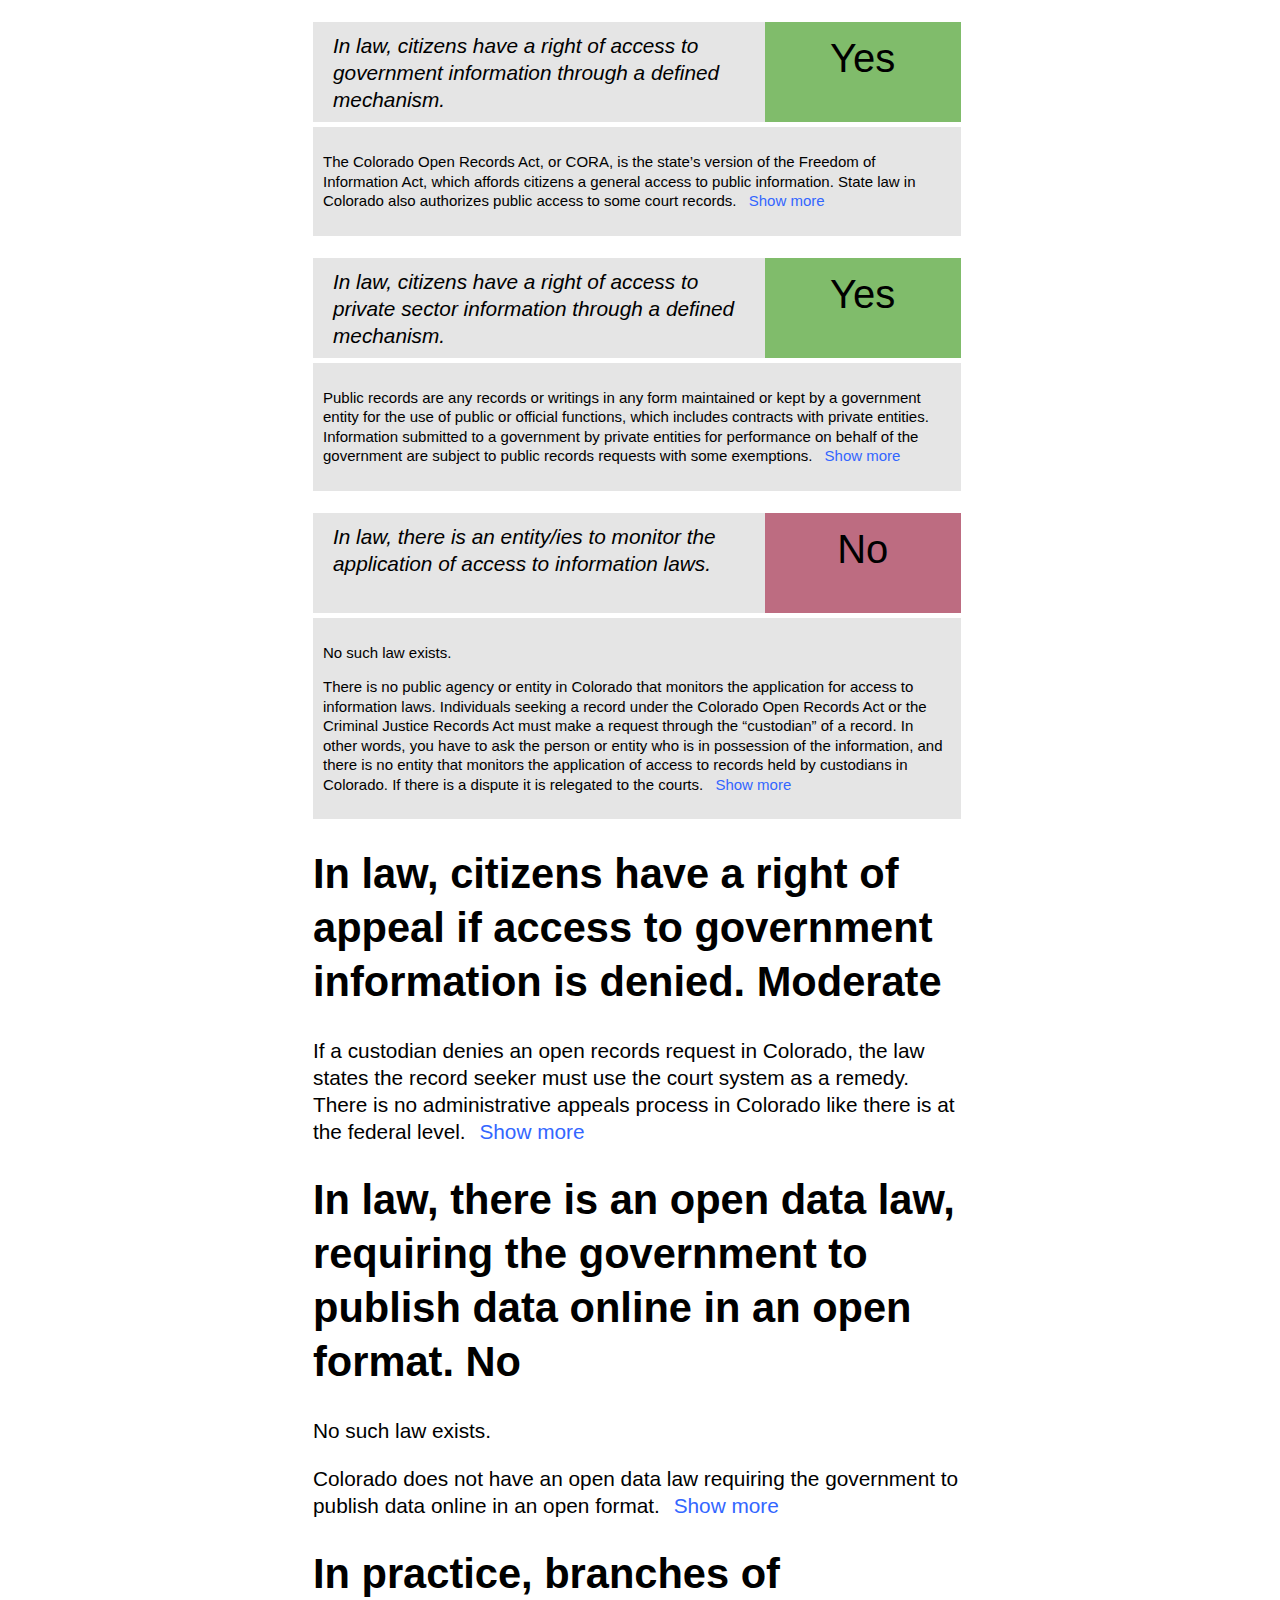
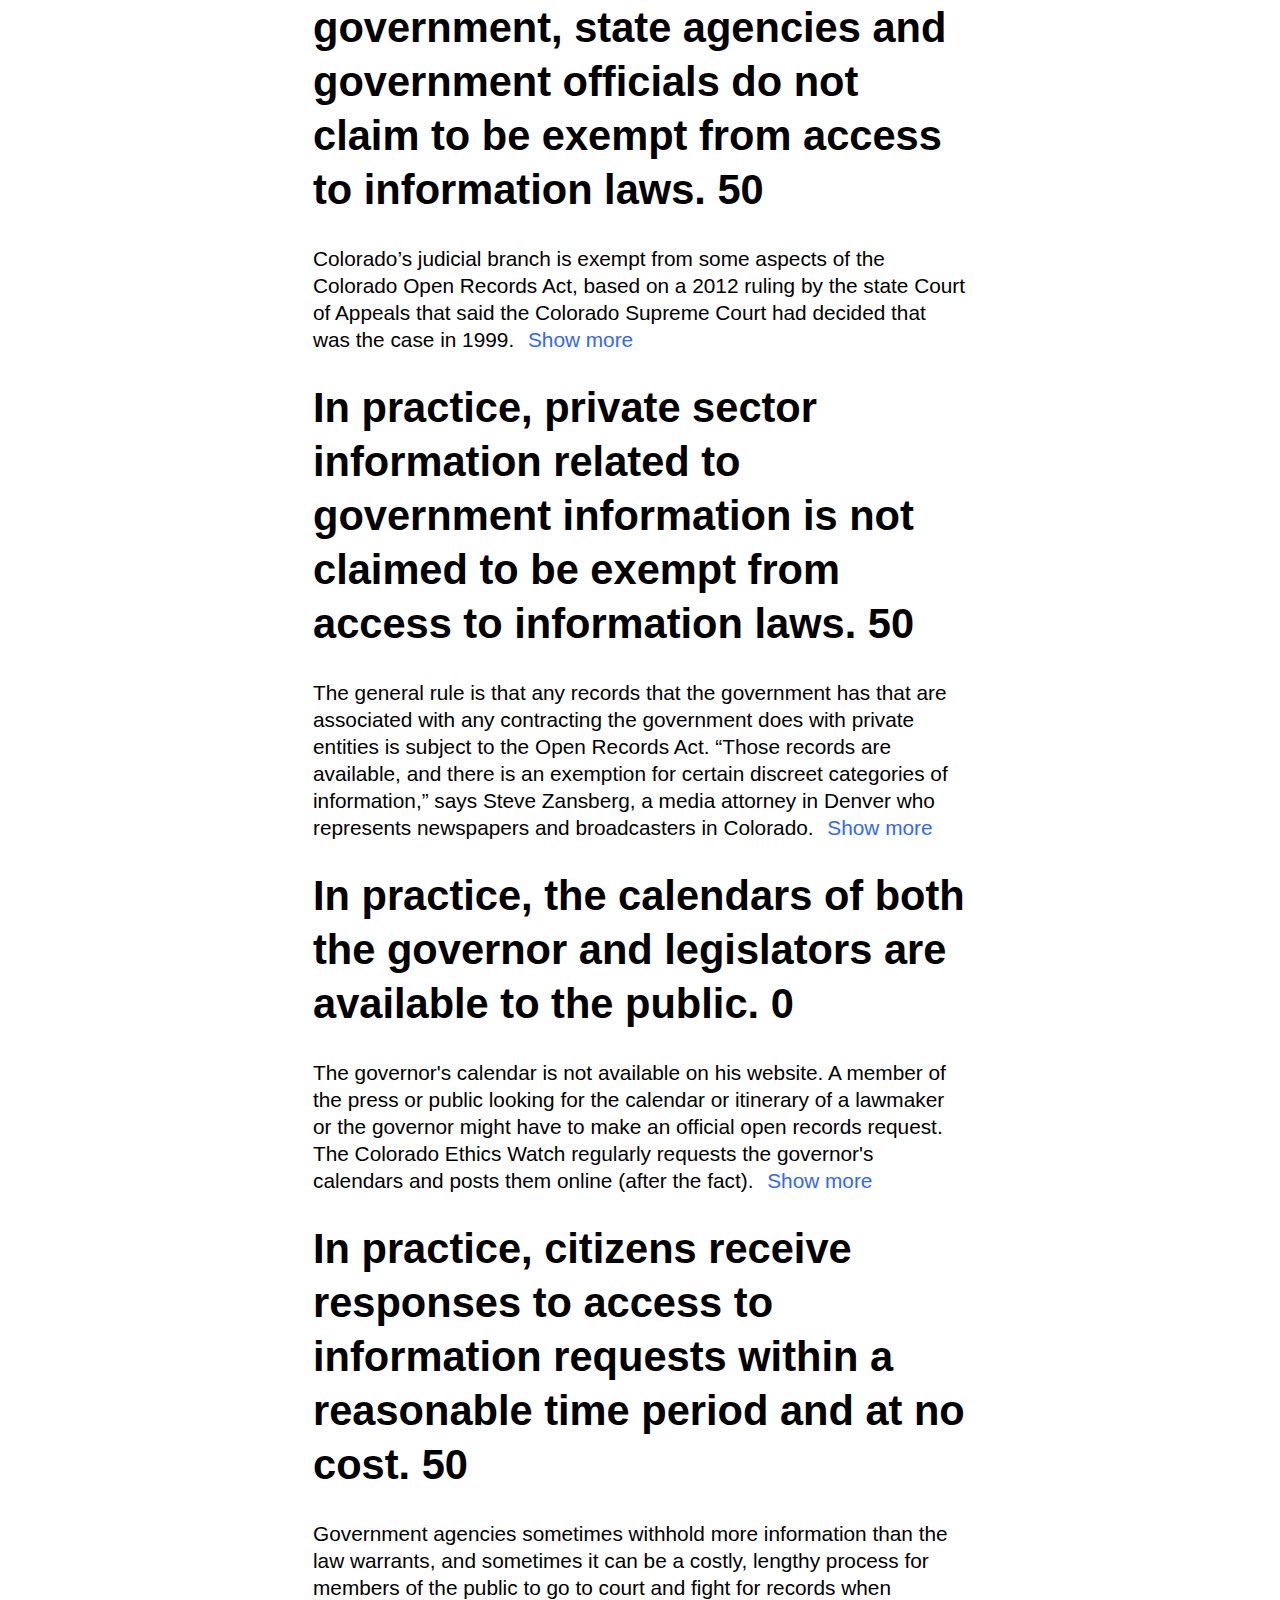
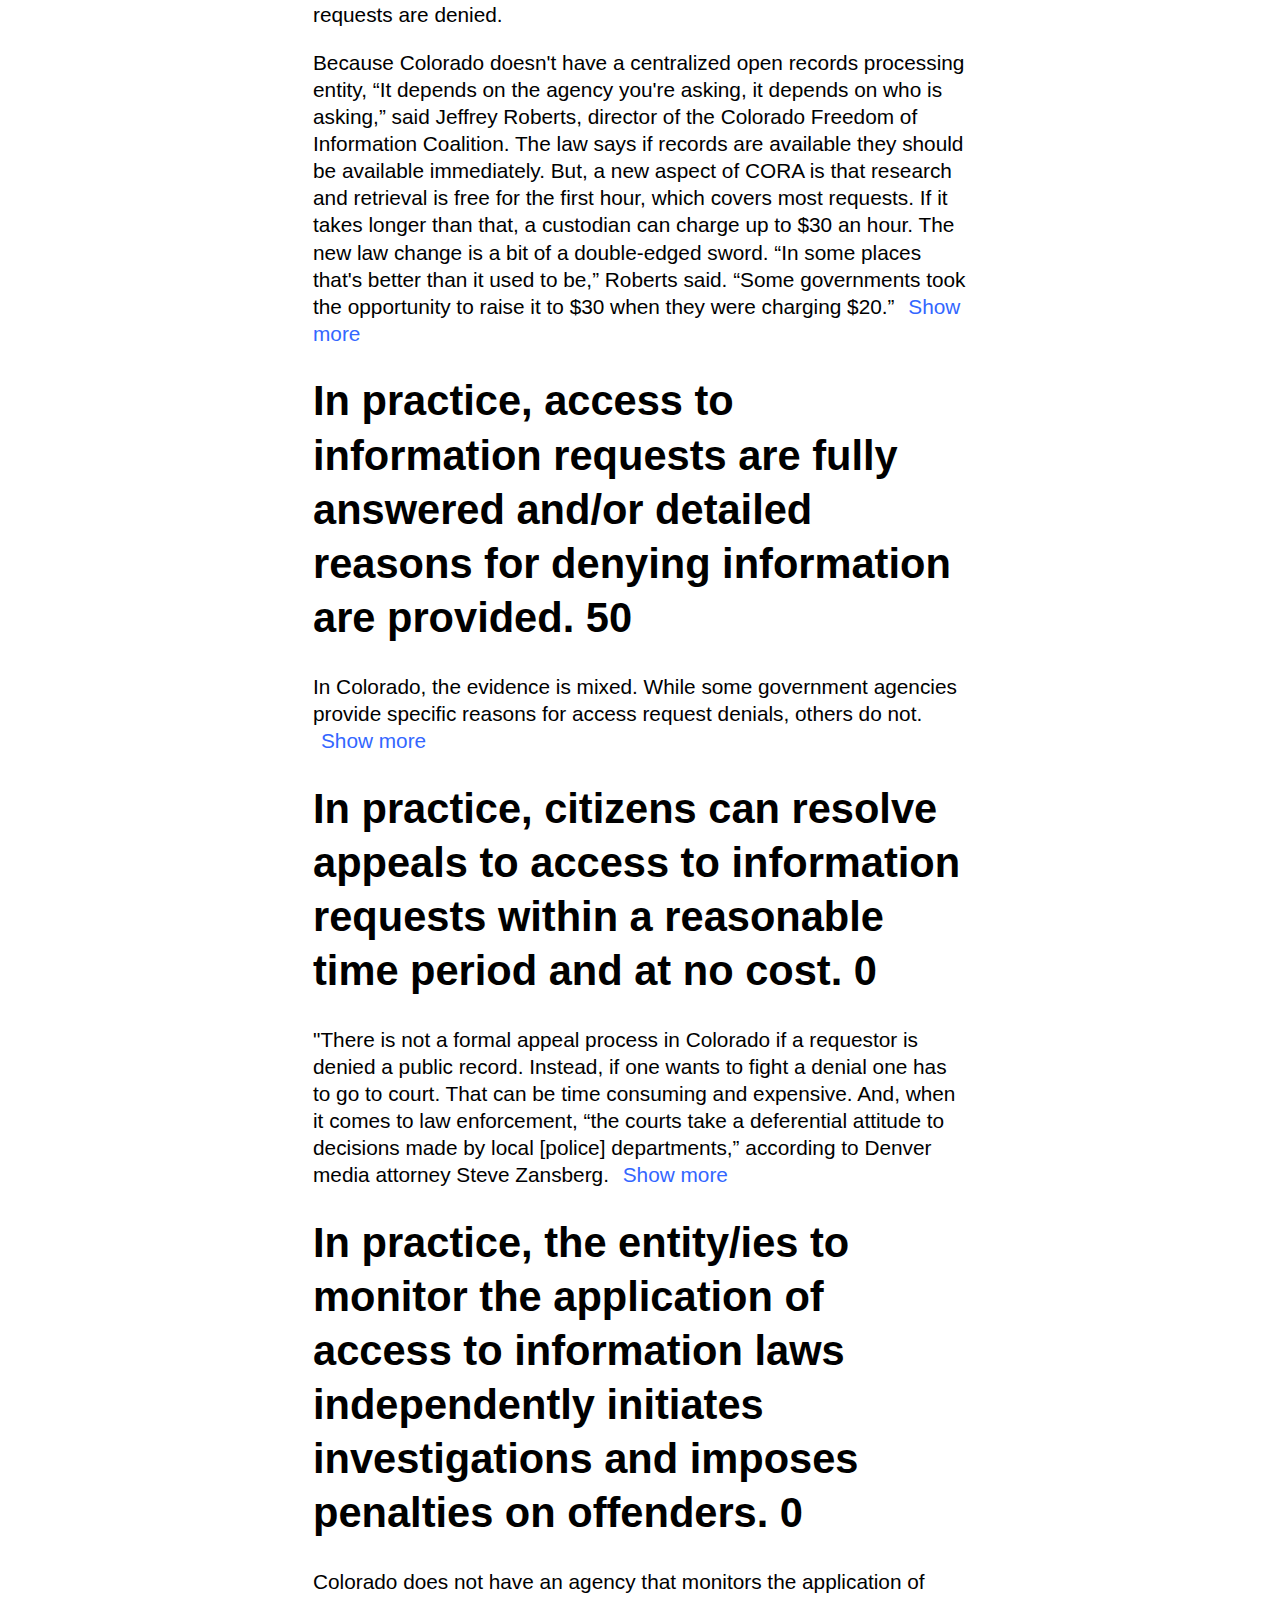
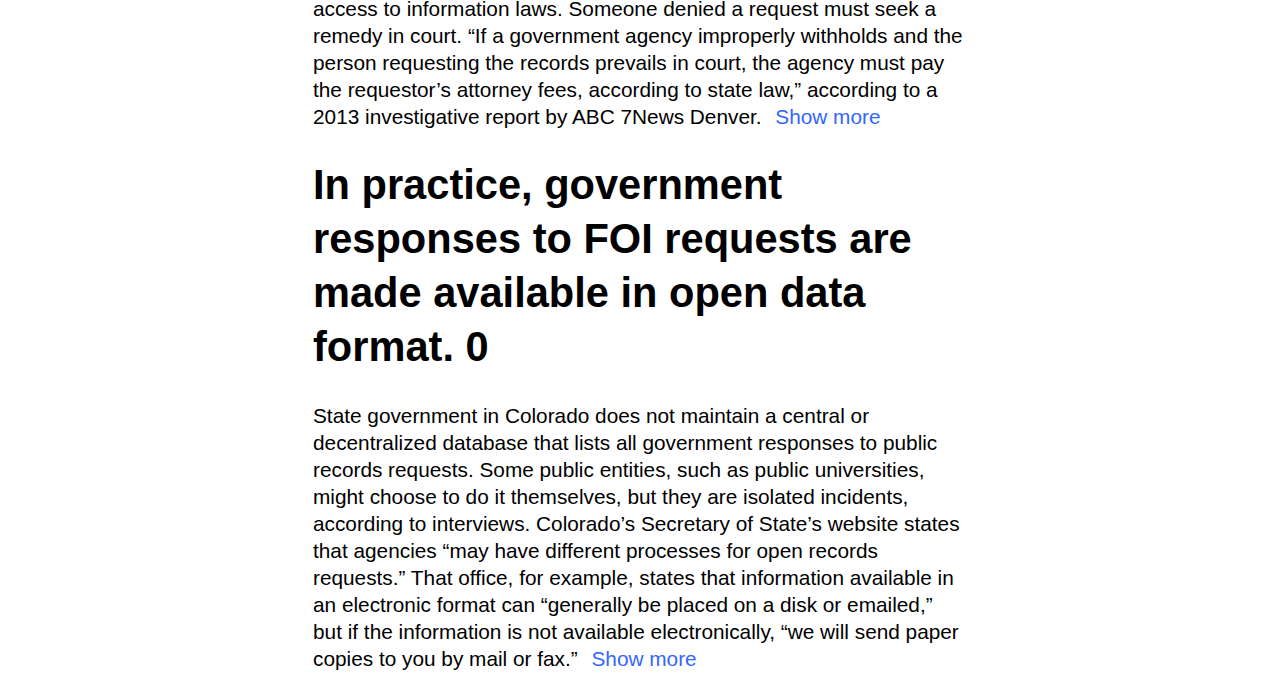
==== index.html @ 35797b10 "Update styles" ====
<!DOCTYPE html>
<head>
<meta charset="utf-8">
<title>CSS Newbie Example: Show/Hide Content</title>
<script language="javascript" type="text/javascript">
function showHide(shID) {
	if (document.getElementById(shID)) {
		if (document.getElementById(shID+'-show').style.display != 'none') {
			document.getElementById(shID+'-show').style.display = 'none';
			document.getElementById(shID).style.display = 'block';
		}
		else {
			document.getElementById(shID+'-show').style.display = 'inline';
			document.getElementById(shID).style.display = 'none';
		}
	}
}
</script>
<style type="text/css">
	#wrap {
		font: 1.3em/1.3 Arial, Helvetica, sans-serif;
		width: 654px;
		margin: 0 auto;
		background-color: #fff; }
	h1 {
		font-size: 200%; }

	/* This CSS is used for the Show/Hide functionality. */
	.more {
		display: none;
		border-top: 1px solid #666;
		border-bottom: 1px solid #666; }
	a.showLink, a.hideLink {
		text-decoration: none;
		color: #36f;
		padding-left: 8px;
		background: transparent url(down.gif) no-repeat left; }
	a.hideLink {
		background: transparent url(up.gif) no-repeat left; }
	a.showLink:hover, a.hideLink:hover {
		border-bottom: 1px dotted #36f; }

	.section {
		display: table;
		margin: 22px 0px 5px 0px;
	}
	.score-yes {
		width: 30%;
		height: 90px;
		float: left;
		background-color: rgba(74,160,44,0.7);
		font-size: 40px;
		text-align: center;
		padding-top: 10px;
	}
	.score-no {
		width: 30%;
		height: 90px;
		float: left;
		background-color: rgba(161,45,76,0.7);
		font-size: 40px;
		text-align: center;
		padding-top: 10px;
	}
	.question {
		width: 66%;
		height: 90px;
		float: left;
		background-color: rgba(0,0,0,0.1);
		padding: 10px 0px 0px 20px;
		font-style: italic;
	}
	.accordion {
		clear: both;
		width: 96%;
		background-color: rgba(0,0,0,0.1);
		padding: 10px;
		font-size: 15px;
	}
</style>
</head>
<body>
	<div id="wrap">
		<div class="section">
			<div class="question">In law, citizens have a right of access to government information through a defined mechanism.</div>
			<div class="score-yes">Yes</div>
		</div>
		<div class="accordion"><p>The Colorado Open Records Act, or CORA, is the state’s version of the Freedom of Information Act, which affords citizens a general access to public information. State law in Colorado also authorizes public access to some court records. <a href="#" id="sunshine-show" class="showLink" onclick="showHide('sunshine');return false;">Show more</a></p>
		<div id="sunshine" class="more">
			<p>The mechanism for citizens to access information in Colorado is to file an open records request. As the law’s legislative declaration says: “It is declared to be the public policy of this state that all public records shall be open for inspection by any person at reasonable times, except as … otherwise specifically provided by law.”</p>
			<p>The open records laws of Colorado are also two-pronged: There’s CORA, and there’s the Criminal Justice Records Act (CJRA), which generally applies to law enforcement and the courts. Both specify that information can be accessed by asking the custodian of the record.</p>
			<p>Colorado also has a Sunshine Law and Open Meetings Law, declaring it to be “a matter of statewide concern and the policy of this state that the formation of public policy is public business and may not be conducted in secret.”</p>
			<p>Colorado Open Records Act, Colorado Revised Statutes 24-72-201 to 24-72-309, 1963: https://www.sos.state.co.us/pubs/info_center/files/CORA_Act.pdf</p>
			<p>COLORADO SUNSHINE LAW PART 4. OPEN MEETINGS LAW, C.R.S. 24-6-401 (2014): http://www.lexisnexis.com/hottopics/colorado/?app=00075&view=full&interface=1&docinfo=off&searchtype=get&search=C.R.S.+24-6-401</p>
			<p>COUNTY OFFICERS ARTICLE 10.COUNTY OFFICERS PART 1. GENERAL PROVISIONS C.R.S. 30-10-101 (2014): http://www.lexisnexis.com/hottopics/colorado/?app=00075&view=full&interface=1&docinfo=off&searchtype=get&search=C.R.S.+30-10-101</p>
			<p>Gleason vs. Judicial Watch, Colorado Court of Appeals, April 26, 2012: http://caselaw.findlaw.com/co-court-of-appeals/1599496.html</p>
			<p>“Bipartisan bill would make the state public defender’s office subject to CORA,” Jeffrey Roberts, Jan. 26, 2015: http://coloradofoic.org/bipartisan-bill-make-state-public-defenders-office-subject-cora/</p>
			<p>Confirmed with Steve Zansberg, a Denver-based media attorney who represents Colorado newspapers and broadcasters, and is president of the Colorado Freedom of Information Coalition, during a Jan. 26, 2015 phone interview.</p>
			<p><a href="#" id="sunshine-hide" class="hideLink" onclick="showHide('sunshine');return false;">Show less</a></p>
		</div>
		</div>
	</div>

	<div id="wrap">
		<div class="section">
			<div class="question">In law, citizens have a right of access to private sector information through a defined mechanism.</div>
		  <div class="score-yes">Yes</div>
		</div>
		<div class="accordion"><p>Public records are any records or writings in any form maintained or kept by a government entity for the use of public or official functions, which includes contracts with private entities. Information submitted to a government by private entities for performance on behalf of the government are subject to public records requests with some exemptions. <a href="#" id="sunshine2-show" class="showLink" onclick="showHide('sunshine2');return false;">Show more</a></p></div>
		<div id="sunshine2" class="more">
			<p>The mechanism for citizens to access information in Colorado is to file an open records request with the custodian.</p>
			<p>Colorado has several factors for determining if and when private information should be public; much of that has been determined through case law rather than a general right to access under state statute or the constitution.</p>
			<p>For instance, in Denver Post Corp. v. Stapleton Dev. Corp., 19 P.3d 36 (Colo. App. 2000), it was ruled:</p>
			<p>“Whether a private entity is a "political subdivision" for purposes of the Colorado Open Records Act is determined by considering a nonexclusive list of nine factors examining the level of a public agency's involvement with the private entity. The factors include: (1) The level of public funding; (2) whether funds were commingled; (3) whether the activity was conducted on publicly owned property; (4) whether services contracted for were an integral part of the public agency's chosen decision-making process; (5) whether the private entity was performing a governmental function or a function the public agency would otherwise perform; (6) the extent of the public agency's involvement with, regulation of, or control over the private entity; (7) whether the private entity was created by the public agency; (8) whether the public agency has a substantial financial interest in the private entity; and (9) for whose benefit the private entity was functioning.” The Colorado Consumer Protection Act, meanwhile, gives the state attorney general the power to release or withhold information about consumer complaints against private businesses.</p>
			<p>Colorado Open Records Act, Colorado Revised Statutes 24-72-201 to 24-72-309, 1963: https://www.sos.state.co.us/pubs/info_center/files/CORA_Act.pdf</p>
			<p>Colorado Consumer Protection Act: https://www.coloradoattorneygeneral.gov/sites/default/files/CCPA%20-%202010%20Update.pdf</p>
			<p>Denver Post Corp. v. Stapleton Dev. Corp., 19 P.3d 36 (Colo. App. 2000).</p>
			<p>Confirmed with Steve Zansberg, a Denver-based media attorney who represents Colorado newspapers and broadcasters, and is president of the Colorado Freedom of Information Coalition, during a Jan. 26, 2015 phone interview.</p>
			<p><a href="#" id="sunshine2-hide" class="hideLink" onclick="showHide('sunshine2');return false;">Show less</a></p>
		</div>
	</div>

	<div id="wrap">
		<div class="section">
			<div class="question">In law, there is an entity/ies to monitor the application of access to information laws.</div>
		  <div class="score-no">No</div>
		</div>
		<div class="accordion"><p>No such law exists.</p>
		<p>There is no public agency or entity in Colorado that monitors the application for access to information laws. Individuals seeking a record under the Colorado Open Records Act or the Criminal Justice Records Act must make a request through the “custodian” of a record. In other words, you have to ask the person or entity who is in possession of the information, and there is no entity that monitors the application of access to records held by custodians in Colorado. If there is a dispute it is relegated to the courts. <a href="#" id="sunshine3-show" class="showLink" onclick="showHide('sunshine3');return false;">Show more</a></p></div>
		<div id="sunshine3" class="more">
		<p>Colorado Open Records Act, Colorado Revised Statutes 24-72-201 to 24-72-309, 1963: http://www.lexisnexis.com/hottopics/colorado/?app=00075&view=full&interface=1&docinfo=off&searchtype=get&search=C.R.S.+24-72-201</p>
		<p>Confirmed with Steve Zansberg, a Denver-based media attorney who represents Colorado newspapers and broadcasters, and is president of the Colorado Freedom of Information Coalition, during a Jan. 26, 2015 phone interview.</p>
		<p><a href="#" id="sunshine3-hide" class="hideLink" onclick="showHide('sunshine3');return false;">Show less</a></p>
		</div>
	</div>

	<div id="wrap">
		<h1>In law, citizens have a right of appeal if access to government information is denied.
Moderate</h1>
		<p>If a custodian denies an open records request in Colorado, the law states the record seeker must use the court system as a remedy. There is no administrative appeals process in Colorado like there is at the federal level. <a href="#" id="sunshine4-show" class="showLink" onclick="showHide('sunshine4');return false;">Show more</a></p>
		<div id="sunshine4" class="more">
		<p>Colorado Open Records Act, 24-72-307, Challenge to accuracy and completeness - appeals: https://www.sos.state.co.us/pubs/info_center/files/CORA_Act.pdf</p>
		<p>Confirmed with Steve Zansberg, a Denver-based media attorney who represents Colorado newspapers and broadcasters, and is president of the Colorado Freedom of Information Coalition, during a Jan. 26, 2015 phone interview.</p>
		<p><a href="#" id="sunshine4-hide" class="hideLink" onclick="showHide('sunshine4');return false;">Show less</a></p>
		</div>
	</div>

	<div id="wrap">
		<h1>In law, there is an open data law, requiring the government to publish data online in an open format.
No</h1>
		<p>No such law exists.</p>
		<p>Colorado does not have an open data law requiring the government to publish data online in an open format. <a href="#" id="sunshine5-show" class="showLink" onclick="showHide('sunshine5');return false;">Show more</a></p>
		<div id="sunshine5" class="more">
		<p>Some public records, however, do appear online. In 2009, a Colorado governor issued an executive order establishing the Transparency Online Project, which stated in part: “The Open Meetings Act and the Colorado Open Records Act provide Colorado's citizens with a strong expectation of accountability by providing open access to the state's public records and meetings. The advent of the internet provides new opportunities for state government to foster transparency and accountability.” A new transparency web site launched Jan. 1, 2015.</p>
		<p>“The TOP system is not intended to replace Colorado citizen's access to public information allowed by the Colorado Open Records Act,” reads a state government website about the transparency project. “Rather it is intended to reduce the time and cost associated with open records requests and to maximize convenience for state citizens in accessing state financial information. Any information that is not available in the TOP system remains available to the public in accordance with the Colorado Open Records Act.”</p>
		<p>Colorado Open Records Act, Colorado Revised Statutes 24-72-201 to 24-72-309, 1963: http://www.lexisnexis.com/hottopics/colorado/?app=00075&view=full&interface=1&docinfo=off&searchtype=get&search=C.R.S.+24-72-201</p>
		<p>Confirmed with Steve Zansberg, a Denver-based media attorney who represents Colorado newspapers and broadcasters, and is president of the Colorado Freedom of Information Coalition, during a Jan. 26, 2015 phone interview. About the Colorado Transparency Project, accessed June 5, 2015: https://www.colorado.gov/apps/oit/transparency/about.html</p>
		<p><a href="#" id="sunshine5-hide" class="hideLink" onclick="showHide('sunshine5');return false;">Show less</a></p>
		</div>
	</div>

	<div id="wrap">
		<h1>In practice, branches of government, state agencies and government officials do not claim to be exempt from access to information laws.
50</h1>
		<p>Colorado’s judicial branch is exempt from some aspects of the Colorado Open Records Act, based on a 2012 ruling by the state Court of Appeals that said the Colorado Supreme Court had decided that was the case in 1999. <a href="#" id="sunshine6-show" class="showLink" onclick="showHide('sunshine6');return false;">Show more</a></p>
		<div id="sunshine6" class="more">
		<p>“There’s a huge, gaping hole right now,” says Steve Zansberg, a media attorney in Denver who represents newspapers and broadcasters. “One of the three branches of government is not subject to our open records act by its own ruling.”</p>
		<p>This has stopped a background information company from getting certain records from Colorado’s judiciary, and blocked Denver’s NBC affiliate News9 from being able to find out how much taxpayer money a public defender’s office was spending on death penalty cases. The public defender’s office cited case law in denying the TV station open records requests.</p>
		<p>Beyond the judiciary, public officials are not exempt from Colorado's open records laws, according to Jeffrey Roberts, director of the Colorado Freedom of Information Coalition. But that doesn't mean they don't know how to keep a record secret if they want. One aspect could be the work-product exemption in the law. Before a bill is introduced, anything that goes into drafting or creation could be considered a work product and be exempt from disclosure. “There are things that they do that can be exempt, and a major aspect of that could be all the work that they do that goes into creating a proposal that becomes legislation,” Roberts says. In other words, there are exemptions in the law.</p>
		<p>Another area where exemptions cause hurdles to public access to information is law enforcement. "Records of official action,” like arrest reports, are generally public. But state law authorizes local police to decide whether to release a wide range of other records on a case-by-case basis, and to withhold them if they believe release would be “contrary to the public interest.”</p>
		<p>Another way a public entity might try to keep public information secret is by using an attorney-client privilege.</p>
		<p>Steve Zansberg, a Denver-based media attorney who represents Colorado newspapers and broadcasters, and is president of the Colorado Freedom of Information Coalition, during a Jan. 26, 2015 phone interview.</p>
		<p>Jefferey Roberts, director of the Colorado Freedom of Information Coalition, during a Dec. 17, 2014 phone interview.</p>
		<p>“More cops are wearing body cams. When does the footage become a public record?” Columbia Journalism Review, Sept. 23, 2014: http://www.cjr.org/united_states_project/colorado_police_body_cam_access_to_footage.php?page=all</p>
		<p>“Contrary to the public interest,” ABC Channel 7, Denver, 2013: http://www.thedenverchannel.com/news/call7-investigators/open-records/contrary-to-the-public-interest-questioning-the-police</p>
		<p>“Colorado Springs Seeks to Avoid Disclosing E-mails on Drake Fire,” The Denver Post, June 15, 2014: http://www.denverpost.com/news/ci_25965179/colorado-springs-seeks-avoid-disclosing-e-mails-drake</p>
		<p><a href="#" id="sunshine6-hide" class="hideLink" onclick="showHide('sunshine6');return false;">Show less</a></p>
		</div>
	</div>

	<div id="wrap">
		<h1>In practice, private sector information related to government information is not claimed to be exempt from access to information laws.
50</h1>
		<p>The general rule is that any records that the government has that are associated with any contracting the government does with private entities is subject to the Open Records Act. “Those records are available, and there is an exemption for certain discreet categories of information,” says Steve Zansberg, a media attorney in Denver who represents newspapers and broadcasters in Colorado. <a href="#" id="sunshine7-show" class="showLink" onclick="showHide('sunshine7');return false;">Show more</a></p>
		<div id="sunshine7" class="more">
		<p>In Colorado, the public doesn’t always get information of interest when it comes to the private sector doing business with the government.</p>
		<p>Sometimes entities will exert an exemption, like a public hospital that didn't want to disclose salaries of its surgeons. That case went to the Court of Appeals where the ruling made the data public. “There’s very good case law that the government can’t simply promise to keep information confidential and on that basis alone withhold information,” Zansberg says. “It has to be confidential, proprietary and the disclosure of which would cause competitive harm to the private entity.”</p>
		<p>When it comes to government contracts and public service deliverability, contracts made “by any government agency involving the expenditure of public records are open to inspection under CORA,” says Jeffrey Roberts, director of the Colorado Freedom of Information Coalition. “After a contract has been let, the bidding documents of successful and unsuccessful bidders are open.”</p>
		<p>One recent incident that stands out involved a government transportation project that used a private firm partner, Plenary Roads Denver.</p>
		<p>In February 2014, the editorial board of the Loveland Reporter-Herald echoed citizen complaints and a “public outcry” about a lack of transparency involved in a decades-long state transportation project. “Considering that $425 million in tax dollars and public property are involved, the full 600-page agreement between the transportation department and the firm Plenary Roads Denver should have been released much earlier,” the paper said in an editorial.</p>
		<p>Steve Zansberg, a Denver-based media attorney who represents Colorado newspapers and broadcasters, and is president of the Colorado Freedom of Information Coalition, during a Jan. 26, 2015 phone interview.</p>
		<p>Jeffrey Roberts, director of the Colorado Freedom of Information Coalition, in a Dec. 22, 2014 email.</p>
		<p>“Colorado Attorney General seeks judge's affirmation to keep complaints against business secret,” Aug. 15, 2013, ABC News7 Denver. http://www.thedenverchannel.com/news/call7-investigators/open-records/colorado-attorney-general-seeks-judges-affirmation-to-keep-complaints-against-business-secret</p>
		<p>“The hidden cost of the death penalty in Colorado,” News9 Denver, Jan. 22, 2015: http://www.9news.com/story/news/local/2015/01/22/the-hidden-cost-of-the-death-penalty-in-colorado/22190743/</p>
		<p>Colorado Freedom of Information Coalition, Dec. 13, 2013: http://coloradofoic.org/court-ruling-ag-consumer-complaints-broader-implications/</p>
		<p>Keli Rabon & Scripps Media, Inc. vs (Colorado Attorney General) John Suthers, Dec. 6 2013: http://coloradofoic.org/files/2013/12/KeliRabonVSuthers.pdf</p>
		<p>Attorney General John Suthers vx. E.W. Scripps Company, Aug. 15, 2013 (legal motion): http://coloradofoic.org/files/2013/12/SuthersvScripps.pdf</p>
		<p>“Highway 36 work needed; secrecy, not,” Loveland Reporter-Herald, Feb. 25, 2014: http://www.reporterherald.com/opinion/editorial/ci_25226972/highway-36-work-needed-secrecy-not</p>
		<p><a href="#" id="sunshine7-hide" class="hideLink" onclick="showHide('sunshine7');return false;">Show less</a></p>
		</div>
	</div>

	<div id="wrap">
		<h1>In practice, the calendars of both the governor and legislators are available to the public.
0</h1>
		<p>The governor's calendar is not available on his website. A member of the press or public looking for the calendar or itinerary of a lawmaker or the governor might have to make an official open records request. The Colorado Ethics Watch regularly requests the governor's calendars and posts them online (after the fact). <a href="#" id="sunshine8-show" class="showLink" onclick="showHide('sunshine8');return false;">Show more</a></p>
		<div id="sunshine8" class="more">
		<p>Democratic Gov. John Hickenlooper used to publicize his daily calendar, according to his spokeswoman, Kathy Green. But that changed in 2013 after a former inmate at a Colorado prison showed up to the house of a top prison official and murdered him. Since then, in the interest of public safety, the governor's schedule and itinerary are sent to trusted members of the state press corps, Green says.</p>
		<p>The calendars of lawmakers are not publicly available on the Colorado General Assembly's official website.</p>
		<p>According to Peter Marcus, a Statehouse reporter for The Durango Herald newspaper, “Overall, offices for elected officials in Colorado do a pretty good job letting the press know where they'll be over the course of the week,” As a reporter, Marcus is on the advisory list for the governor's public events.</p>
		<p>“I've never really felt like the elected officials in Colorado are actively trying to avoid the press or public, aside from a few isolated incidents,” Marcus says. “And even in those cases, we have clear sunshine laws in the state, so it's pretty easy to bust into a closed-door meeting if there are a couple of elected officials meeting, and it's usually pretty easy to find where they're going to be.”</p>
		<p>Kathy Green, spokeswoman for Democratic Gov. John Hickenlooper, in a Dec. 24, 2014, phone call.</p>
		<p>Peter Marcus, Statehouse reporter for The Durango Herald newspaper, in a Dec. 22, e-mail.</p>
		<p>Governor John Hickernlooper's government website, accessed on April 20, 2015: http://www.colorado.gov/cs/Satellite/GovHickenlooper/CBON/1251592968310</p>
		<p>Colorado general Assembly's official website, accessed on April 20, 2015: http://www.leg.state.co.us/clics/clics2014A/cslFrontPages.nsf/HomeSplash?OpenForm</p>
		<p>Public Official Calendars, Colorado, accessed June 2015: https://www.scribd.com/collections/3520634/Colorado-Public-Official-Calendars</p>
		<p><a href="#" id="sunshine8-hide" class="hideLink" onclick="showHide('sunshine8');return false;">Show less</a></p>
		</div>
	</div>

	<div id="wrap">
		<h1>In practice, citizens receive responses to access to information requests within a reasonable time period and at no cost.
50</h1>
		<p>Government agencies sometimes withhold more information than the law warrants, and sometimes it can be a costly, lengthy process for members of the public to go to court and fight for records when requests are denied.</p>
		<p>Because Colorado doesn't have a centralized open records processing entity, “It depends on the agency you're asking, it depends on who is asking,” said Jeffrey Roberts, director of the Colorado Freedom of Information Coalition. The law says if records are available they should be available immediately. But, a new aspect of CORA is that research and retrieval is free for the first hour, which covers most requests. If it takes longer than that, a custodian can charge up to $30 an hour. The new law change is a bit of a double-edged sword. “In some places that's better than it used to be,” Roberts said. “Some governments took the opportunity to raise it to $30 when they were charging $20.”  <a href="#" id="sunshine9-show" class="showLink" onclick="showHide('sunshine9');return false;">Show more</a></p>
		<div id="sunshine9" class="more">
		<p>Even though public records in Colorado are not supposed prohibitively expensive, they can be, and there are documented cases in media."</p>
		<p>Jefferey Roberts, director of the Colorado Freedom of Information Coalition, during in a phone interview on Dec. 17, 2014.</p>
		<p>“Estimate citing $475-per-hour rate to review a public records request “issued in error,” FOIC, Nov. 21, 2014: http://coloradofoic.org/475-per-hour-rate-review-public-records/</p>
		<p>“Contrary to the public interest: The high cost of public information,” ABC Channel 7, Denver, 2013: http://www.thedenverchannel.com/news/call7-investigators/open-records/contrary-to-the-public-interest-questioning-the-police"</p>
		<p><a href="#" id="sunshine9-hide" class="hideLink" onclick="showHide('sunshine9');return false;">Show less</a></p>
		</div>
	</div>

	<div id="wrap">
		<h1>In practice, access to information requests are fully answered and/or detailed reasons for denying information are provided.
50</h1>
		<p>In Colorado, the evidence is mixed. While some government agencies provide specific reasons for access request denials, others do not. <a href="#" id="sunshine10-show" class="showLink" onclick="showHide('sunshine10');return false;">Show more</a></p>
		<div id="sunshine10" class="more">
		<p>One recent example of a government trying to withhold information was when the Jefferson County school district denied an open records request to view the names of public school teachers who had participated in a sick-out at a school. The requester, Kyle Walpole, received a blanket denial claiming the names were part of a personnel file and contained confidential medical information. When a lawyer pointed out that the school district was improperly blocking the request under the law, the district agreed to release the names.</p>
		<p>Because Colorado doesn't have a centralized process for handling public records requests, “You have all sorts of different agencies and governments, and they all handle it in their own little way,” said Jeffrey Roberts, director of the Colorado Freedom of Information Coalition. Furthermore, “We don't have training for records custodians in Colorado,” he said. This means responses to public requests range from very good to very bad throughout the state. “What I have seen are public information officers shooting off a letter with a denial that's … not very detailed,” Roberts said about the lack of public information training in Colorado's state and local governments.</p>
		<p>In 2013, two investigative reporters for Channel 7, the ABC affiliate in Denver, produced a series titled “Contrary to the public interest” that exposed the different ways open records requests in Colorado are handled. For example, there's a disparity “from county to county, court to court,” in deciding fees for filling open records requests for court records, among other problems.</p>
		<p>“Most of the time an open records request just scares the bejesus out of departments and they will find a reason not to answer it,” said Pamela Cress, the grievance coordinator for Colorado  Workers for Innovative and New Solutions, a union that represents state employees."</p>
		<p>Jeffrey Roberts, director of the Colorado Freedom of Information Coalition, during in a phone interview on Dec. 17, 2014.</p>
		<p>Lynn Setzer, Chief Communications Officer, Jefferson County School District, response to an Open Records Request Sept. 22, 2014: http://coloradofoic.org/files/2014/11/WalpoleLetterFromDistrict2014.09.23.pdf</p>
		<p>Letter from attorney Katayoun Donnelly to lawyers for the Jefferson County School District, Oct. 28 2014: http://coloradofoic.org/files/2014/11/2014_10_28_CFOIC-Walpole-.pdf</p>
		<p>“Contrary to the public interest,” ABC Channel 7, Denver, 2013: http://www.thedenverchannel.com/news/call7-investigators/open-records/contrary-to-the-public-interest-questioning-the-police"</p>
		<p><a href="#" id="sunshine10-hide" class="hideLink" onclick="showHide('sunshine10');return false;">Show less</a></p>
		</div>
	</div>

	<div id="wrap">
		<h1>In practice, citizens can resolve appeals to access to information requests within a reasonable time period and at no cost.
0</h1>
		<p>"There is not a formal appeal process in Colorado if a requestor is denied a public record. Instead, if one wants to fight a denial one has to go to court. That can be time consuming and expensive. And, when it comes to law enforcement, “the courts take a deferential attitude to decisions made by local [police] departments,” according to Denver media attorney Steve Zansberg. <a href="#" id="sunshine11-show" class="showLink" onclick="showHide('sunshine11');return false;">Show more</a></p>
		<div id="sunshine11" class="more">
		<p> If you do win in court, though, and “if a government agency improperly withholds and the person requesting the records prevails in court, the agency must pay the requestor’s attorney fees, according to state law,” according to ABC News7 in Denver.</p>
		<p> But going to court is not an option for many people who don't have the money to hire an attorney or the time to wait for the court system to process the complaint, said Jeffrey Roberts, director of the Colorado Freedom of Information Coalition."</p>
		<p>Jeffrey Roberts, director of the Colorado Freedom of Information Coalition, during a phone interview on Dec. 17, 2014.</p>
		<p>“Contrary to the public interest,” ABC News7 Denver, 2013: http://www.thedenverchannel.com/news/call7-investigators/open-records/contrary-to-the-public-interest-questioning-the-police</p>
		<p>“More cops are wearing body cams. When will the footage be a public record? In Colorado, the decision will be up to local police departments,” Sept. 23, 2014 http://www.cjr.org/united_states_project/colorado_police_body_cam_access_to_footage.php?page=all#sthash.abV4s8Oe.dpuf"</p>
		<p><a href="#" id="sunshine11-hide" class="hideLink" onclick="showHide('sunshine11');return false;">Show less</a></p>
		</div>
	</div>

	<div id="wrap">
		<h1>In practice, the entity/ies to monitor the application of access to information laws independently initiates investigations and imposes penalties on offenders.
0</h1>
		<p>Colorado does not have an agency that monitors the application of access to information laws. Someone denied a request must seek a remedy in court. “If a government agency improperly withholds and the person requesting the records prevails in court, the agency must pay the requestor’s attorney fees, according to state law,” according to a 2013 investigative report by ABC 7News Denver. <a href="#" id="sunshine12-show" class="showLink" onclick="showHide('sunshine12');return false;">Show more</a></p>
		<div id="sunshine12" class="more">
		<p>Steve Zansberg, a Denver-based media attorney who represents Colorado newspapers and broadcasters, and is president of the Colorado Freedom of Information Coalition, during a Jan. 26, 2015 phone interview.</p>
		<p>Jeffrey Roberts, director of the Colorado Freedom of Information Coalition, during a phone interview on Dec. 17, 2014.</p>
		<p>“Contrary to the public interest,” ABC News7 Denver, 2013: http://www.thedenverchannel.com/news/call7-investigators/open-records/contrary-to-the-public-interest-questioning-the-police"</p>
		<p><a href="#" id="sunshine12-hide" class="hideLink" onclick="showHide('sunshine12');return false;">Show less</a></p>
		</div>
	</div>

	<div id="wrap">
		<h1>In practice, government responses to FOI requests are made available in open data format.
0</h1>
		<p>State government in Colorado does not maintain a central or decentralized database that lists all government responses to public records requests. Some public entities, such as public universities, might choose to do it themselves, but they are isolated incidents, according to interviews. Colorado’s Secretary of State’s website states that agencies “may have different processes for open records requests.” That office, for example, states that information available in an electronic format can “generally be placed on a disk or emailed,” but if the information is not available electronically, “we will send paper copies to you by mail or fax.” <a href="#" id="sunshine13-show" class="showLink" onclick="showHide('sunshine13');return false;">Show more</a></p>
		<div id="sunshine13" class="more">
		<p>Jeffrey Roberts, director of the Colorado Freedom of Information Coalition, during a phone interview on Dec. 17, 2014.</p>
		<p>Steve Zansberg, a Denver-based media attorney who represents Colorado newspapers and broadcasters, and is president of the Colorado Freedom of Information Coalition, during a Jan. 26, 2015, phone interview.</p>
		<p>Colorado Secretary of State website, Frequently Asked Questions, accessed on April 20, 2015: http://www.sos.state.co.us/pubs/info_center/coraFAQ.html"</p>
		<p><a href="#" id="sunshine13-hide" class="hideLink" onclick="showHide('sunshine13');return false;">Show less</a></p>
		</div>
	</div>


</body>
</html>
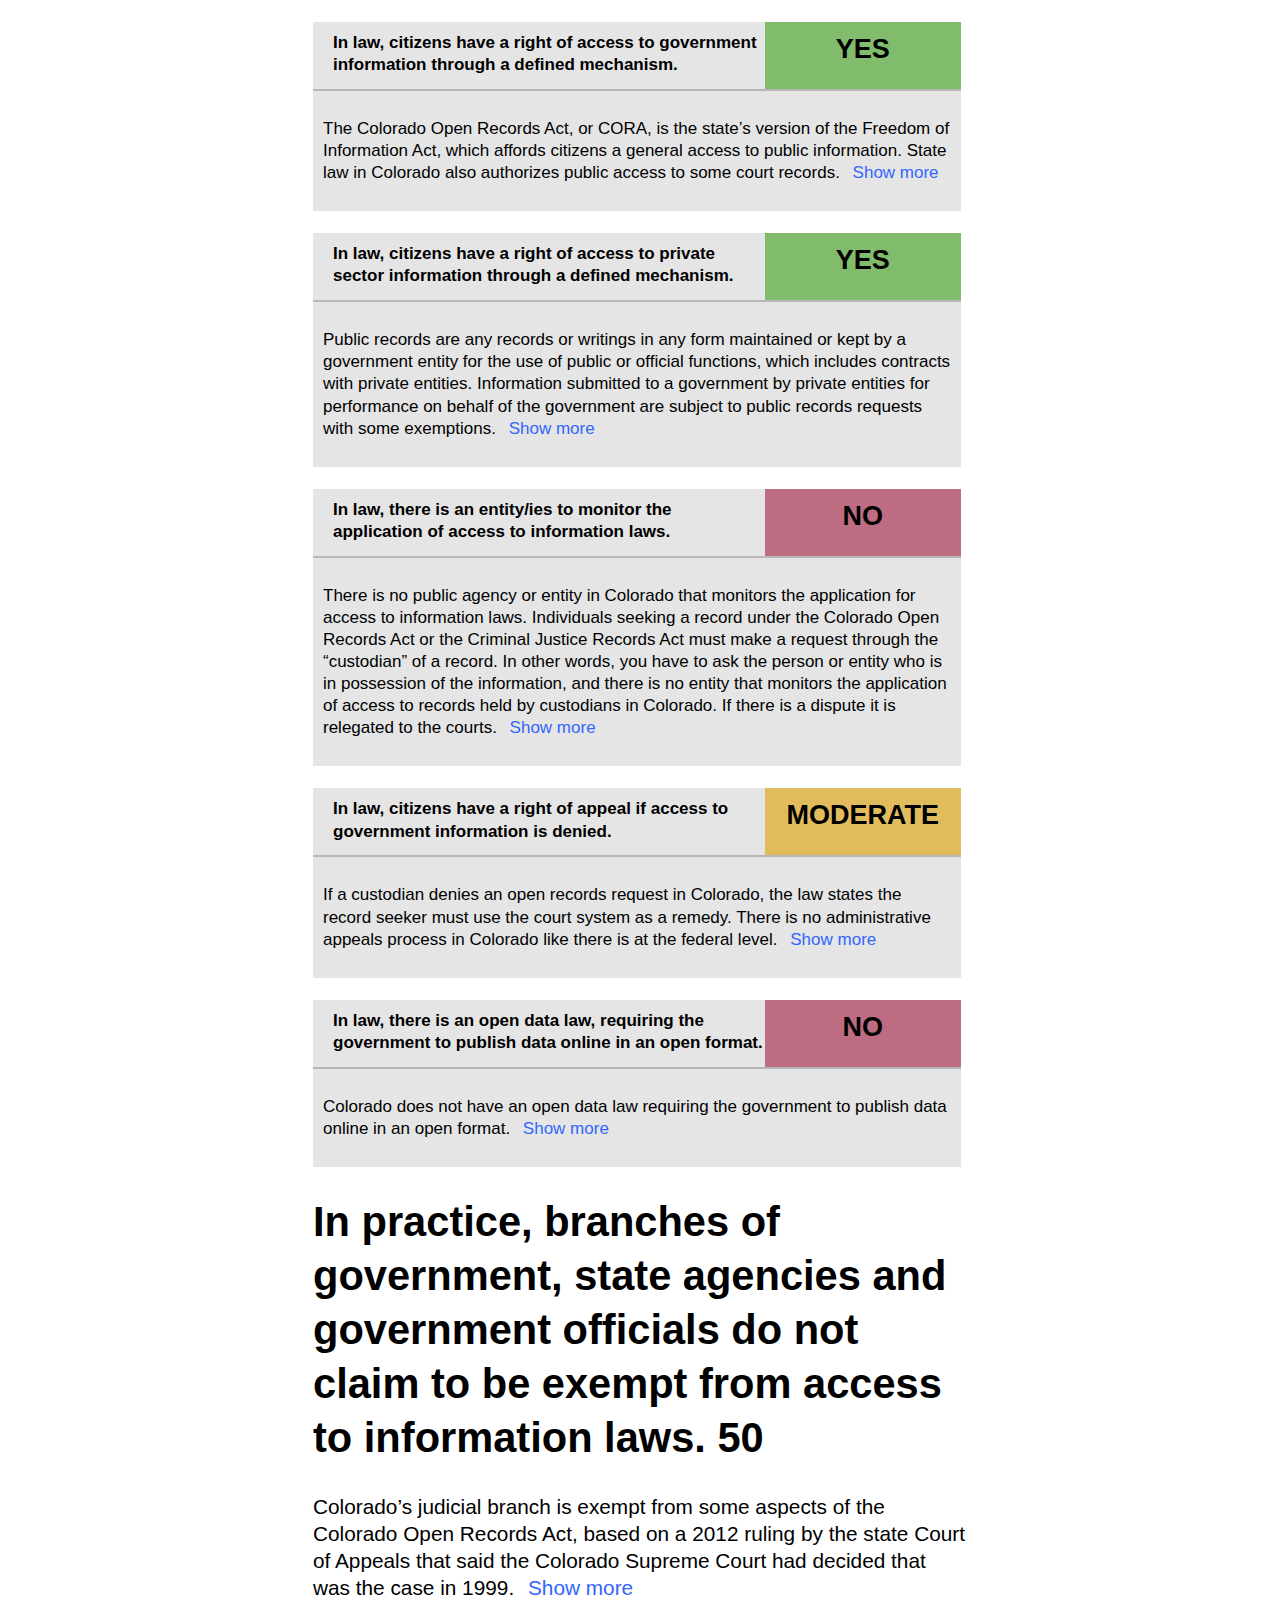
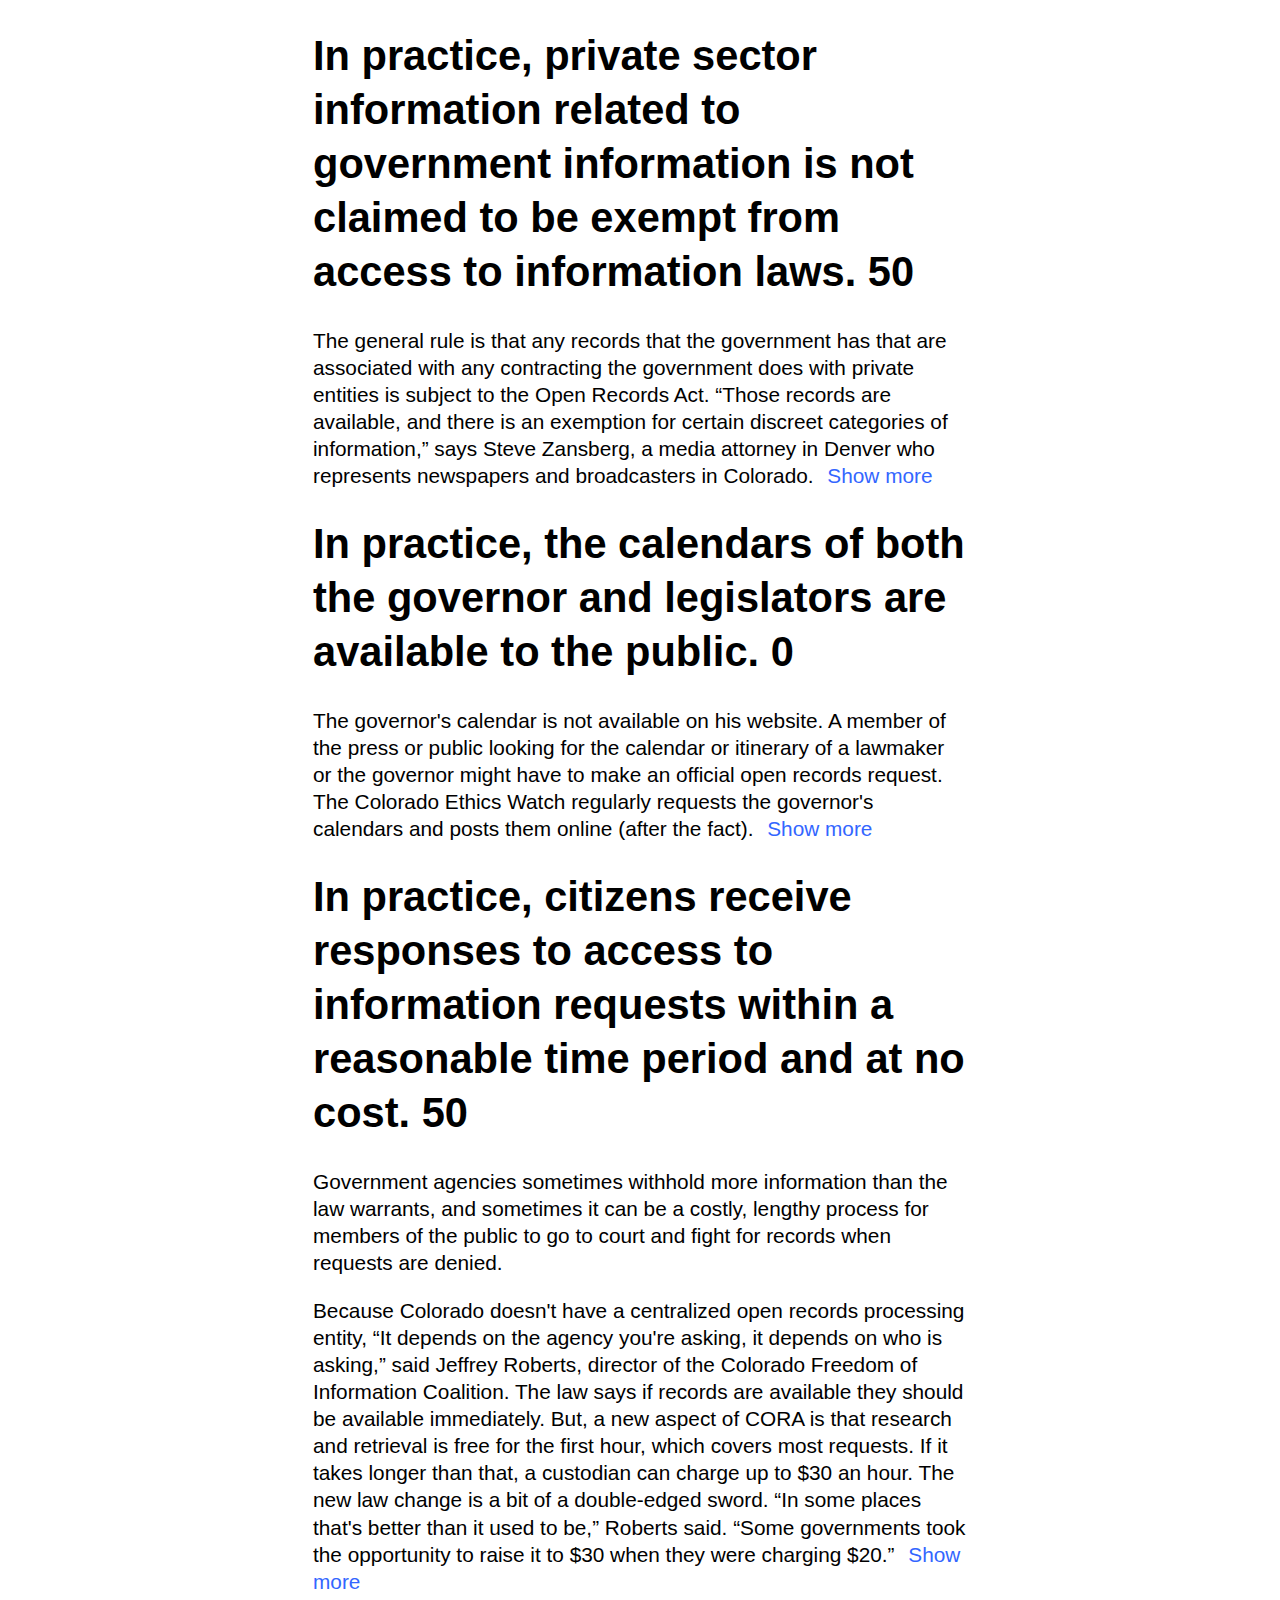
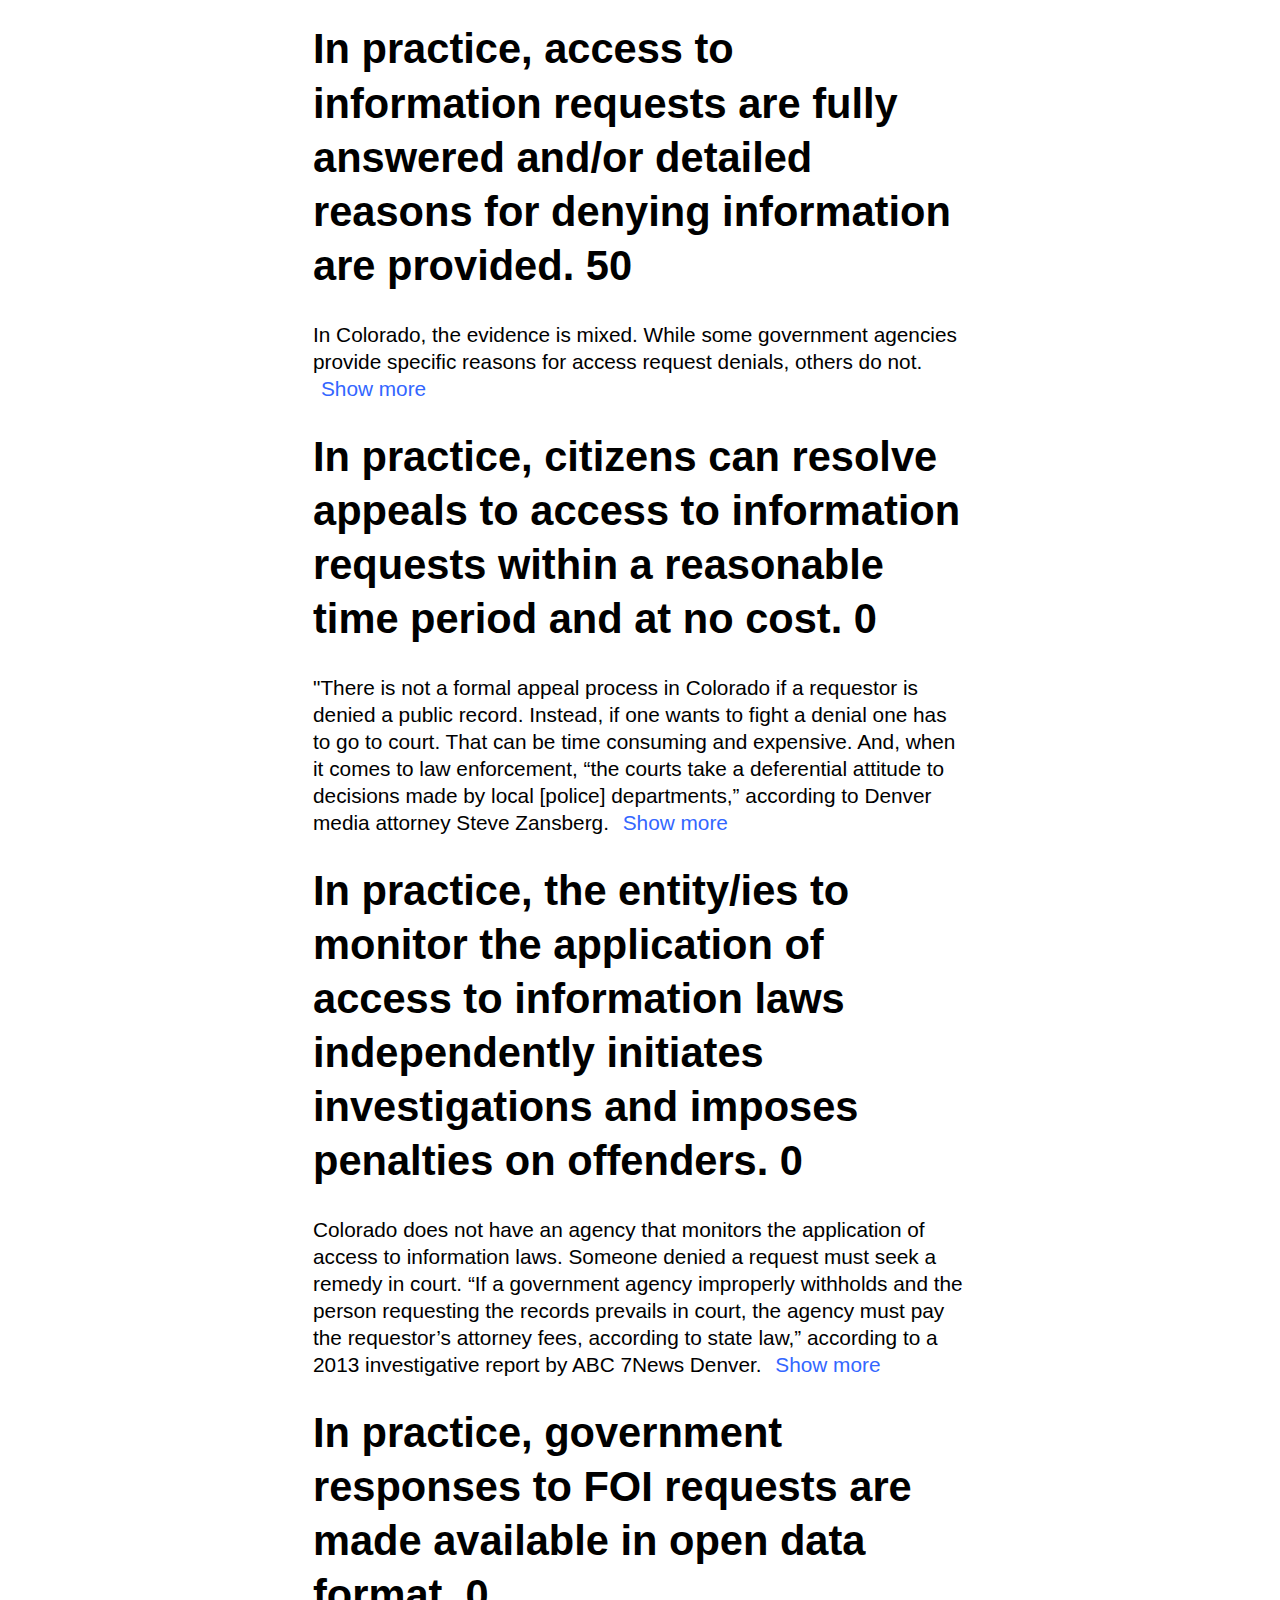
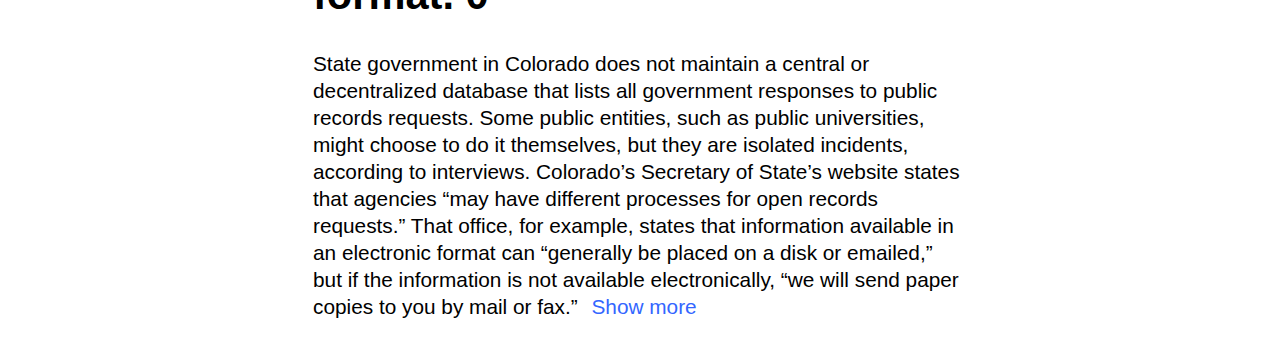
==== commit 6721a817: "Fix styles" ====
--- a/index.html
+++ b/index.html
@@ -28,8 +28,9 @@
 	/* This CSS is used for the Show/Hide functionality. */
 	.more {
 		display: none;
-		border-top: 1px solid #666;
-		border-bottom: 1px solid #666; }
+		/* border-top: 1px solid #666;
+		border-bottom: 1px solid #666; */
+		}
 	a.showLink, a.hideLink {
 		text-decoration: none;
 		color: #36f;
@@ -42,40 +43,54 @@
 
 	.section {
 		display: table;
-		margin: 22px 0px 5px 0px;
+		margin: 22px 0px 0px 0px;
 	}
 	.score-yes {
 		width: 30%;
-		height: 90px;
+		height: 57px;
 		float: left;
 		background-color: rgba(74,160,44,0.7);
-		font-size: 40px;
+		font-size: 27px;
+		font-weight: bold;
 		text-align: center;
 		padding-top: 10px;
 	}
 	.score-no {
 		width: 30%;
-		height: 90px;
+		height: 57px;
 		float: left;
 		background-color: rgba(161,45,76,0.7);
-		font-size: 40px;
+		font-size: 27px;
+		font-weight: bold;
 		text-align: center;
 		padding-top: 10px;
 	}
+	.score-moderate {
+		width: 30%;
+		height: 57px;
+		float: left;
+		background-color: rgba(212,160,23,0.7);
+		font-size: 27px;
+		font-weight: bold;
+		text-align: center;
+		padding-top: 10px;
+	}
 	.question {
 		width: 66%;
-		height: 90px;
+		height: 57px;
 		float: left;
 		background-color: rgba(0,0,0,0.1);
 		padding: 10px 0px 0px 20px;
-		font-style: italic;
+		font-size: 17px;
+		font-weight: bold;
 	}
 	.accordion {
 		clear: both;
 		width: 96%;
 		background-color: rgba(0,0,0,0.1);
 		padding: 10px;
-		font-size: 15px;
+		font-size: 17px;
+		border-top: solid 2px rgba(0,0,0,0.2);
 	}
 </style>
 </head>
@@ -83,7 +98,7 @@
 	<div id="wrap">
 		<div class="section">
 			<div class="question">In law, citizens have a right of access to government information through a defined mechanism.</div>
-			<div class="score-yes">Yes</div>
+			<div class="score-yes">YES</div>
 		</div>
 		<div class="accordion"><p>The Colorado Open Records Act, or CORA, is the state’s version of the Freedom of Information Act, which affords citizens a general access to public information. State law in Colorado also authorizes public access to some court records. <a href="#" id="sunshine-show" class="showLink" onclick="showHide('sunshine');return false;">Show more</a></p>
 		<div id="sunshine" class="more">
@@ -104,9 +119,9 @@
 	<div id="wrap">
 		<div class="section">
 			<div class="question">In law, citizens have a right of access to private sector information through a defined mechanism.</div>
-		  <div class="score-yes">Yes</div>
-		</div>
-		<div class="accordion"><p>Public records are any records or writings in any form maintained or kept by a government entity for the use of public or official functions, which includes contracts with private entities. Information submitted to a government by private entities for performance on behalf of the government are subject to public records requests with some exemptions. <a href="#" id="sunshine2-show" class="showLink" onclick="showHide('sunshine2');return false;">Show more</a></p></div>
+		  <div class="score-yes">YES</div>
+		</div>
+		<div class="accordion"><p>Public records are any records or writings in any form maintained or kept by a government entity for the use of public or official functions, which includes contracts with private entities. Information submitted to a government by private entities for performance on behalf of the government are subject to public records requests with some exemptions. <a href="#" id="sunshine2-show" class="showLink" onclick="showHide('sunshine2');return false;">Show more</a></p>
 		<div id="sunshine2" class="more">
 			<p>The mechanism for citizens to access information in Colorado is to file an open records request with the custodian.</p>
 			<p>Colorado has several factors for determining if and when private information should be public; much of that has been determined through case law rather than a general right to access under state statute or the constitution.</p>
@@ -118,44 +133,50 @@
 			<p>Confirmed with Steve Zansberg, a Denver-based media attorney who represents Colorado newspapers and broadcasters, and is president of the Colorado Freedom of Information Coalition, during a Jan. 26, 2015 phone interview.</p>
 			<p><a href="#" id="sunshine2-hide" class="hideLink" onclick="showHide('sunshine2');return false;">Show less</a></p>
 		</div>
+		</div>
 	</div>
 
 	<div id="wrap">
 		<div class="section">
 			<div class="question">In law, there is an entity/ies to monitor the application of access to information laws.</div>
-		  <div class="score-no">No</div>
-		</div>
-		<div class="accordion"><p>No such law exists.</p>
-		<p>There is no public agency or entity in Colorado that monitors the application for access to information laws. Individuals seeking a record under the Colorado Open Records Act or the Criminal Justice Records Act must make a request through the “custodian” of a record. In other words, you have to ask the person or entity who is in possession of the information, and there is no entity that monitors the application of access to records held by custodians in Colorado. If there is a dispute it is relegated to the courts. <a href="#" id="sunshine3-show" class="showLink" onclick="showHide('sunshine3');return false;">Show more</a></p></div>
+		  <div class="score-no">NO</div>
+		</div>
+		<div class="accordion"><p>There is no public agency or entity in Colorado that monitors the application for access to information laws. Individuals seeking a record under the Colorado Open Records Act or the Criminal Justice Records Act must make a request through the “custodian” of a record. In other words, you have to ask the person or entity who is in possession of the information, and there is no entity that monitors the application of access to records held by custodians in Colorado. If there is a dispute it is relegated to the courts. <a href="#" id="sunshine3-show" class="showLink" onclick="showHide('sunshine3');return false;">Show more</a></p>
 		<div id="sunshine3" class="more">
-		<p>Colorado Open Records Act, Colorado Revised Statutes 24-72-201 to 24-72-309, 1963: http://www.lexisnexis.com/hottopics/colorado/?app=00075&view=full&interface=1&docinfo=off&searchtype=get&search=C.R.S.+24-72-201</p>
-		<p>Confirmed with Steve Zansberg, a Denver-based media attorney who represents Colorado newspapers and broadcasters, and is president of the Colorado Freedom of Information Coalition, during a Jan. 26, 2015 phone interview.</p>
-		<p><a href="#" id="sunshine3-hide" class="hideLink" onclick="showHide('sunshine3');return false;">Show less</a></p>
-		</div>
-	</div>
-
-	<div id="wrap">
-		<h1>In law, citizens have a right of appeal if access to government information is denied.
-Moderate</h1>
-		<p>If a custodian denies an open records request in Colorado, the law states the record seeker must use the court system as a remedy. There is no administrative appeals process in Colorado like there is at the federal level. <a href="#" id="sunshine4-show" class="showLink" onclick="showHide('sunshine4');return false;">Show more</a></p>
+			<p>Colorado Open Records Act, Colorado Revised Statutes 24-72-201 to 24-72-309, 1963: http://www.lexisnexis.com/hottopics/colorado/?app=00075&view=full&interface=1&docinfo=off&searchtype=get&search=C.R.S.+24-72-201</p>
+			<p>Confirmed with Steve Zansberg, a Denver-based media attorney who represents Colorado newspapers and broadcasters, and is president of the Colorado Freedom of Information Coalition, during a Jan. 26, 2015 phone interview.</p>
+			<p><a href="#" id="sunshine3-hide" class="hideLink" onclick="showHide('sunshine3');return false;">Show less</a></p>
+		</div>
+		</div>
+	</div>
+
+	<div id="wrap">
+		<div class="section">
+			<div class="question">In law, citizens have a right of appeal if access to government information is denied.</div>
+			<div class="score-moderate">MODERATE</div>
+		</div>
+		<div class="accordion"><p>If a custodian denies an open records request in Colorado, the law states the record seeker must use the court system as a remedy. There is no administrative appeals process in Colorado like there is at the federal level. <a href="#" id="sunshine4-show" class="showLink" onclick="showHide('sunshine4');return false;">Show more</a></p>
 		<div id="sunshine4" class="more">
-		<p>Colorado Open Records Act, 24-72-307, Challenge to accuracy and completeness - appeals: https://www.sos.state.co.us/pubs/info_center/files/CORA_Act.pdf</p>
-		<p>Confirmed with Steve Zansberg, a Denver-based media attorney who represents Colorado newspapers and broadcasters, and is president of the Colorado Freedom of Information Coalition, during a Jan. 26, 2015 phone interview.</p>
-		<p><a href="#" id="sunshine4-hide" class="hideLink" onclick="showHide('sunshine4');return false;">Show less</a></p>
-		</div>
-	</div>
-
-	<div id="wrap">
-		<h1>In law, there is an open data law, requiring the government to publish data online in an open format.
-No</h1>
-		<p>No such law exists.</p>
-		<p>Colorado does not have an open data law requiring the government to publish data online in an open format. <a href="#" id="sunshine5-show" class="showLink" onclick="showHide('sunshine5');return false;">Show more</a></p>
+			<p>Colorado Open Records Act, 24-72-307, Challenge to accuracy and completeness - appeals: https://www.sos.state.co.us/pubs/info_center/files/CORA_Act.pdf</p>
+			<p>Confirmed with Steve Zansberg, a Denver-based media attorney who represents Colorado newspapers and broadcasters, and is president of the Colorado Freedom of Information Coalition, during a Jan. 26, 2015 phone interview.</p>
+			<p><a href="#" id="sunshine4-hide" class="hideLink" onclick="showHide('sunshine4');return false;">Show less</a></p>
+		</div>
+		</div>
+	</div>
+
+	<div id="wrap">
+		<div class="section">
+			<div class="question">In law, there is an open data law, requiring the government to publish data online in an open format.</div>
+			<div class="score-no">NO</div>
+		</div>
+		<div class="accordion"><p>Colorado does not have an open data law requiring the government to publish data online in an open format. <a href="#" id="sunshine5-show" class="showLink" onclick="showHide('sunshine5');return false;">Show more</a></p>
 		<div id="sunshine5" class="more">
-		<p>Some public records, however, do appear online. In 2009, a Colorado governor issued an executive order establishing the Transparency Online Project, which stated in part: “The Open Meetings Act and the Colorado Open Records Act provide Colorado's citizens with a strong expectation of accountability by providing open access to the state's public records and meetings. The advent of the internet provides new opportunities for state government to foster transparency and accountability.” A new transparency web site launched Jan. 1, 2015.</p>
-		<p>“The TOP system is not intended to replace Colorado citizen's access to public information allowed by the Colorado Open Records Act,” reads a state government website about the transparency project. “Rather it is intended to reduce the time and cost associated with open records requests and to maximize convenience for state citizens in accessing state financial information. Any information that is not available in the TOP system remains available to the public in accordance with the Colorado Open Records Act.”</p>
-		<p>Colorado Open Records Act, Colorado Revised Statutes 24-72-201 to 24-72-309, 1963: http://www.lexisnexis.com/hottopics/colorado/?app=00075&view=full&interface=1&docinfo=off&searchtype=get&search=C.R.S.+24-72-201</p>
-		<p>Confirmed with Steve Zansberg, a Denver-based media attorney who represents Colorado newspapers and broadcasters, and is president of the Colorado Freedom of Information Coalition, during a Jan. 26, 2015 phone interview. About the Colorado Transparency Project, accessed June 5, 2015: https://www.colorado.gov/apps/oit/transparency/about.html</p>
-		<p><a href="#" id="sunshine5-hide" class="hideLink" onclick="showHide('sunshine5');return false;">Show less</a></p>
+			<p>Some public records, however, do appear online. In 2009, a Colorado governor issued an executive order establishing the Transparency Online Project, which stated in part: “The Open Meetings Act and the Colorado Open Records Act provide Colorado's citizens with a strong expectation of accountability by providing open access to the state's public records and meetings. The advent of the internet provides new opportunities for state government to foster transparency and accountability.” A new transparency web site launched Jan. 1, 2015.</p>
+			<p>“The TOP system is not intended to replace Colorado citizen's access to public information allowed by the Colorado Open Records Act,” reads a state government website about the transparency project. “Rather it is intended to reduce the time and cost associated with open records requests and to maximize convenience for state citizens in accessing state financial information. Any information that is not available in the TOP system remains available to the public in accordance with the Colorado Open Records Act.”</p>
+			<p>Colorado Open Records Act, Colorado Revised Statutes 24-72-201 to 24-72-309, 1963: http://www.lexisnexis.com/hottopics/colorado/?app=00075&view=full&interface=1&docinfo=off&searchtype=get&search=C.R.S.+24-72-201</p>
+			<p>Confirmed with Steve Zansberg, a Denver-based media attorney who represents Colorado newspapers and broadcasters, and is president of the Colorado Freedom of Information Coalition, during a Jan. 26, 2015 phone interview. About the Colorado Transparency Project, accessed June 5, 2015: https://www.colorado.gov/apps/oit/transparency/about.html</p>
+			<p><a href="#" id="sunshine5-hide" class="hideLink" onclick="showHide('sunshine5');return false;">Show less</a></p>
+		</div>
 		</div>
 	</div>
 
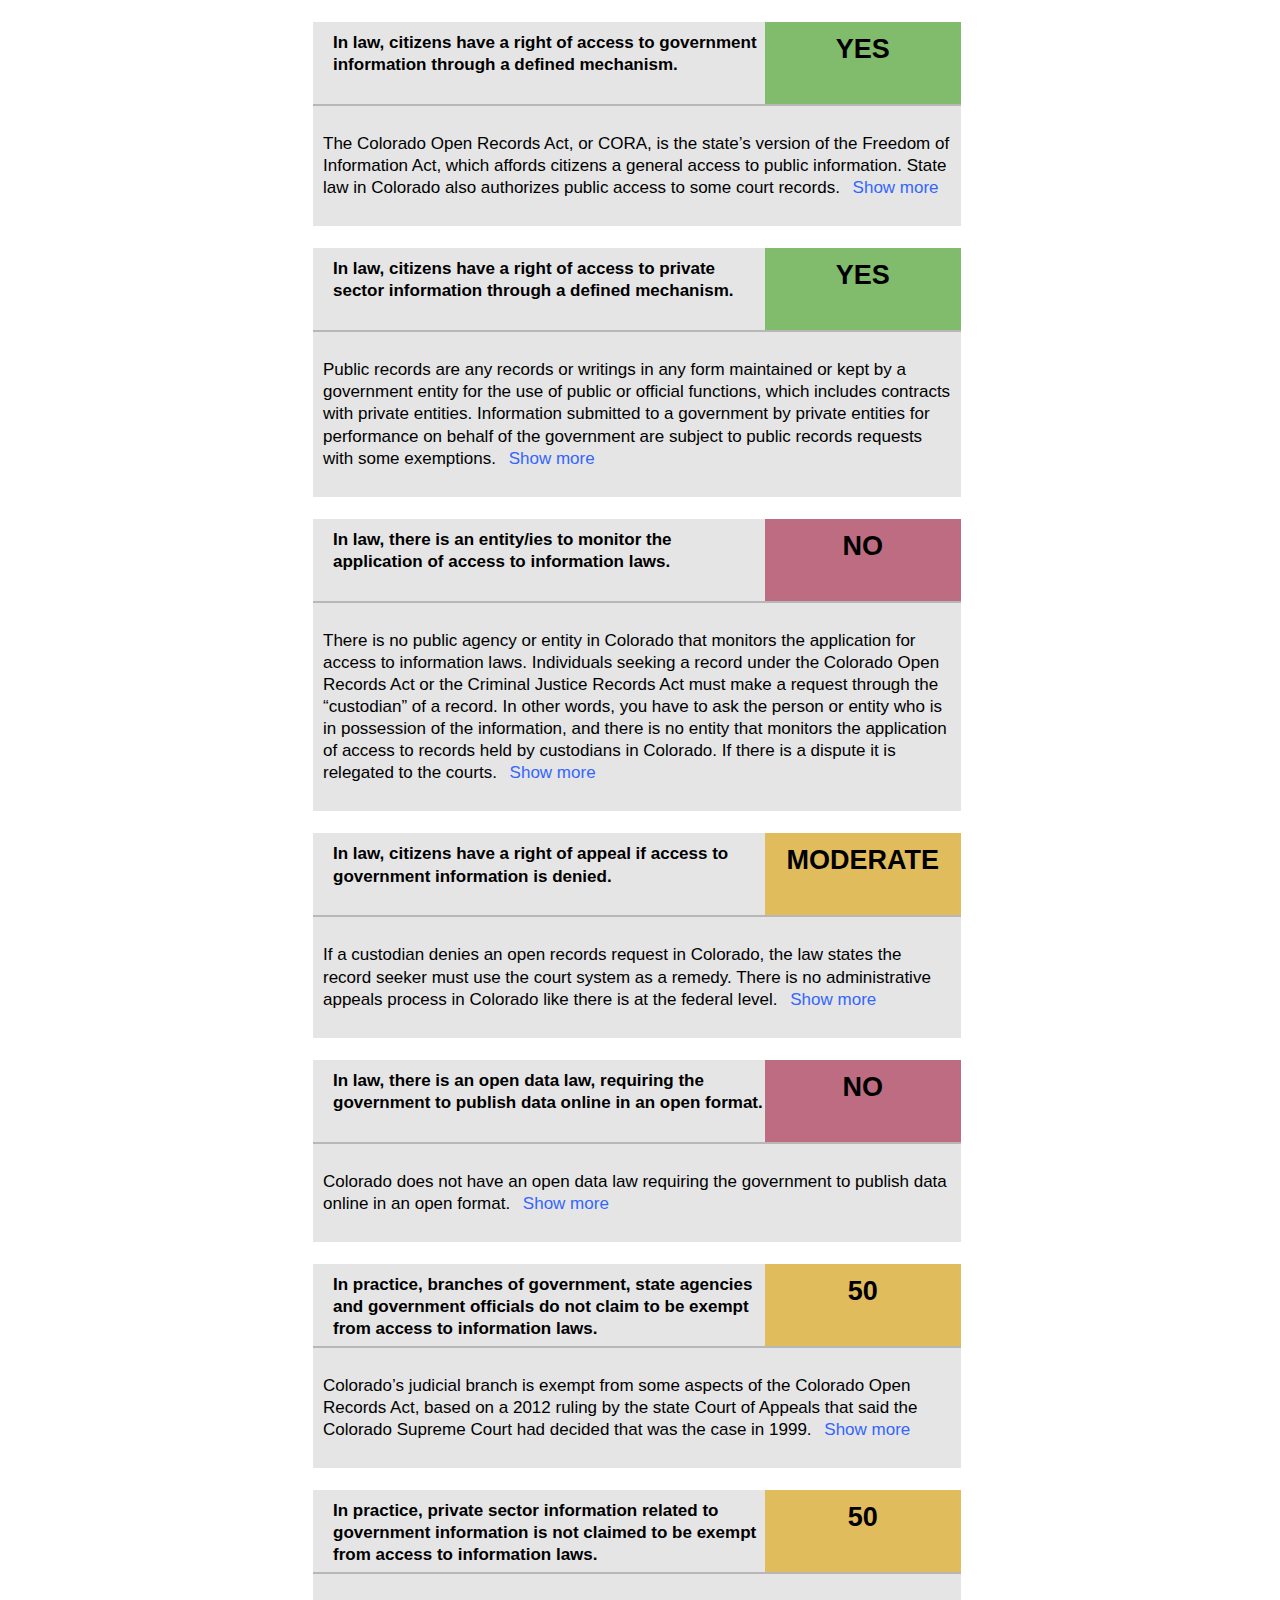
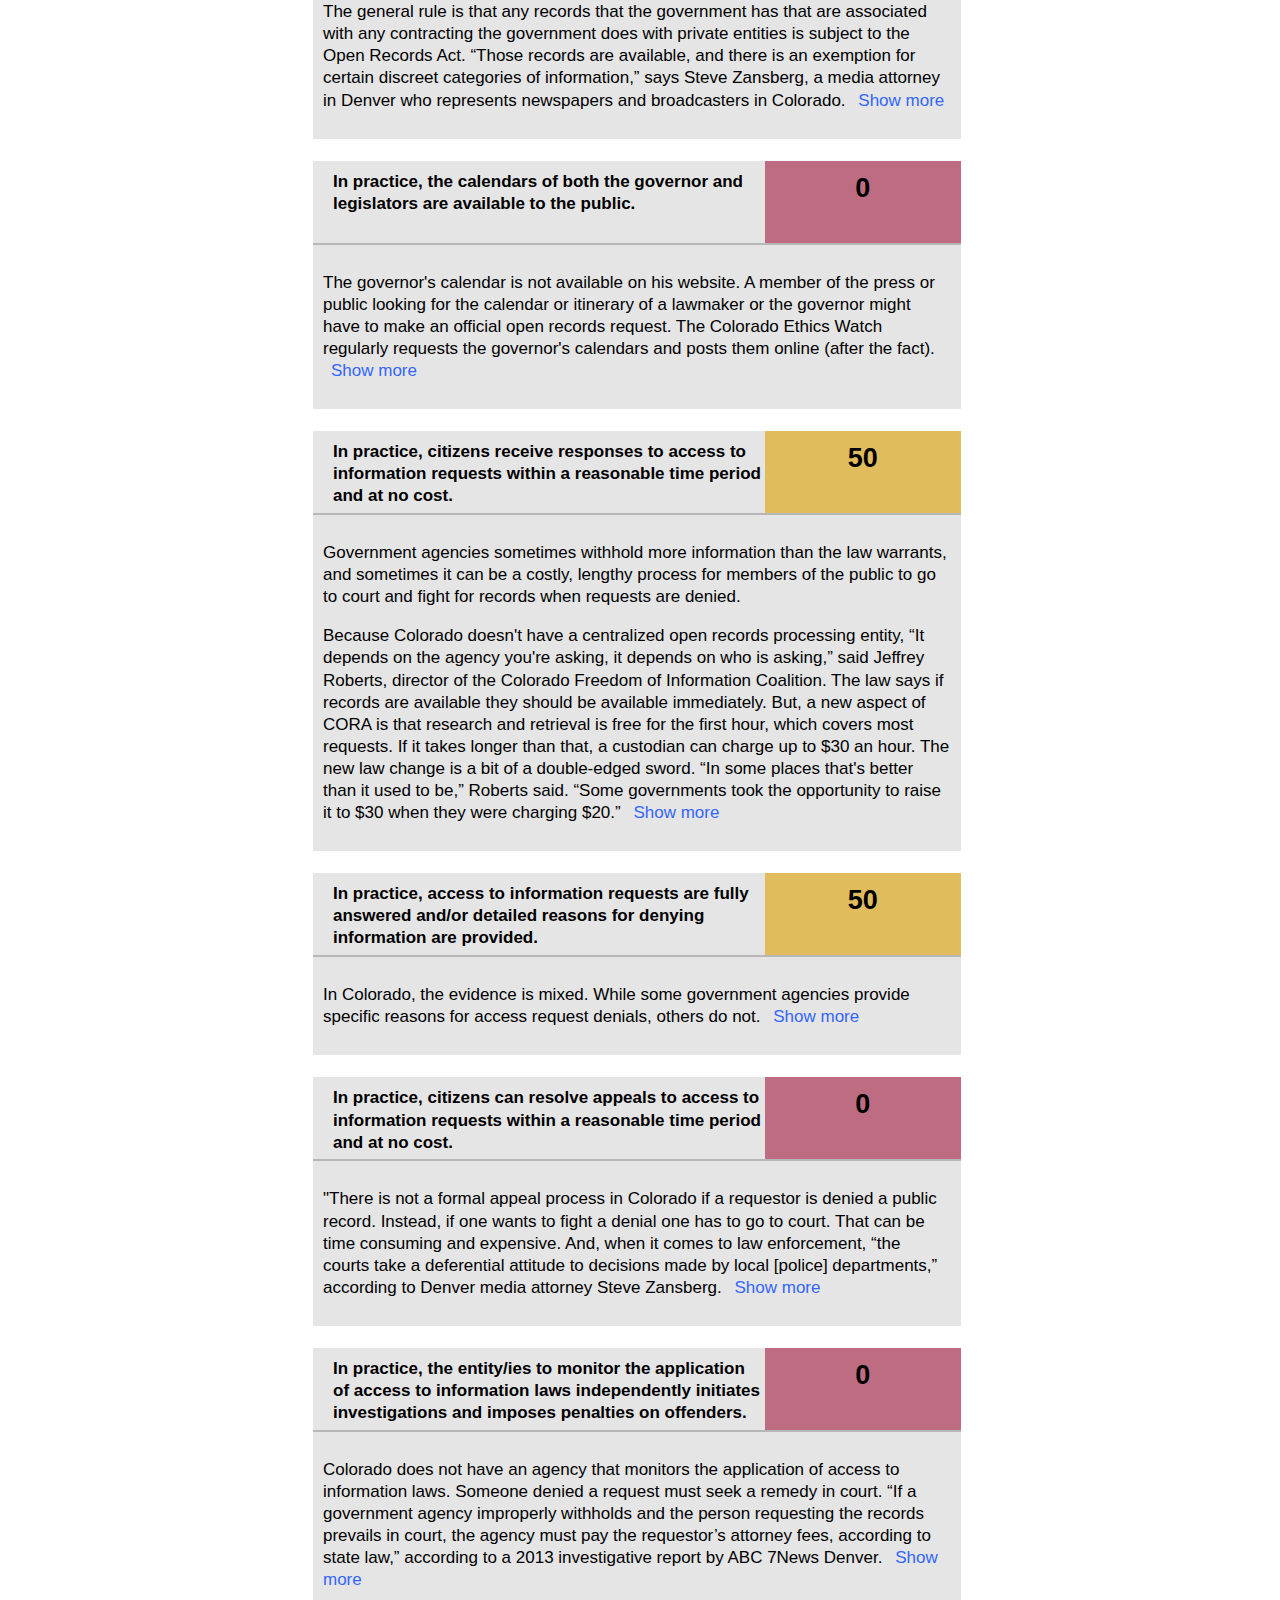
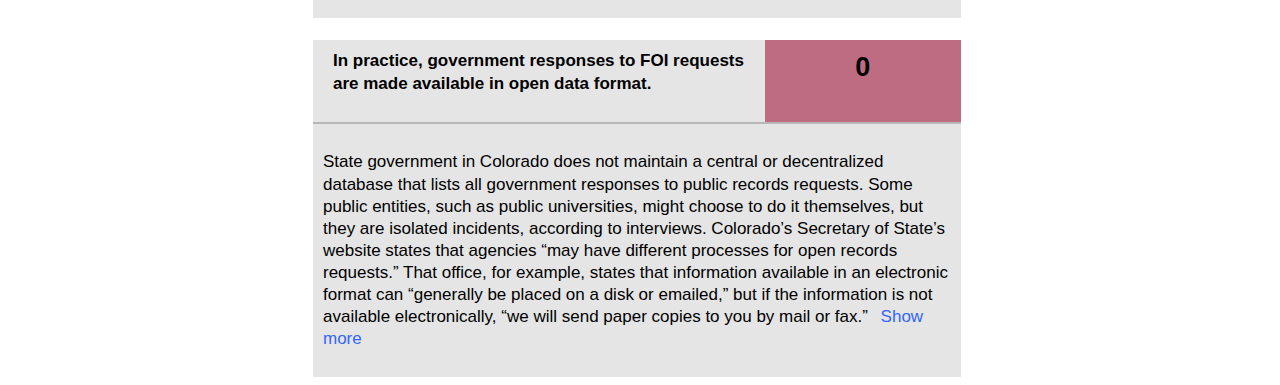
==== commit 89ab4c67: "Update" ====
--- a/index.html
+++ b/index.html
@@ -47,7 +47,7 @@
 	}
 	.score-yes {
 		width: 30%;
-		height: 57px;
+		height: 72px;
 		float: left;
 		background-color: rgba(74,160,44,0.7);
 		font-size: 27px;
@@ -57,7 +57,7 @@
 	}
 	.score-no {
 		width: 30%;
-		height: 57px;
+		height: 72px;
 		float: left;
 		background-color: rgba(161,45,76,0.7);
 		font-size: 27px;
@@ -67,7 +67,7 @@
 	}
 	.score-moderate {
 		width: 30%;
-		height: 57px;
+		height: 72px;
 		float: left;
 		background-color: rgba(212,160,23,0.7);
 		font-size: 27px;
@@ -77,7 +77,7 @@
 	}
 	.question {
 		width: 66%;
-		height: 57px;
+		height: 72px;
 		float: left;
 		background-color: rgba(0,0,0,0.1);
 		padding: 10px 0px 0px 20px;
@@ -181,9 +181,11 @@
 	</div>
 
 	<div id="wrap">
-		<h1>In practice, branches of government, state agencies and government officials do not claim to be exempt from access to information laws.
-50</h1>
-		<p>Colorado’s judicial branch is exempt from some aspects of the Colorado Open Records Act, based on a 2012 ruling by the state Court of Appeals that said the Colorado Supreme Court had decided that was the case in 1999. <a href="#" id="sunshine6-show" class="showLink" onclick="showHide('sunshine6');return false;">Show more</a></p>
+	  <div class="section">
+	    <div class="question">In practice, branches of government, state agencies and government officials do not claim to be exempt from access to information laws.</div>
+	    <div class="score-moderate">50</div>
+		</div>
+		<div class="accordion"><p>Colorado’s judicial branch is exempt from some aspects of the Colorado Open Records Act, based on a 2012 ruling by the state Court of Appeals that said the Colorado Supreme Court had decided that was the case in 1999. <a href="#" id="sunshine6-show" class="showLink" onclick="showHide('sunshine6');return false;">Show more</a></p>
 		<div id="sunshine6" class="more">
 		<p>“There’s a huge, gaping hole right now,” says Steve Zansberg, a media attorney in Denver who represents newspapers and broadcasters. “One of the three branches of government is not subject to our open records act by its own ruling.”</p>
 		<p>This has stopped a background information company from getting certain records from Colorado’s judiciary, and blocked Denver’s NBC affiliate News9 from being able to find out how much taxpayer money a public defender’s office was spending on death penalty cases. The public defender’s office cited case law in denying the TV station open records requests.</p>
@@ -197,12 +199,15 @@
 		<p>“Colorado Springs Seeks to Avoid Disclosing E-mails on Drake Fire,” The Denver Post, June 15, 2014: http://www.denverpost.com/news/ci_25965179/colorado-springs-seeks-avoid-disclosing-e-mails-drake</p>
 		<p><a href="#" id="sunshine6-hide" class="hideLink" onclick="showHide('sunshine6');return false;">Show less</a></p>
 		</div>
-	</div>
-
-	<div id="wrap">
-		<h1>In practice, private sector information related to government information is not claimed to be exempt from access to information laws.
-50</h1>
-		<p>The general rule is that any records that the government has that are associated with any contracting the government does with private entities is subject to the Open Records Act. “Those records are available, and there is an exemption for certain discreet categories of information,” says Steve Zansberg, a media attorney in Denver who represents newspapers and broadcasters in Colorado. <a href="#" id="sunshine7-show" class="showLink" onclick="showHide('sunshine7');return false;">Show more</a></p>
+		</div>
+	</div>
+
+	<div id="wrap">
+	  <div class="section">
+	    <div class="question">In practice, private sector information related to government information is not claimed to be exempt from access to information laws.</div>
+	    <div class="score-moderate">50</div>
+	  </div>
+    <div class="accordion"><p>The general rule is that any records that the government has that are associated with any contracting the government does with private entities is subject to the Open Records Act. “Those records are available, and there is an exemption for certain discreet categories of information,” says Steve Zansberg, a media attorney in Denver who represents newspapers and broadcasters in Colorado. <a href="#" id="sunshine7-show" class="showLink" onclick="showHide('sunshine7');return false;">Show more</a></p>
 		<div id="sunshine7" class="more">
 		<p>In Colorado, the public doesn’t always get information of interest when it comes to the private sector doing business with the government.</p>
 		<p>Sometimes entities will exert an exemption, like a public hospital that didn't want to disclose salaries of its surgeons. That case went to the Court of Appeals where the ruling made the data public. “There’s very good case law that the government can’t simply promise to keep information confidential and on that basis alone withhold information,” Zansberg says. “It has to be confidential, proprietary and the disclosure of which would cause competitive harm to the private entity.”</p>
@@ -219,12 +224,15 @@
 		<p>“Highway 36 work needed; secrecy, not,” Loveland Reporter-Herald, Feb. 25, 2014: http://www.reporterherald.com/opinion/editorial/ci_25226972/highway-36-work-needed-secrecy-not</p>
 		<p><a href="#" id="sunshine7-hide" class="hideLink" onclick="showHide('sunshine7');return false;">Show less</a></p>
 		</div>
-	</div>
-
-	<div id="wrap">
-		<h1>In practice, the calendars of both the governor and legislators are available to the public.
-0</h1>
-		<p>The governor's calendar is not available on his website. A member of the press or public looking for the calendar or itinerary of a lawmaker or the governor might have to make an official open records request. The Colorado Ethics Watch regularly requests the governor's calendars and posts them online (after the fact). <a href="#" id="sunshine8-show" class="showLink" onclick="showHide('sunshine8');return false;">Show more</a></p>
+		</div>
+	</div>
+
+	<div id="wrap">
+	  <div class="section">
+	    <div class="question">In practice, the calendars of both the governor and legislators are available to the public.</div>
+	    <div class="score-no">0</div>
+	  </div>
+	  <div class="accordion"><p>The governor's calendar is not available on his website. A member of the press or public looking for the calendar or itinerary of a lawmaker or the governor might have to make an official open records request. The Colorado Ethics Watch regularly requests the governor's calendars and posts them online (after the fact). <a href="#" id="sunshine8-show" class="showLink" onclick="showHide('sunshine8');return false;">Show more</a></p>
 		<div id="sunshine8" class="more">
 		<p>Democratic Gov. John Hickenlooper used to publicize his daily calendar, according to his spokeswoman, Kathy Green. But that changed in 2013 after a former inmate at a Colorado prison showed up to the house of a top prison official and murdered him. Since then, in the interest of public safety, the governor's schedule and itinerary are sent to trusted members of the state press corps, Green says.</p>
 		<p>The calendars of lawmakers are not publicly available on the Colorado General Assembly's official website.</p>
@@ -237,11 +245,15 @@
 		<p>Public Official Calendars, Colorado, accessed June 2015: https://www.scribd.com/collections/3520634/Colorado-Public-Official-Calendars</p>
 		<p><a href="#" id="sunshine8-hide" class="hideLink" onclick="showHide('sunshine8');return false;">Show less</a></p>
 		</div>
-	</div>
-
-	<div id="wrap">
-		<h1>In practice, citizens receive responses to access to information requests within a reasonable time period and at no cost.
-50</h1>
+		</div>
+	</div>
+
+	<div id="wrap">
+	  <div class="section">
+	    <div class="question">In practice, citizens receive responses to access to information requests within a reasonable time period and at no cost.</div>
+	    <div class="score-moderate">50</div>
+	  </div>
+	  <div class="accordion">
 		<p>Government agencies sometimes withhold more information than the law warrants, and sometimes it can be a costly, lengthy process for members of the public to go to court and fight for records when requests are denied.</p>
 		<p>Because Colorado doesn't have a centralized open records processing entity, “It depends on the agency you're asking, it depends on who is asking,” said Jeffrey Roberts, director of the Colorado Freedom of Information Coalition. The law says if records are available they should be available immediately. But, a new aspect of CORA is that research and retrieval is free for the first hour, which covers most requests. If it takes longer than that, a custodian can charge up to $30 an hour. The new law change is a bit of a double-edged sword. “In some places that's better than it used to be,” Roberts said. “Some governments took the opportunity to raise it to $30 when they were charging $20.”  <a href="#" id="sunshine9-show" class="showLink" onclick="showHide('sunshine9');return false;">Show more</a></p>
 		<div id="sunshine9" class="more">
@@ -251,12 +263,15 @@
 		<p>“Contrary to the public interest: The high cost of public information,” ABC Channel 7, Denver, 2013: http://www.thedenverchannel.com/news/call7-investigators/open-records/contrary-to-the-public-interest-questioning-the-police"</p>
 		<p><a href="#" id="sunshine9-hide" class="hideLink" onclick="showHide('sunshine9');return false;">Show less</a></p>
 		</div>
-	</div>
-
-	<div id="wrap">
-		<h1>In practice, access to information requests are fully answered and/or detailed reasons for denying information are provided.
-50</h1>
-		<p>In Colorado, the evidence is mixed. While some government agencies provide specific reasons for access request denials, others do not. <a href="#" id="sunshine10-show" class="showLink" onclick="showHide('sunshine10');return false;">Show more</a></p>
+		</div>
+	</div>
+
+	<div id="wrap">
+	  <div class="section">
+	    <div class="question">In practice, access to information requests are fully answered and/or detailed reasons for denying information are provided.</div>
+	    <div class="score-moderate">50</div>
+	  </div>
+	  <div class="accordion"><p>In Colorado, the evidence is mixed. While some government agencies provide specific reasons for access request denials, others do not. <a href="#" id="sunshine10-show" class="showLink" onclick="showHide('sunshine10');return false;">Show more</a></p>
 		<div id="sunshine10" class="more">
 		<p>One recent example of a government trying to withhold information was when the Jefferson County school district denied an open records request to view the names of public school teachers who had participated in a sick-out at a school. The requester, Kyle Walpole, received a blanket denial claiming the names were part of a personnel file and contained confidential medical information. When a lawyer pointed out that the school district was improperly blocking the request under the law, the district agreed to release the names.</p>
 		<p>Because Colorado doesn't have a centralized process for handling public records requests, “You have all sorts of different agencies and governments, and they all handle it in their own little way,” said Jeffrey Roberts, director of the Colorado Freedom of Information Coalition. Furthermore, “We don't have training for records custodians in Colorado,” he said. This means responses to public requests range from very good to very bad throughout the state. “What I have seen are public information officers shooting off a letter with a denial that's … not very detailed,” Roberts said about the lack of public information training in Colorado's state and local governments.</p>
@@ -268,12 +283,15 @@
 		<p>“Contrary to the public interest,” ABC Channel 7, Denver, 2013: http://www.thedenverchannel.com/news/call7-investigators/open-records/contrary-to-the-public-interest-questioning-the-police"</p>
 		<p><a href="#" id="sunshine10-hide" class="hideLink" onclick="showHide('sunshine10');return false;">Show less</a></p>
 		</div>
-	</div>
-
-	<div id="wrap">
-		<h1>In practice, citizens can resolve appeals to access to information requests within a reasonable time period and at no cost.
-0</h1>
-		<p>"There is not a formal appeal process in Colorado if a requestor is denied a public record. Instead, if one wants to fight a denial one has to go to court. That can be time consuming and expensive. And, when it comes to law enforcement, “the courts take a deferential attitude to decisions made by local [police] departments,” according to Denver media attorney Steve Zansberg. <a href="#" id="sunshine11-show" class="showLink" onclick="showHide('sunshine11');return false;">Show more</a></p>
+		</div>
+	</div>
+
+	<div id="wrap">
+	  <div class="section">
+	    <div class="question">In practice, citizens can resolve appeals to access to information requests within a reasonable time period and at no cost.</div>
+	    <div class="score-no">0</div>
+	  </div>
+	  <div class="accordion"><p>"There is not a formal appeal process in Colorado if a requestor is denied a public record. Instead, if one wants to fight a denial one has to go to court. That can be time consuming and expensive. And, when it comes to law enforcement, “the courts take a deferential attitude to decisions made by local [police] departments,” according to Denver media attorney Steve Zansberg. <a href="#" id="sunshine11-show" class="showLink" onclick="showHide('sunshine11');return false;">Show more</a></p>
 		<div id="sunshine11" class="more">
 		<p> If you do win in court, though, and “if a government agency improperly withholds and the person requesting the records prevails in court, the agency must pay the requestor’s attorney fees, according to state law,” according to ABC News7 in Denver.</p>
 		<p> But going to court is not an option for many people who don't have the money to hire an attorney or the time to wait for the court system to process the complaint, said Jeffrey Roberts, director of the Colorado Freedom of Information Coalition."</p>
@@ -282,32 +300,38 @@
 		<p>“More cops are wearing body cams. When will the footage be a public record? In Colorado, the decision will be up to local police departments,” Sept. 23, 2014 http://www.cjr.org/united_states_project/colorado_police_body_cam_access_to_footage.php?page=all#sthash.abV4s8Oe.dpuf"</p>
 		<p><a href="#" id="sunshine11-hide" class="hideLink" onclick="showHide('sunshine11');return false;">Show less</a></p>
 		</div>
-	</div>
-
-	<div id="wrap">
-		<h1>In practice, the entity/ies to monitor the application of access to information laws independently initiates investigations and imposes penalties on offenders.
-0</h1>
-		<p>Colorado does not have an agency that monitors the application of access to information laws. Someone denied a request must seek a remedy in court. “If a government agency improperly withholds and the person requesting the records prevails in court, the agency must pay the requestor’s attorney fees, according to state law,” according to a 2013 investigative report by ABC 7News Denver. <a href="#" id="sunshine12-show" class="showLink" onclick="showHide('sunshine12');return false;">Show more</a></p>
+		</div>
+	</div>
+
+	<div id="wrap">
+	  <div class="section">
+	    <div class="question">In practice, the entity/ies to monitor the application of access to information laws independently initiates investigations and imposes penalties on offenders.</div>
+	    <div class="score-no">0</div>
+	  </div>
+	  <div class="accordion"><p>Colorado does not have an agency that monitors the application of access to information laws. Someone denied a request must seek a remedy in court. “If a government agency improperly withholds and the person requesting the records prevails in court, the agency must pay the requestor’s attorney fees, according to state law,” according to a 2013 investigative report by ABC 7News Denver. <a href="#" id="sunshine12-show" class="showLink" onclick="showHide('sunshine12');return false;">Show more</a></p>
 		<div id="sunshine12" class="more">
 		<p>Steve Zansberg, a Denver-based media attorney who represents Colorado newspapers and broadcasters, and is president of the Colorado Freedom of Information Coalition, during a Jan. 26, 2015 phone interview.</p>
 		<p>Jeffrey Roberts, director of the Colorado Freedom of Information Coalition, during a phone interview on Dec. 17, 2014.</p>
 		<p>“Contrary to the public interest,” ABC News7 Denver, 2013: http://www.thedenverchannel.com/news/call7-investigators/open-records/contrary-to-the-public-interest-questioning-the-police"</p>
 		<p><a href="#" id="sunshine12-hide" class="hideLink" onclick="showHide('sunshine12');return false;">Show less</a></p>
 		</div>
-	</div>
-
-	<div id="wrap">
-		<h1>In practice, government responses to FOI requests are made available in open data format.
-0</h1>
-		<p>State government in Colorado does not maintain a central or decentralized database that lists all government responses to public records requests. Some public entities, such as public universities, might choose to do it themselves, but they are isolated incidents, according to interviews. Colorado’s Secretary of State’s website states that agencies “may have different processes for open records requests.” That office, for example, states that information available in an electronic format can “generally be placed on a disk or emailed,” but if the information is not available electronically, “we will send paper copies to you by mail or fax.” <a href="#" id="sunshine13-show" class="showLink" onclick="showHide('sunshine13');return false;">Show more</a></p>
+		</div>
+	</div>
+
+	<div id="wrap">
+	  <div class="section">
+	    <div class="question">In practice, government responses to FOI requests are made available in open data format.</div>
+	    <div class="score-no">0</div>
+	  </div>
+	  <div class="accordion"><p>State government in Colorado does not maintain a central or decentralized database that lists all government responses to public records requests. Some public entities, such as public universities, might choose to do it themselves, but they are isolated incidents, according to interviews. Colorado’s Secretary of State’s website states that agencies “may have different processes for open records requests.” That office, for example, states that information available in an electronic format can “generally be placed on a disk or emailed,” but if the information is not available electronically, “we will send paper copies to you by mail or fax.” <a href="#" id="sunshine13-show" class="showLink" onclick="showHide('sunshine13');return false;">Show more</a></p>
 		<div id="sunshine13" class="more">
 		<p>Jeffrey Roberts, director of the Colorado Freedom of Information Coalition, during a phone interview on Dec. 17, 2014.</p>
 		<p>Steve Zansberg, a Denver-based media attorney who represents Colorado newspapers and broadcasters, and is president of the Colorado Freedom of Information Coalition, during a Jan. 26, 2015, phone interview.</p>
 		<p>Colorado Secretary of State website, Frequently Asked Questions, accessed on April 20, 2015: http://www.sos.state.co.us/pubs/info_center/coraFAQ.html"</p>
+		<p><i><p>A <strong>100 score</strong> is earned if the government maintains a centralized or decentralized database that lists all government responses to FOI requests. Information can be easily accessed, downloaded in bulk and in a machine-readable format (non-PDF). A <strong>50 score</strong> is earned if some information cannot be easily accessed and/or downloaded in bulk, but it can be downloaded in machine-readable format. A <strong>0 score</strong> is earned if such information is not available online or it is but it cannot be downloaded.</p></i></p>
 		<p><a href="#" id="sunshine13-hide" class="hideLink" onclick="showHide('sunshine13');return false;">Show less</a></p>
 		</div>
-	</div>
-
-
+		</div>
+	</div>
 </body>
 </html>
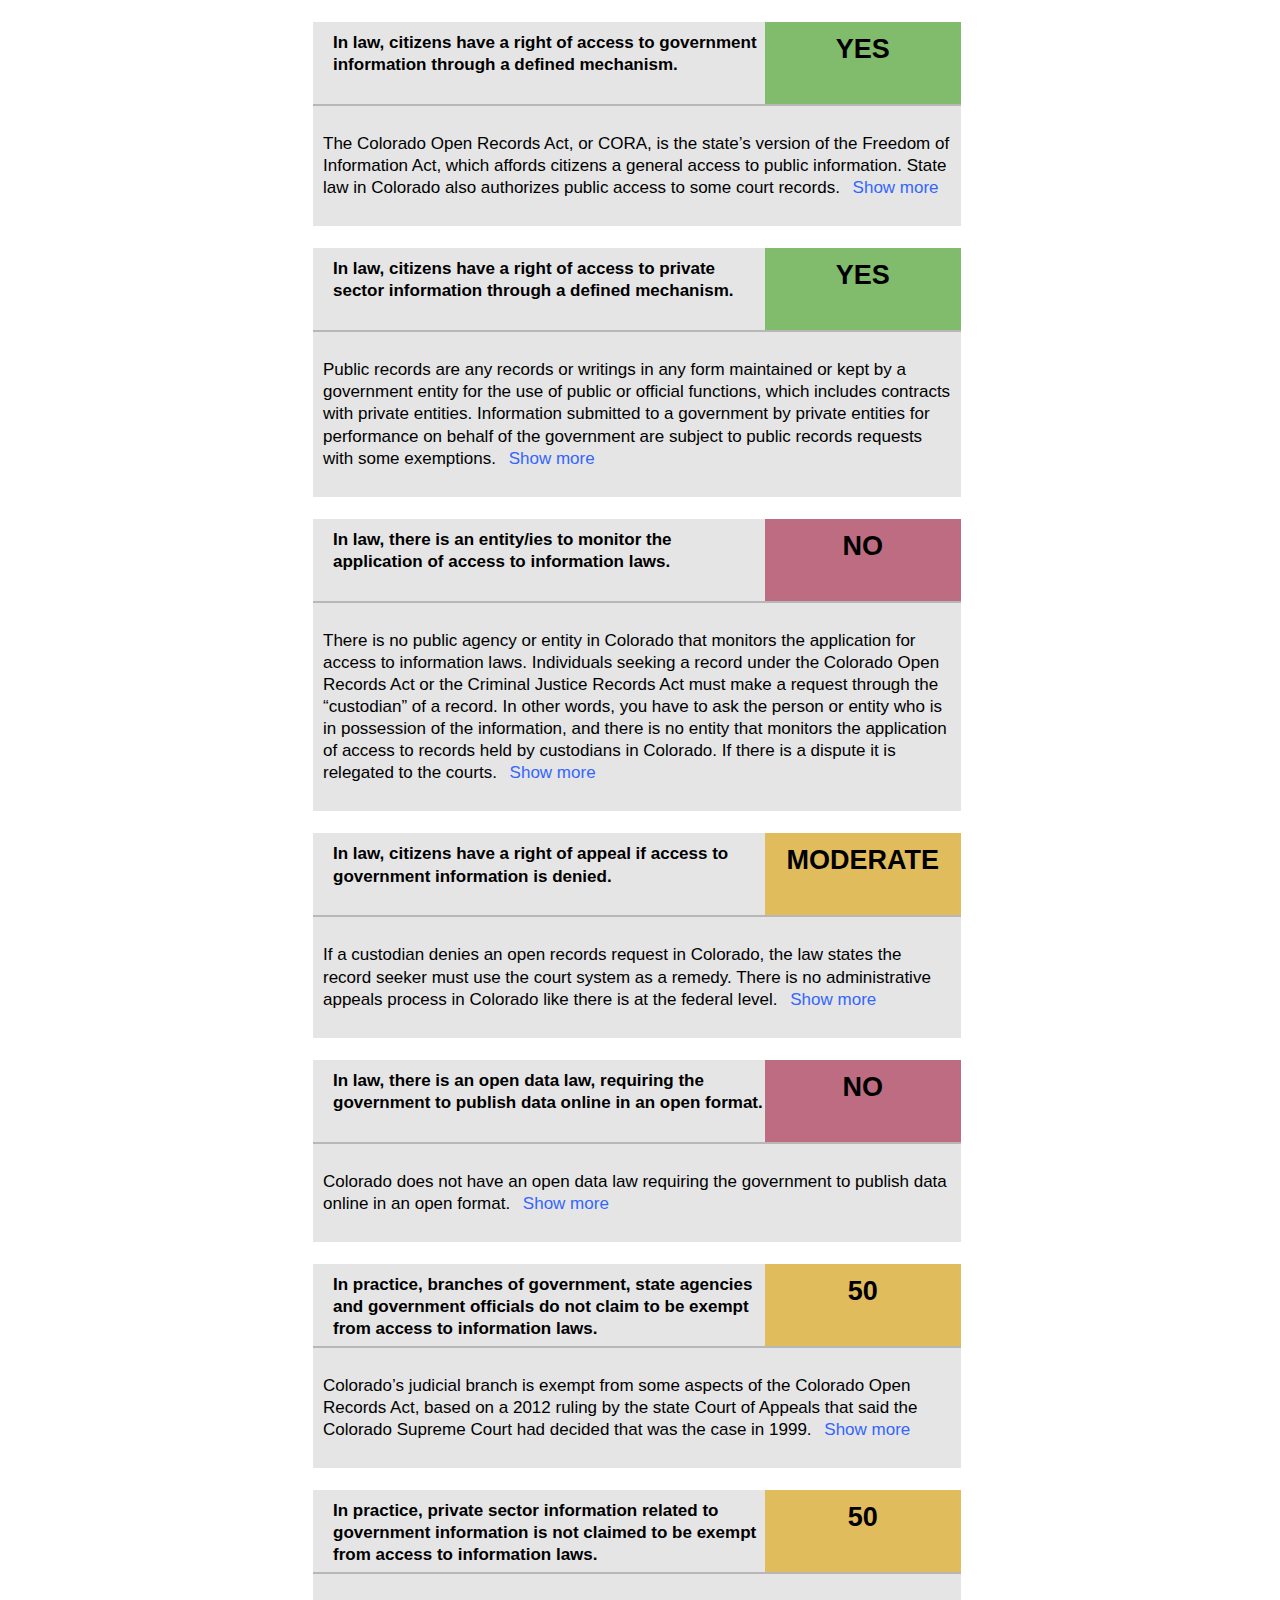
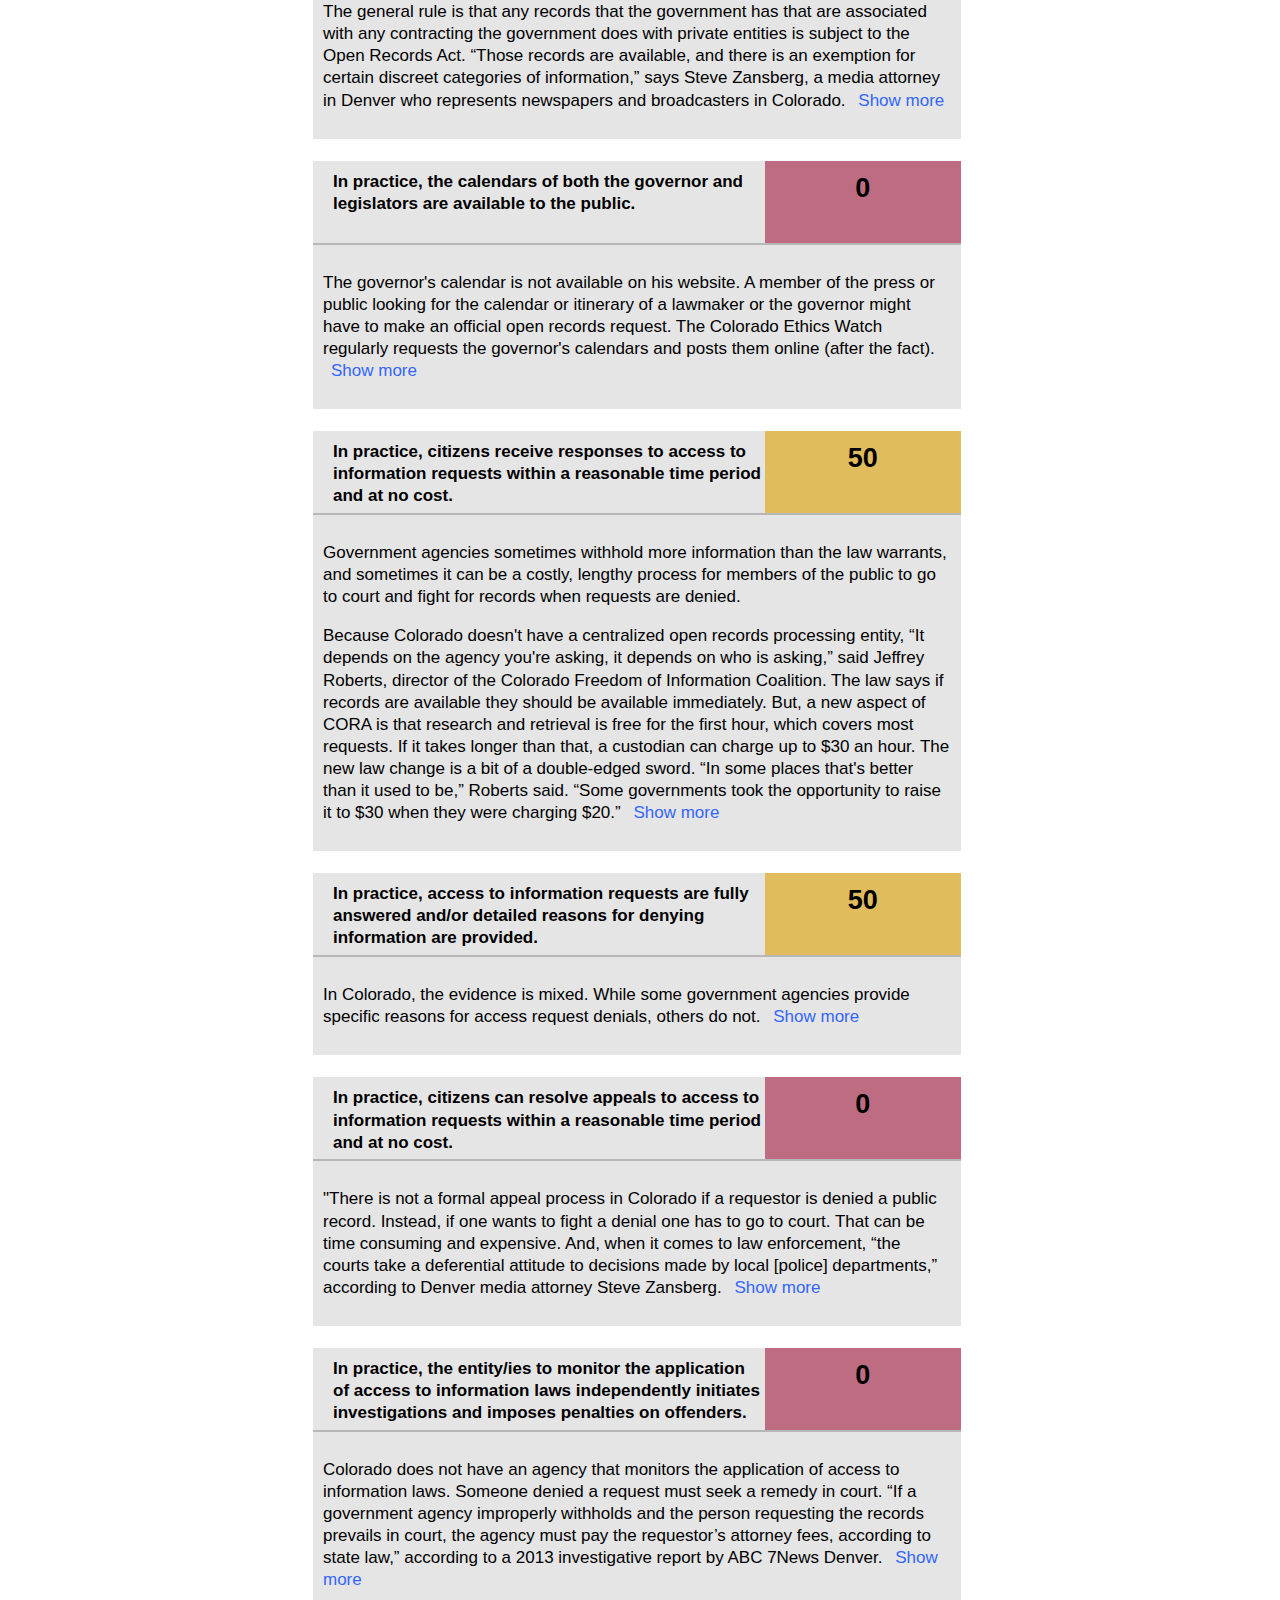
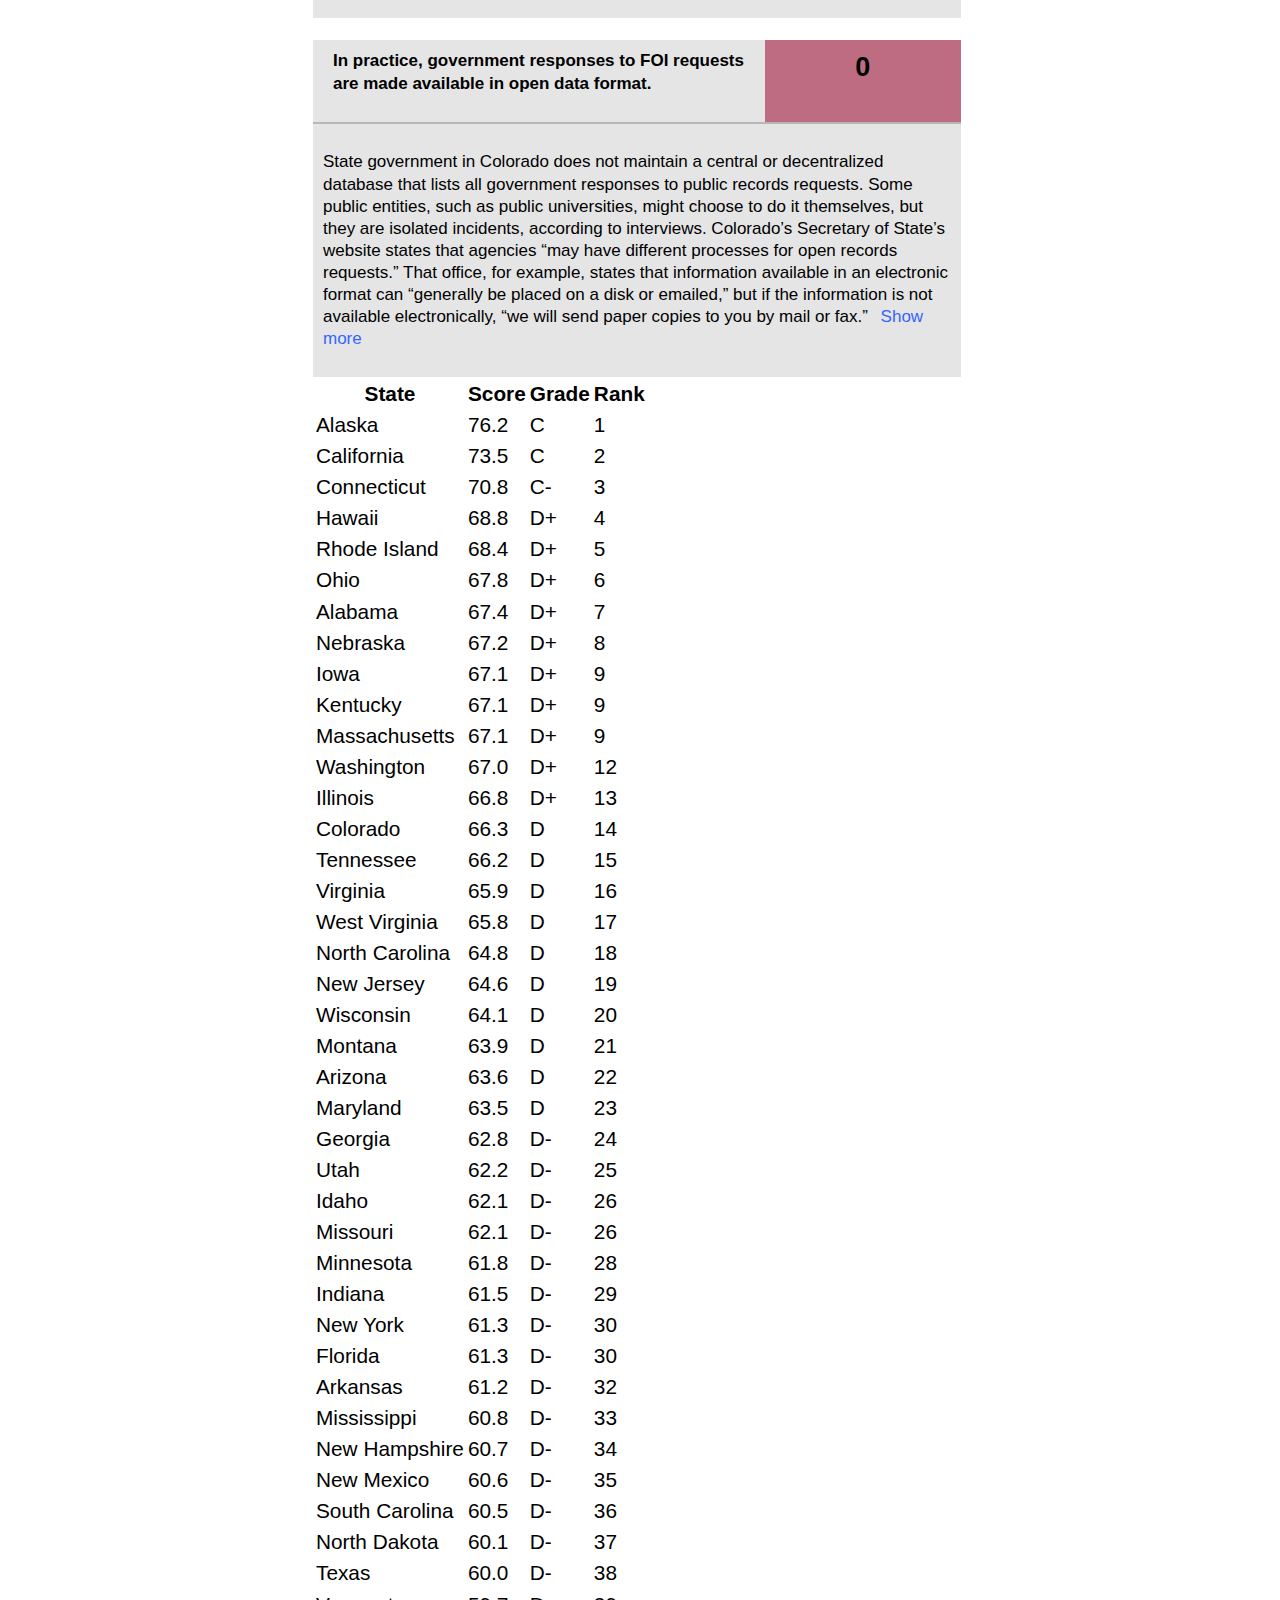
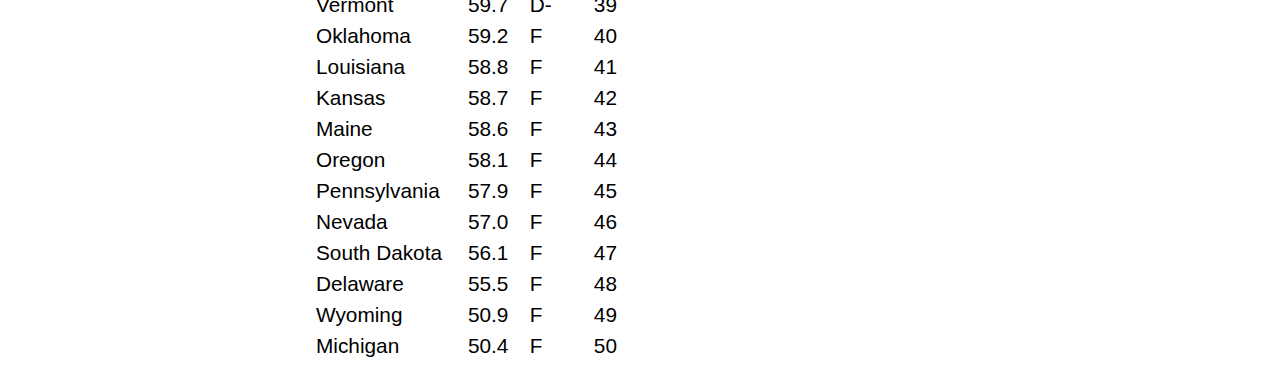
==== commit da0a0139: "Add table" ====
--- a/index.html
+++ b/index.html
@@ -105,12 +105,13 @@
 			<p>The mechanism for citizens to access information in Colorado is to file an open records request. As the law’s legislative declaration says: “It is declared to be the public policy of this state that all public records shall be open for inspection by any person at reasonable times, except as … otherwise specifically provided by law.”</p>
 			<p>The open records laws of Colorado are also two-pronged: There’s CORA, and there’s the Criminal Justice Records Act (CJRA), which generally applies to law enforcement and the courts. Both specify that information can be accessed by asking the custodian of the record.</p>
 			<p>Colorado also has a Sunshine Law and Open Meetings Law, declaring it to be “a matter of statewide concern and the policy of this state that the formation of public policy is public business and may not be conducted in secret.”</p>
-			<p>Colorado Open Records Act, Colorado Revised Statutes 24-72-201 to 24-72-309, 1963: https://www.sos.state.co.us/pubs/info_center/files/CORA_Act.pdf</p>
-			<p>COLORADO SUNSHINE LAW PART 4. OPEN MEETINGS LAW, C.R.S. 24-6-401 (2014): http://www.lexisnexis.com/hottopics/colorado/?app=00075&view=full&interface=1&docinfo=off&searchtype=get&search=C.R.S.+24-6-401</p>
-			<p>COUNTY OFFICERS ARTICLE 10.COUNTY OFFICERS PART 1. GENERAL PROVISIONS C.R.S. 30-10-101 (2014): http://www.lexisnexis.com/hottopics/colorado/?app=00075&view=full&interface=1&docinfo=off&searchtype=get&search=C.R.S.+30-10-101</p>
-			<p>Gleason vs. Judicial Watch, Colorado Court of Appeals, April 26, 2012: http://caselaw.findlaw.com/co-court-of-appeals/1599496.html</p>
-			<p>“Bipartisan bill would make the state public defender’s office subject to CORA,” Jeffrey Roberts, Jan. 26, 2015: http://coloradofoic.org/bipartisan-bill-make-state-public-defenders-office-subject-cora/</p>
+			<p><a href="https://www.sos.state.co.us/pubs/info_center/files/CORA_Act.pdf">Colorado Open Records Act, Colorado Revised Statutes 24-72-201 to 24-72-309, 1963</a></p>
+			<p><a href="http://www.lexisnexis.com/hottopics/colorado/?app=00075&view=full&interface=1&docinfo=off&searchtype=get&search=C.R.S.+24-6-401">Colorado Sunshine Law Part 4. Open Meetings Law, C.R.S. 24-6-401 (2014)</a></p>
+			<p><a href="http://www.lexisnexis.com/hottopics/colorado/?app=00075&view=full&interface=1&docinfo=off&searchtype=get&search=C.R.S.+30-10-101">County Officers Article 10. County Officers Part 1. General Provisions C.R.S. 30-10-101 (2014)</a></p>
+			<p><a href="http://caselaw.findlaw.com/co-court-of-appeals/1599496.html">Gleason vs. Judicial Watch, Colorado Court of Appeals, April 26, 2012</a></p>
+			<p><a href="http://coloradofoic.org/bipartisan-bill-make-state-public-defenders-office-subject-cora/">“Bipartisan bill would make the state public defender’s office subject to CORA,” Jeffrey Roberts, Jan. 26, 2015</a></p>
 			<p>Confirmed with Steve Zansberg, a Denver-based media attorney who represents Colorado newspapers and broadcasters, and is president of the Colorado Freedom of Information Coalition, during a Jan. 26, 2015 phone interview.</p>
+			<p><i>A <strong>YES score</strong> is earned if, in law, there is a right to access government information, including  information on "open meetings" and a defined mechanism for citizens to access it. A YES can still be scored if exceptions for security, trade secrets, or individual privacy are made. A <strong>MODERATE score</strong> is earned if there is a general right, but no law or regulation operationalizes that right, it is vague, or does not clearly specify a mechanism to access the information. A <strong>NO score</strong> is earned if no such law exists.</i></p>
 			<p><a href="#" id="sunshine-hide" class="hideLink" onclick="showHide('sunshine');return false;">Show less</a></p>
 		</div>
 		</div>
@@ -127,10 +128,11 @@
 			<p>Colorado has several factors for determining if and when private information should be public; much of that has been determined through case law rather than a general right to access under state statute or the constitution.</p>
 			<p>For instance, in Denver Post Corp. v. Stapleton Dev. Corp., 19 P.3d 36 (Colo. App. 2000), it was ruled:</p>
 			<p>“Whether a private entity is a "political subdivision" for purposes of the Colorado Open Records Act is determined by considering a nonexclusive list of nine factors examining the level of a public agency's involvement with the private entity. The factors include: (1) The level of public funding; (2) whether funds were commingled; (3) whether the activity was conducted on publicly owned property; (4) whether services contracted for were an integral part of the public agency's chosen decision-making process; (5) whether the private entity was performing a governmental function or a function the public agency would otherwise perform; (6) the extent of the public agency's involvement with, regulation of, or control over the private entity; (7) whether the private entity was created by the public agency; (8) whether the public agency has a substantial financial interest in the private entity; and (9) for whose benefit the private entity was functioning.” The Colorado Consumer Protection Act, meanwhile, gives the state attorney general the power to release or withhold information about consumer complaints against private businesses.</p>
-			<p>Colorado Open Records Act, Colorado Revised Statutes 24-72-201 to 24-72-309, 1963: https://www.sos.state.co.us/pubs/info_center/files/CORA_Act.pdf</p>
-			<p>Colorado Consumer Protection Act: https://www.coloradoattorneygeneral.gov/sites/default/files/CCPA%20-%202010%20Update.pdf</p>
+			<p><a href="https://www.sos.state.co.us/pubs/info_center/files/CORA_Act.pdf">Colorado Open Records Act, Colorado Revised Statutes 24-72-201 to 24-72-309, 1963</a></p>
+			<p><a href="https://www.coloradoattorneygeneral.gov/sites/default/files/CCPA%20-%202010%20Update.pdf">Colorado Consumer Protection Act</a></p>
 			<p>Denver Post Corp. v. Stapleton Dev. Corp., 19 P.3d 36 (Colo. App. 2000).</p>
 			<p>Confirmed with Steve Zansberg, a Denver-based media attorney who represents Colorado newspapers and broadcasters, and is president of the Colorado Freedom of Information Coalition, during a Jan. 26, 2015 phone interview.</p>
+			<p><i>A <strong>YES score</strong> is earned if, in law, there is a right to access private sector information related to government contracts or public service delivery and a defined mechanism for citizens to access it. A YES can still be scored if exceptions for security, trade secrets, or individual privacy are made. A <strong>MODERATE score</strong> is earned if there is a general right, but no law or regulation operationalizes that right, it is vague, or does not clearly specify a mechanism to access the information. A <strong>NO score</strong> is earned if no such law exists.</i></p>
 			<p><a href="#" id="sunshine2-hide" class="hideLink" onclick="showHide('sunshine2');return false;">Show less</a></p>
 		</div>
 		</div>
@@ -143,8 +145,9 @@
 		</div>
 		<div class="accordion"><p>There is no public agency or entity in Colorado that monitors the application for access to information laws. Individuals seeking a record under the Colorado Open Records Act or the Criminal Justice Records Act must make a request through the “custodian” of a record. In other words, you have to ask the person or entity who is in possession of the information, and there is no entity that monitors the application of access to records held by custodians in Colorado. If there is a dispute it is relegated to the courts. <a href="#" id="sunshine3-show" class="showLink" onclick="showHide('sunshine3');return false;">Show more</a></p>
 		<div id="sunshine3" class="more">
-			<p>Colorado Open Records Act, Colorado Revised Statutes 24-72-201 to 24-72-309, 1963: http://www.lexisnexis.com/hottopics/colorado/?app=00075&view=full&interface=1&docinfo=off&searchtype=get&search=C.R.S.+24-72-201</p>
+			<p><a href="http://www.lexisnexis.com/hottopics/colorado/?app=00075&view=full&interface=1&docinfo=off&searchtype=get&search=C.R.S.+24-72-201">Colorado Open Records Act, Colorado Revised Statutes 24-72-201 to 24-72-309, 1963</a></p>
 			<p>Confirmed with Steve Zansberg, a Denver-based media attorney who represents Colorado newspapers and broadcasters, and is president of the Colorado Freedom of Information Coalition, during a Jan. 26, 2015 phone interview.</p>
+			<p><i>A <strong>YES score</strong> is earned if the entity mandated to monitor access to information laws has the authority to independently initiate investigations into alleged violations and to sanction offenders. A <strong>MODERATE score</strong> is earned if the entity has the legal authority to initiate investigations independently, but no authority to impose sanctions. A <strong>NO score</strong> is earned if no such law exists.</i></p>
 			<p><a href="#" id="sunshine3-hide" class="hideLink" onclick="showHide('sunshine3');return false;">Show less</a></p>
 		</div>
 		</div>
@@ -157,8 +160,9 @@
 		</div>
 		<div class="accordion"><p>If a custodian denies an open records request in Colorado, the law states the record seeker must use the court system as a remedy. There is no administrative appeals process in Colorado like there is at the federal level. <a href="#" id="sunshine4-show" class="showLink" onclick="showHide('sunshine4');return false;">Show more</a></p>
 		<div id="sunshine4" class="more">
-			<p>Colorado Open Records Act, 24-72-307, Challenge to accuracy and completeness - appeals: https://www.sos.state.co.us/pubs/info_center/files/CORA_Act.pdf</p>
+			<p><a href="https://www.sos.state.co.us/pubs/info_center/files/CORA_Act.pdf">Colorado Open Records Act, 24-72-307, Challenge to accuracy and completeness - appeals</a></p>
 			<p>Confirmed with Steve Zansberg, a Denver-based media attorney who represents Colorado newspapers and broadcasters, and is president of the Colorado Freedom of Information Coalition, during a Jan. 26, 2015 phone interview.</p>
+			<p><i>A <strong>YES score</strong> is earned if the law defines an administrative appeals process for rejected information requests. Citizens do not need to go through the court system to appeal. A <strong>MODERATE score</strong> is earned if, in law, access to information appeals must be resolved through the court system. A <strong>NO score</strong> is earned if the law is mute about where appeals should be decided.</i></p>
 			<p><a href="#" id="sunshine4-hide" class="hideLink" onclick="showHide('sunshine4');return false;">Show less</a></p>
 		</div>
 		</div>
@@ -173,8 +177,9 @@
 		<div id="sunshine5" class="more">
 			<p>Some public records, however, do appear online. In 2009, a Colorado governor issued an executive order establishing the Transparency Online Project, which stated in part: “The Open Meetings Act and the Colorado Open Records Act provide Colorado's citizens with a strong expectation of accountability by providing open access to the state's public records and meetings. The advent of the internet provides new opportunities for state government to foster transparency and accountability.” A new transparency web site launched Jan. 1, 2015.</p>
 			<p>“The TOP system is not intended to replace Colorado citizen's access to public information allowed by the Colorado Open Records Act,” reads a state government website about the transparency project. “Rather it is intended to reduce the time and cost associated with open records requests and to maximize convenience for state citizens in accessing state financial information. Any information that is not available in the TOP system remains available to the public in accordance with the Colorado Open Records Act.”</p>
-			<p>Colorado Open Records Act, Colorado Revised Statutes 24-72-201 to 24-72-309, 1963: http://www.lexisnexis.com/hottopics/colorado/?app=00075&view=full&interface=1&docinfo=off&searchtype=get&search=C.R.S.+24-72-201</p>
-			<p>Confirmed with Steve Zansberg, a Denver-based media attorney who represents Colorado newspapers and broadcasters, and is president of the Colorado Freedom of Information Coalition, during a Jan. 26, 2015 phone interview. About the Colorado Transparency Project, accessed June 5, 2015: https://www.colorado.gov/apps/oit/transparency/about.html</p>
+			<p><a href="http://www.lexisnexis.com/hottopics/colorado/?app=00075&view=full&interface=1&docinfo=off&searchtype=get&search=C.R.S.+24-72-201">Colorado Open Records Act, Colorado Revised Statutes 24-72-201 to 24-72-309, 1963</a></p>
+			<p>Confirmed with Steve Zansberg, a Denver-based media attorney who represents Colorado newspapers and broadcasters, and is president of the Colorado Freedom of Information Coalition, during a Jan. 26, 2015 phone interview. About the <a href="https://www.colorado.gov/apps/oit/transparency/about.html">Colorado Transparency Project</a>, accessed June 5, 2015</p>
+			<p><i>A <strong>YES score</strong> is earned if the law requires the government to make data easily accessible online and in machine readable format. A <strong>MODERATE score</strong> is earned if the law requires the government to make information available easily accessible online. A <strong>NO score</strong> is earned if no such law exists.</i></p>
 			<p><a href="#" id="sunshine5-hide" class="hideLink" onclick="showHide('sunshine5');return false;">Show less</a></p>
 		</div>
 		</div>
@@ -194,9 +199,10 @@
 		<p>Another way a public entity might try to keep public information secret is by using an attorney-client privilege.</p>
 		<p>Steve Zansberg, a Denver-based media attorney who represents Colorado newspapers and broadcasters, and is president of the Colorado Freedom of Information Coalition, during a Jan. 26, 2015 phone interview.</p>
 		<p>Jefferey Roberts, director of the Colorado Freedom of Information Coalition, during a Dec. 17, 2014 phone interview.</p>
-		<p>“More cops are wearing body cams. When does the footage become a public record?” Columbia Journalism Review, Sept. 23, 2014: http://www.cjr.org/united_states_project/colorado_police_body_cam_access_to_footage.php?page=all</p>
-		<p>“Contrary to the public interest,” ABC Channel 7, Denver, 2013: http://www.thedenverchannel.com/news/call7-investigators/open-records/contrary-to-the-public-interest-questioning-the-police</p>
-		<p>“Colorado Springs Seeks to Avoid Disclosing E-mails on Drake Fire,” The Denver Post, June 15, 2014: http://www.denverpost.com/news/ci_25965179/colorado-springs-seeks-avoid-disclosing-e-mails-drake</p>
+		<p><a href="http://www.cjr.org/united_states_project/colorado_police_body_cam_access_to_footage.php?page=all">“More cops are wearing body cams. When does the footage become a public record?” Columbia Journalism Review, Sept. 23, 2014</a></p>
+		<p><a href="http://www.thedenverchannel.com/news/call7-investigators/open-records/contrary-to-the-public-interest-questioning-the-police">“Contrary to the public interest,” ABC Channel 7, Denver, 2013</a></p>
+		<p><a href="http://www.denverpost.com/news/ci_25965179/colorado-springs-seeks-avoid-disclosing-e-mails-drake">“Colorado Springs Seeks to Avoid Disclosing E-mails on Drake Fire,” The Denver Post, June 15, 2014</a></p>
+		<p><i>A <strong>100 score</strong> is earned if no state agencies, branches of government or government officials claim to be exempt from access to information laws, including email correspondence and "open meetings." A 100 score can also be earned if codified exemptions are correctly claimed. A <strong>50 score</strong> is earned if some agencies, some branches of government, or some government officials claim to be exempt from access to information laws.  A <strong>0 score</strong> is earned if exemptions are claimed regularly.</i></p>
 		<p><a href="#" id="sunshine6-hide" class="hideLink" onclick="showHide('sunshine6');return false;">Show less</a></p>
 		</div>
 		</div>
@@ -216,12 +222,12 @@
 		<p>In February 2014, the editorial board of the Loveland Reporter-Herald echoed citizen complaints and a “public outcry” about a lack of transparency involved in a decades-long state transportation project. “Considering that $425 million in tax dollars and public property are involved, the full 600-page agreement between the transportation department and the firm Plenary Roads Denver should have been released much earlier,” the paper said in an editorial.</p>
 		<p>Steve Zansberg, a Denver-based media attorney who represents Colorado newspapers and broadcasters, and is president of the Colorado Freedom of Information Coalition, during a Jan. 26, 2015 phone interview.</p>
 		<p>Jeffrey Roberts, director of the Colorado Freedom of Information Coalition, in a Dec. 22, 2014 email.</p>
-		<p>“Colorado Attorney General seeks judge's affirmation to keep complaints against business secret,” Aug. 15, 2013, ABC News7 Denver. http://www.thedenverchannel.com/news/call7-investigators/open-records/colorado-attorney-general-seeks-judges-affirmation-to-keep-complaints-against-business-secret</p>
-		<p>“The hidden cost of the death penalty in Colorado,” News9 Denver, Jan. 22, 2015: http://www.9news.com/story/news/local/2015/01/22/the-hidden-cost-of-the-death-penalty-in-colorado/22190743/</p>
-		<p>Colorado Freedom of Information Coalition, Dec. 13, 2013: http://coloradofoic.org/court-ruling-ag-consumer-complaints-broader-implications/</p>
-		<p>Keli Rabon & Scripps Media, Inc. vs (Colorado Attorney General) John Suthers, Dec. 6 2013: http://coloradofoic.org/files/2013/12/KeliRabonVSuthers.pdf</p>
-		<p>Attorney General John Suthers vx. E.W. Scripps Company, Aug. 15, 2013 (legal motion): http://coloradofoic.org/files/2013/12/SuthersvScripps.pdf</p>
-		<p>“Highway 36 work needed; secrecy, not,” Loveland Reporter-Herald, Feb. 25, 2014: http://www.reporterherald.com/opinion/editorial/ci_25226972/highway-36-work-needed-secrecy-not</p>
+		<p><a href="http://www.thedenverchannel.com/news/call7-investigators/open-records/colorado-attorney-general-seeks-judges-affirmation-to-keep-complaints-against-business-secret">“Colorado Attorney General seeks judge's affirmation to keep complaints against business secret,” Aug. 15, 2013, ABC News7 Denver</a></p>
+		<p><a href="http://www.9news.com/story/news/local/2015/01/22/the-hidden-cost-of-the-death-penalty-in-colorado/22190743/">“The hidden cost of the death penalty in Colorado,” News9 Denver, Jan. 22, 2015</a></p>
+		<p><a href="http://coloradofoic.org/court-ruling-ag-consumer-complaints-broader-implications/">Colorado Freedom of Information Coalition, Dec. 13, 2013</a></p>
+		<p><a href="http://coloradofoic.org/files/2013/12/KeliRabonVSuthers.pdf">Keli Rabon & Scripps Media, Inc. vs (Colorado Attorney General) John Suthers, Dec. 6 2013</a></p>
+		<p><a href="http://coloradofoic.org/files/2013/12/SuthersvScripps.pdf">Attorney General John Suthers vx. E.W. Scripps Company, Aug. 15, 2013 (legal motion)</a></p>
+		<p><a href="http://www.reporterherald.com/opinion/editorial/ci_25226972/highway-36-work-needed-secrecy-not">“Highway 36 work needed; secrecy, not,” Loveland Reporter-Herald, Feb. 25, 2014</a></p>
 		<p><a href="#" id="sunshine7-hide" class="hideLink" onclick="showHide('sunshine7');return false;">Show less</a></p>
 		</div>
 		</div>
@@ -240,9 +246,9 @@
 		<p>“I've never really felt like the elected officials in Colorado are actively trying to avoid the press or public, aside from a few isolated incidents,” Marcus says. “And even in those cases, we have clear sunshine laws in the state, so it's pretty easy to bust into a closed-door meeting if there are a couple of elected officials meeting, and it's usually pretty easy to find where they're going to be.”</p>
 		<p>Kathy Green, spokeswoman for Democratic Gov. John Hickenlooper, in a Dec. 24, 2014, phone call.</p>
 		<p>Peter Marcus, Statehouse reporter for The Durango Herald newspaper, in a Dec. 22, e-mail.</p>
-		<p>Governor John Hickernlooper's government website, accessed on April 20, 2015: http://www.colorado.gov/cs/Satellite/GovHickenlooper/CBON/1251592968310</p>
-		<p>Colorado general Assembly's official website, accessed on April 20, 2015: http://www.leg.state.co.us/clics/clics2014A/cslFrontPages.nsf/HomeSplash?OpenForm</p>
-		<p>Public Official Calendars, Colorado, accessed June 2015: https://www.scribd.com/collections/3520634/Colorado-Public-Official-Calendars</p>
+		<p><a href="http://www.colorado.gov/cs/Satellite/GovHickenlooper/CBON/1251592968310">Governor John Hickernlooper's government website, accessed on April 20, 2015</a></p>
+		<p><a href="http://www.leg.state.co.us/clics/clics2014A/cslFrontPages.nsf/HomeSplash?OpenForm">Colorado general Assembly's official website, accessed on April 20, 2015</a></p>
+		<p><a href="https://www.scribd.com/collections/3520634/Colorado-Public-Official-Calendars">Public Official Calendars, Colorado, accessed June 2015</a></p>
 		<p><a href="#" id="sunshine8-hide" class="hideLink" onclick="showHide('sunshine8');return false;">Show less</a></p>
 		</div>
 		</div>
@@ -259,8 +265,8 @@
 		<div id="sunshine9" class="more">
 		<p>Even though public records in Colorado are not supposed prohibitively expensive, they can be, and there are documented cases in media."</p>
 		<p>Jefferey Roberts, director of the Colorado Freedom of Information Coalition, during in a phone interview on Dec. 17, 2014.</p>
-		<p>“Estimate citing $475-per-hour rate to review a public records request “issued in error,” FOIC, Nov. 21, 2014: http://coloradofoic.org/475-per-hour-rate-review-public-records/</p>
-		<p>“Contrary to the public interest: The high cost of public information,” ABC Channel 7, Denver, 2013: http://www.thedenverchannel.com/news/call7-investigators/open-records/contrary-to-the-public-interest-questioning-the-police"</p>
+		<p><a href="http://coloradofoic.org/475-per-hour-rate-review-public-records/">“Estimate citing $475-per-hour rate to review a public records request “issued in error,” FOIC, Nov. 21, 2014</a></p>
+		<p><a href="http://www.thedenverchannel.com/news/call7-investigators/open-records/contrary-to-the-public-interest-questioning-the-police">“Contrary to the public interest: The high cost of public information,” ABC Channel 7, Denver, 2013</a></p>
 		<p><a href="#" id="sunshine9-hide" class="hideLink" onclick="showHide('sunshine9');return false;">Show less</a></p>
 		</div>
 		</div>
@@ -278,9 +284,9 @@
 		<p>In 2013, two investigative reporters for Channel 7, the ABC affiliate in Denver, produced a series titled “Contrary to the public interest” that exposed the different ways open records requests in Colorado are handled. For example, there's a disparity “from county to county, court to court,” in deciding fees for filling open records requests for court records, among other problems.</p>
 		<p>“Most of the time an open records request just scares the bejesus out of departments and they will find a reason not to answer it,” said Pamela Cress, the grievance coordinator for Colorado  Workers for Innovative and New Solutions, a union that represents state employees."</p>
 		<p>Jeffrey Roberts, director of the Colorado Freedom of Information Coalition, during in a phone interview on Dec. 17, 2014.</p>
-		<p>Lynn Setzer, Chief Communications Officer, Jefferson County School District, response to an Open Records Request Sept. 22, 2014: http://coloradofoic.org/files/2014/11/WalpoleLetterFromDistrict2014.09.23.pdf</p>
-		<p>Letter from attorney Katayoun Donnelly to lawyers for the Jefferson County School District, Oct. 28 2014: http://coloradofoic.org/files/2014/11/2014_10_28_CFOIC-Walpole-.pdf</p>
-		<p>“Contrary to the public interest,” ABC Channel 7, Denver, 2013: http://www.thedenverchannel.com/news/call7-investigators/open-records/contrary-to-the-public-interest-questioning-the-police"</p>
+		<p><a href="http://coloradofoic.org/files/2014/11/WalpoleLetterFromDistrict2014.09.23.pdf">Lynn Setzer, Chief Communications Officer, Jefferson County School District, response to an Open Records Request Sept. 22, 2014</a></p>
+		<p><a href="http://coloradofoic.org/files/2014/11/2014_10_28_CFOIC-Walpole-.pdf">Letter from attorney Katayoun Donnelly to lawyers for the Jefferson County School District, Oct. 28 2014</a></p>
+		<p><a href="http://www.thedenverchannel.com/news/call7-investigators/open-records/contrary-to-the-public-interest-questioning-the-police">“Contrary to the public interest,” ABC Channel 7, Denver, 2013</a></p>
 		<p><a href="#" id="sunshine10-hide" class="hideLink" onclick="showHide('sunshine10');return false;">Show less</a></p>
 		</div>
 		</div>
@@ -296,8 +302,8 @@
 		<p> If you do win in court, though, and “if a government agency improperly withholds and the person requesting the records prevails in court, the agency must pay the requestor’s attorney fees, according to state law,” according to ABC News7 in Denver.</p>
 		<p> But going to court is not an option for many people who don't have the money to hire an attorney or the time to wait for the court system to process the complaint, said Jeffrey Roberts, director of the Colorado Freedom of Information Coalition."</p>
 		<p>Jeffrey Roberts, director of the Colorado Freedom of Information Coalition, during a phone interview on Dec. 17, 2014.</p>
-		<p>“Contrary to the public interest,” ABC News7 Denver, 2013: http://www.thedenverchannel.com/news/call7-investigators/open-records/contrary-to-the-public-interest-questioning-the-police</p>
-		<p>“More cops are wearing body cams. When will the footage be a public record? In Colorado, the decision will be up to local police departments,” Sept. 23, 2014 http://www.cjr.org/united_states_project/colorado_police_body_cam_access_to_footage.php?page=all#sthash.abV4s8Oe.dpuf"</p>
+		<p><a href="http://www.thedenverchannel.com/news/call7-investigators/open-records/contrary-to-the-public-interest-questioning-the-police">“Contrary to the public interest,” ABC News7 Denver, 2013</a></p>
+		<p><a href="http://www.cjr.org/united_states_project/colorado_police_body_cam_access_to_footage.php?page=all#sthash.abV4s8Oe.dpuf">“More cops are wearing body cams. When will the footage be a public record? In Colorado, the decision will be up to local police departments,” Sept. 23, 2014</a></p>
 		<p><a href="#" id="sunshine11-hide" class="hideLink" onclick="showHide('sunshine11');return false;">Show less</a></p>
 		</div>
 		</div>
@@ -312,7 +318,7 @@
 		<div id="sunshine12" class="more">
 		<p>Steve Zansberg, a Denver-based media attorney who represents Colorado newspapers and broadcasters, and is president of the Colorado Freedom of Information Coalition, during a Jan. 26, 2015 phone interview.</p>
 		<p>Jeffrey Roberts, director of the Colorado Freedom of Information Coalition, during a phone interview on Dec. 17, 2014.</p>
-		<p>“Contrary to the public interest,” ABC News7 Denver, 2013: http://www.thedenverchannel.com/news/call7-investigators/open-records/contrary-to-the-public-interest-questioning-the-police"</p>
+		<p><a href="http://www.thedenverchannel.com/news/call7-investigators/open-records/contrary-to-the-public-interest-questioning-the-police">“Contrary to the public interest,” ABC News7 Denver, 2013</a></p>
 		<p><a href="#" id="sunshine12-hide" class="hideLink" onclick="showHide('sunshine12');return false;">Show less</a></p>
 		</div>
 		</div>
@@ -327,11 +333,269 @@
 		<div id="sunshine13" class="more">
 		<p>Jeffrey Roberts, director of the Colorado Freedom of Information Coalition, during a phone interview on Dec. 17, 2014.</p>
 		<p>Steve Zansberg, a Denver-based media attorney who represents Colorado newspapers and broadcasters, and is president of the Colorado Freedom of Information Coalition, during a Jan. 26, 2015, phone interview.</p>
-		<p>Colorado Secretary of State website, Frequently Asked Questions, accessed on April 20, 2015: http://www.sos.state.co.us/pubs/info_center/coraFAQ.html"</p>
+		<p><a href="http://www.sos.state.co.us/pubs/info_center/coraFAQ.html">Colorado Secretary of State website, Frequently Asked Questions, accessed on April 20, 2015</a></p>
 		<p><i><p>A <strong>100 score</strong> is earned if the government maintains a centralized or decentralized database that lists all government responses to FOI requests. Information can be easily accessed, downloaded in bulk and in a machine-readable format (non-PDF). A <strong>50 score</strong> is earned if some information cannot be easily accessed and/or downloaded in bulk, but it can be downloaded in machine-readable format. A <strong>0 score</strong> is earned if such information is not available online or it is but it cannot be downloaded.</p></i></p>
 		<p><a href="#" id="sunshine13-hide" class="hideLink" onclick="showHide('sunshine13');return false;">Show less</a></p>
 		</div>
 		</div>
+
+		<table class="table table-bordered table-hover table-condensed">
+<thead><tr><th title="Field #1">State</th>
+<th title="Field #2">Score</th>
+<th title="Field #3">Grade</th>
+<th title="Field #4">Rank</th>
+</tr></thead>
+<tbody><tr><td>Alaska</td>
+<td>76.2</td>
+<td>C</td>
+<td>1</td>
+</tr>
+<tr><td>California</td>
+<td>73.5</td>
+<td>C</td>
+<td>2</td>
+</tr>
+<tr><td>Connecticut</td>
+<td>70.8</td>
+<td>C-</td>
+<td>3</td>
+</tr>
+<tr><td>Hawaii</td>
+<td>68.8</td>
+<td>D+</td>
+<td>4</td>
+</tr>
+<tr><td>Rhode Island</td>
+<td>68.4</td>
+<td>D+</td>
+<td>5</td>
+</tr>
+<tr><td>Ohio</td>
+<td>67.8</td>
+<td>D+</td>
+<td>6</td>
+</tr>
+<tr><td>Alabama</td>
+<td>67.4</td>
+<td>D+</td>
+<td>7</td>
+</tr>
+<tr><td>Nebraska</td>
+<td>67.2</td>
+<td>D+</td>
+<td>8</td>
+</tr>
+<tr><td>Iowa</td>
+<td>67.1</td>
+<td>D+</td>
+<td>9</td>
+</tr>
+<tr><td>Kentucky</td>
+<td>67.1</td>
+<td>D+</td>
+<td>9</td>
+</tr>
+<tr><td>Massachusetts</td>
+<td>67.1</td>
+<td>D+</td>
+<td>9</td>
+</tr>
+<tr><td>Washington</td>
+<td>67.0</td>
+<td>D+</td>
+<td>12</td>
+</tr>
+<tr><td>Illinois</td>
+<td>66.8</td>
+<td>D+</td>
+<td>13</td>
+</tr>
+<tr><td>Colorado</td>
+<td>66.3</td>
+<td>D</td>
+<td>14</td>
+</tr>
+<tr><td>Tennessee</td>
+<td>66.2</td>
+<td>D</td>
+<td>15</td>
+</tr>
+<tr><td>Virginia</td>
+<td>65.9</td>
+<td>D</td>
+<td>16</td>
+</tr>
+<tr><td>West Virginia</td>
+<td>65.8</td>
+<td>D</td>
+<td>17</td>
+</tr>
+<tr><td>North Carolina</td>
+<td>64.8</td>
+<td>D</td>
+<td>18</td>
+</tr>
+<tr><td>New Jersey</td>
+<td>64.6</td>
+<td>D</td>
+<td>19</td>
+</tr>
+<tr><td>Wisconsin</td>
+<td>64.1</td>
+<td>D</td>
+<td>20</td>
+</tr>
+<tr><td>Montana</td>
+<td>63.9</td>
+<td>D</td>
+<td>21</td>
+</tr>
+<tr><td>Arizona</td>
+<td>63.6</td>
+<td>D</td>
+<td>22</td>
+</tr>
+<tr><td>Maryland</td>
+<td>63.5</td>
+<td>D</td>
+<td>23</td>
+</tr>
+<tr><td>Georgia</td>
+<td>62.8</td>
+<td>D-</td>
+<td>24</td>
+</tr>
+<tr><td>Utah</td>
+<td>62.2</td>
+<td>D-</td>
+<td>25</td>
+</tr>
+<tr><td>Idaho</td>
+<td>62.1</td>
+<td>D-</td>
+<td>26</td>
+</tr>
+<tr><td>Missouri</td>
+<td>62.1</td>
+<td>D-</td>
+<td>26</td>
+</tr>
+<tr><td>Minnesota</td>
+<td>61.8</td>
+<td>D-</td>
+<td>28</td>
+</tr>
+<tr><td>Indiana</td>
+<td>61.5</td>
+<td>D-</td>
+<td>29</td>
+</tr>
+<tr><td>New York</td>
+<td>61.3</td>
+<td>D-</td>
+<td>30</td>
+</tr>
+<tr><td>Florida</td>
+<td>61.3</td>
+<td>D-</td>
+<td>30</td>
+</tr>
+<tr><td>Arkansas</td>
+<td>61.2</td>
+<td>D-</td>
+<td>32</td>
+</tr>
+<tr><td>Mississippi</td>
+<td>60.8</td>
+<td>D-</td>
+<td>33</td>
+</tr>
+<tr><td>New Hampshire</td>
+<td>60.7</td>
+<td>D-</td>
+<td>34</td>
+</tr>
+<tr><td>New Mexico</td>
+<td>60.6</td>
+<td>D-</td>
+<td>35</td>
+</tr>
+<tr><td>South Carolina</td>
+<td>60.5</td>
+<td>D-</td>
+<td>36</td>
+</tr>
+<tr><td>North Dakota</td>
+<td>60.1</td>
+<td>D-</td>
+<td>37</td>
+</tr>
+<tr><td>Texas</td>
+<td>60.0</td>
+<td>D-</td>
+<td>38</td>
+</tr>
+<tr><td>Vermont</td>
+<td>59.7</td>
+<td>D-</td>
+<td>39</td>
+</tr>
+<tr><td>Oklahoma</td>
+<td>59.2</td>
+<td>F</td>
+<td>40</td>
+</tr>
+<tr><td>Louisiana</td>
+<td>58.8</td>
+<td>F</td>
+<td>41</td>
+</tr>
+<tr><td>Kansas</td>
+<td>58.7</td>
+<td>F</td>
+<td>42</td>
+</tr>
+<tr><td>Maine</td>
+<td>58.6</td>
+<td>F</td>
+<td>43</td>
+</tr>
+<tr><td>Oregon</td>
+<td>58.1</td>
+<td>F</td>
+<td>44</td>
+</tr>
+<tr><td>Pennsylvania</td>
+<td>57.9</td>
+<td>F</td>
+<td>45</td>
+</tr>
+<tr><td>Nevada</td>
+<td>57.0</td>
+<td>F</td>
+<td>46</td>
+</tr>
+<tr><td>South Dakota</td>
+<td>56.1</td>
+<td>F</td>
+<td>47</td>
+</tr>
+<tr><td>Delaware</td>
+<td>55.5</td>
+<td>F</td>
+<td>48</td>
+</tr>
+<tr><td>Wyoming</td>
+<td>50.9</td>
+<td>F</td>
+<td>49</td>
+</tr>
+<tr><td>Michigan</td>
+<td>50.4</td>
+<td>F</td>
+<td>50</td>
+</tr>
+</tbody></table>
 	</div>
 </body>
 </html>
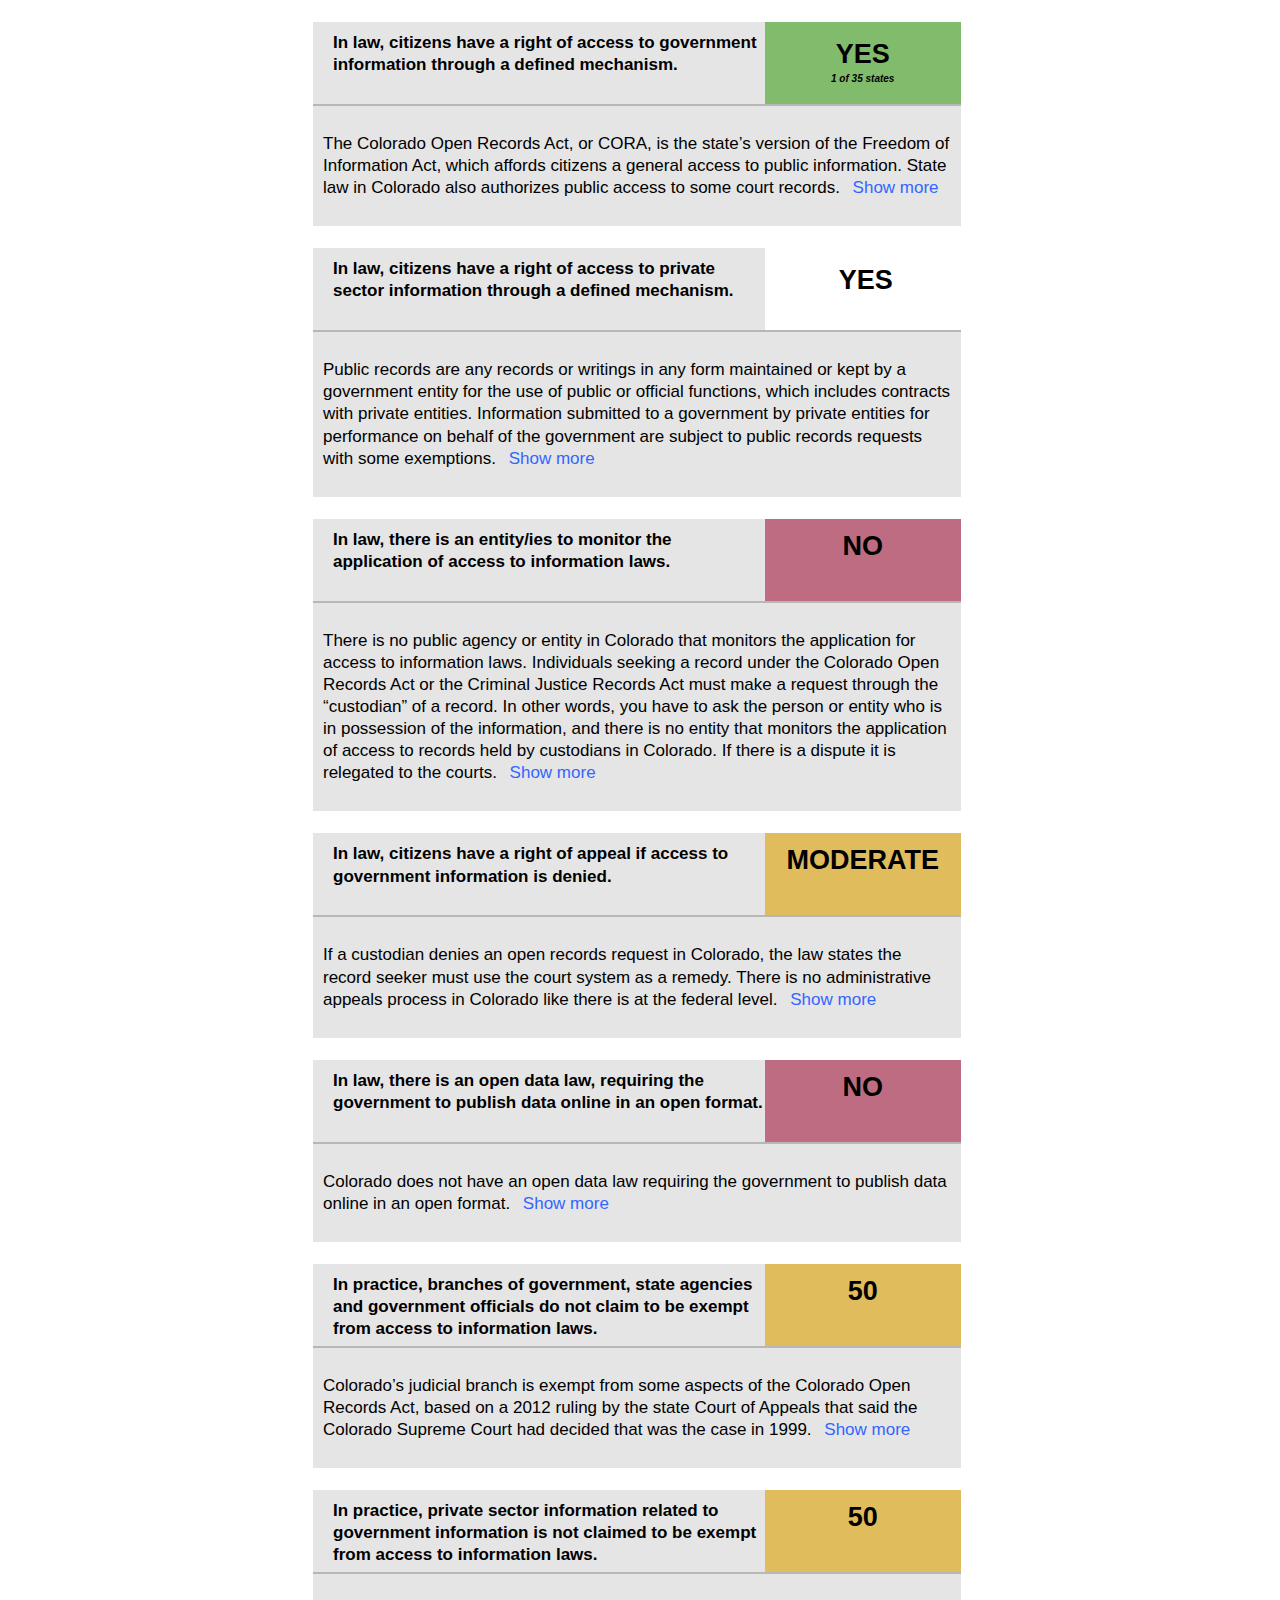
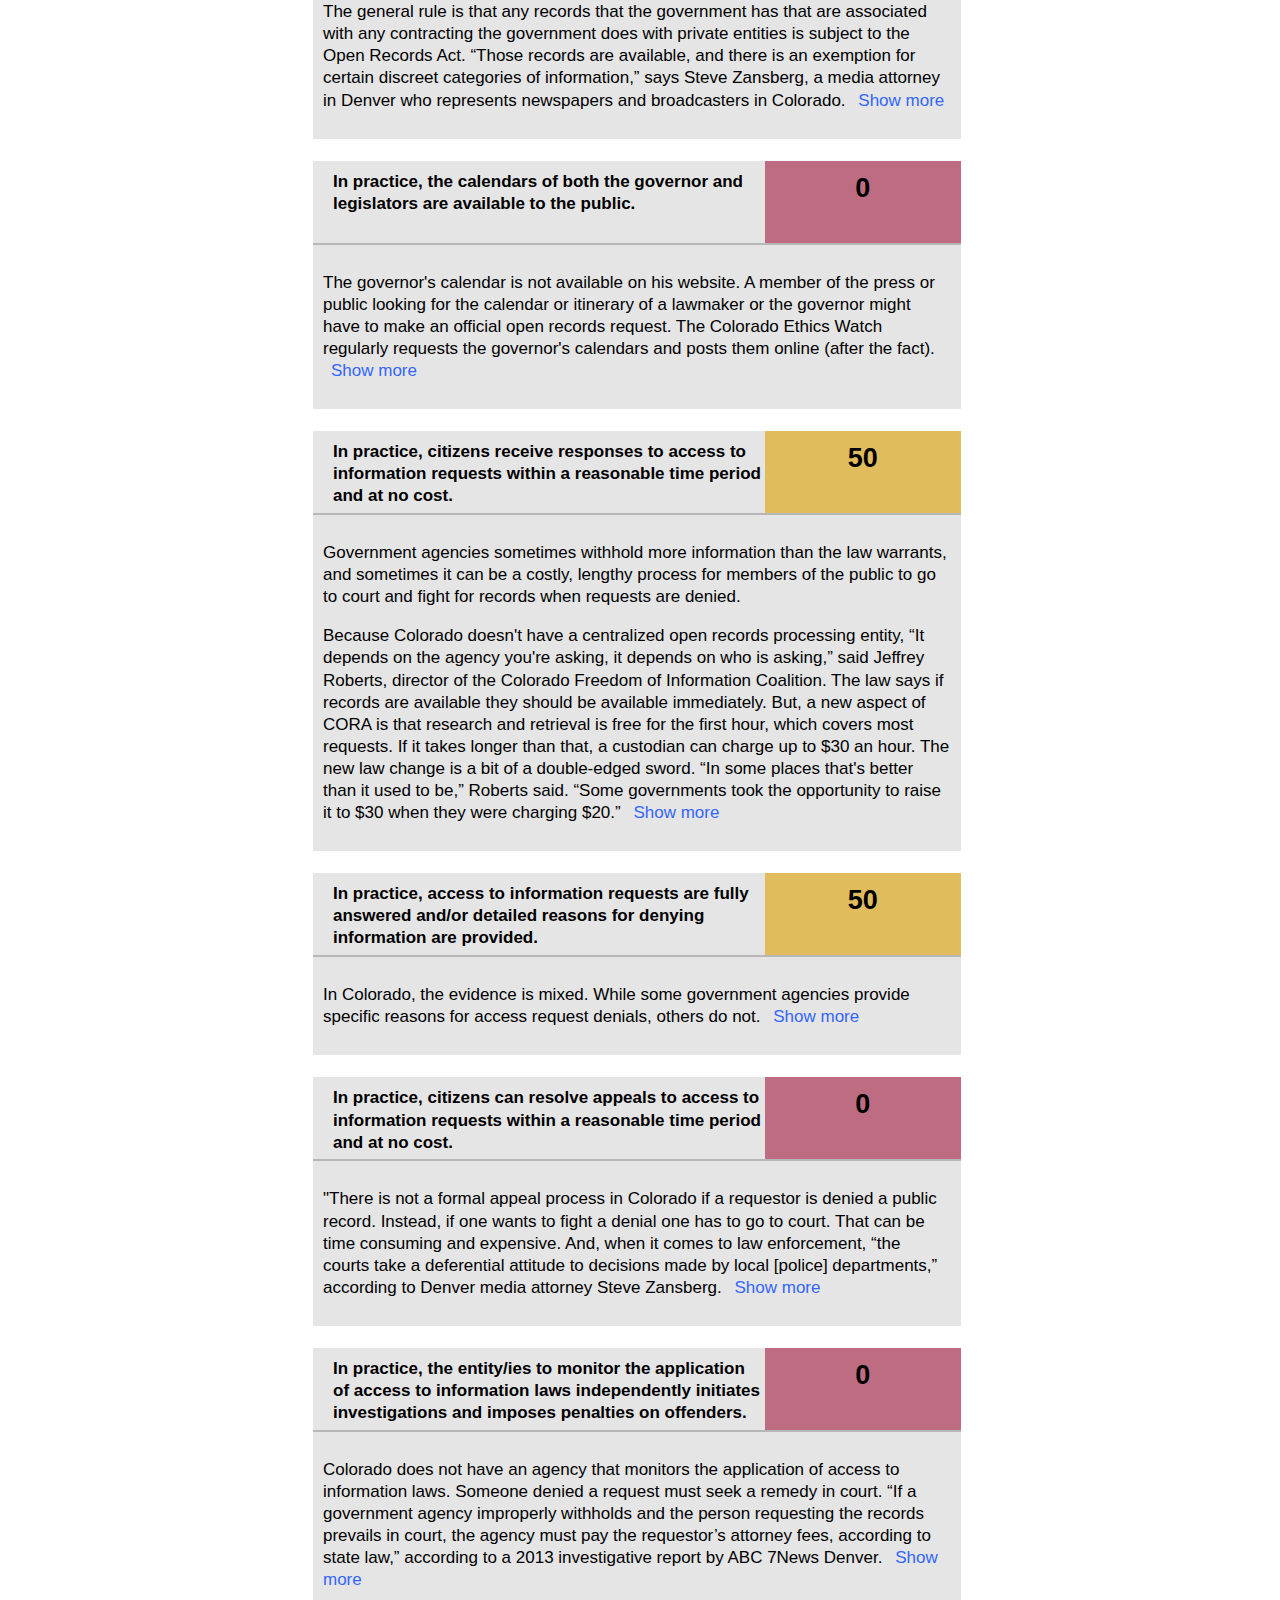
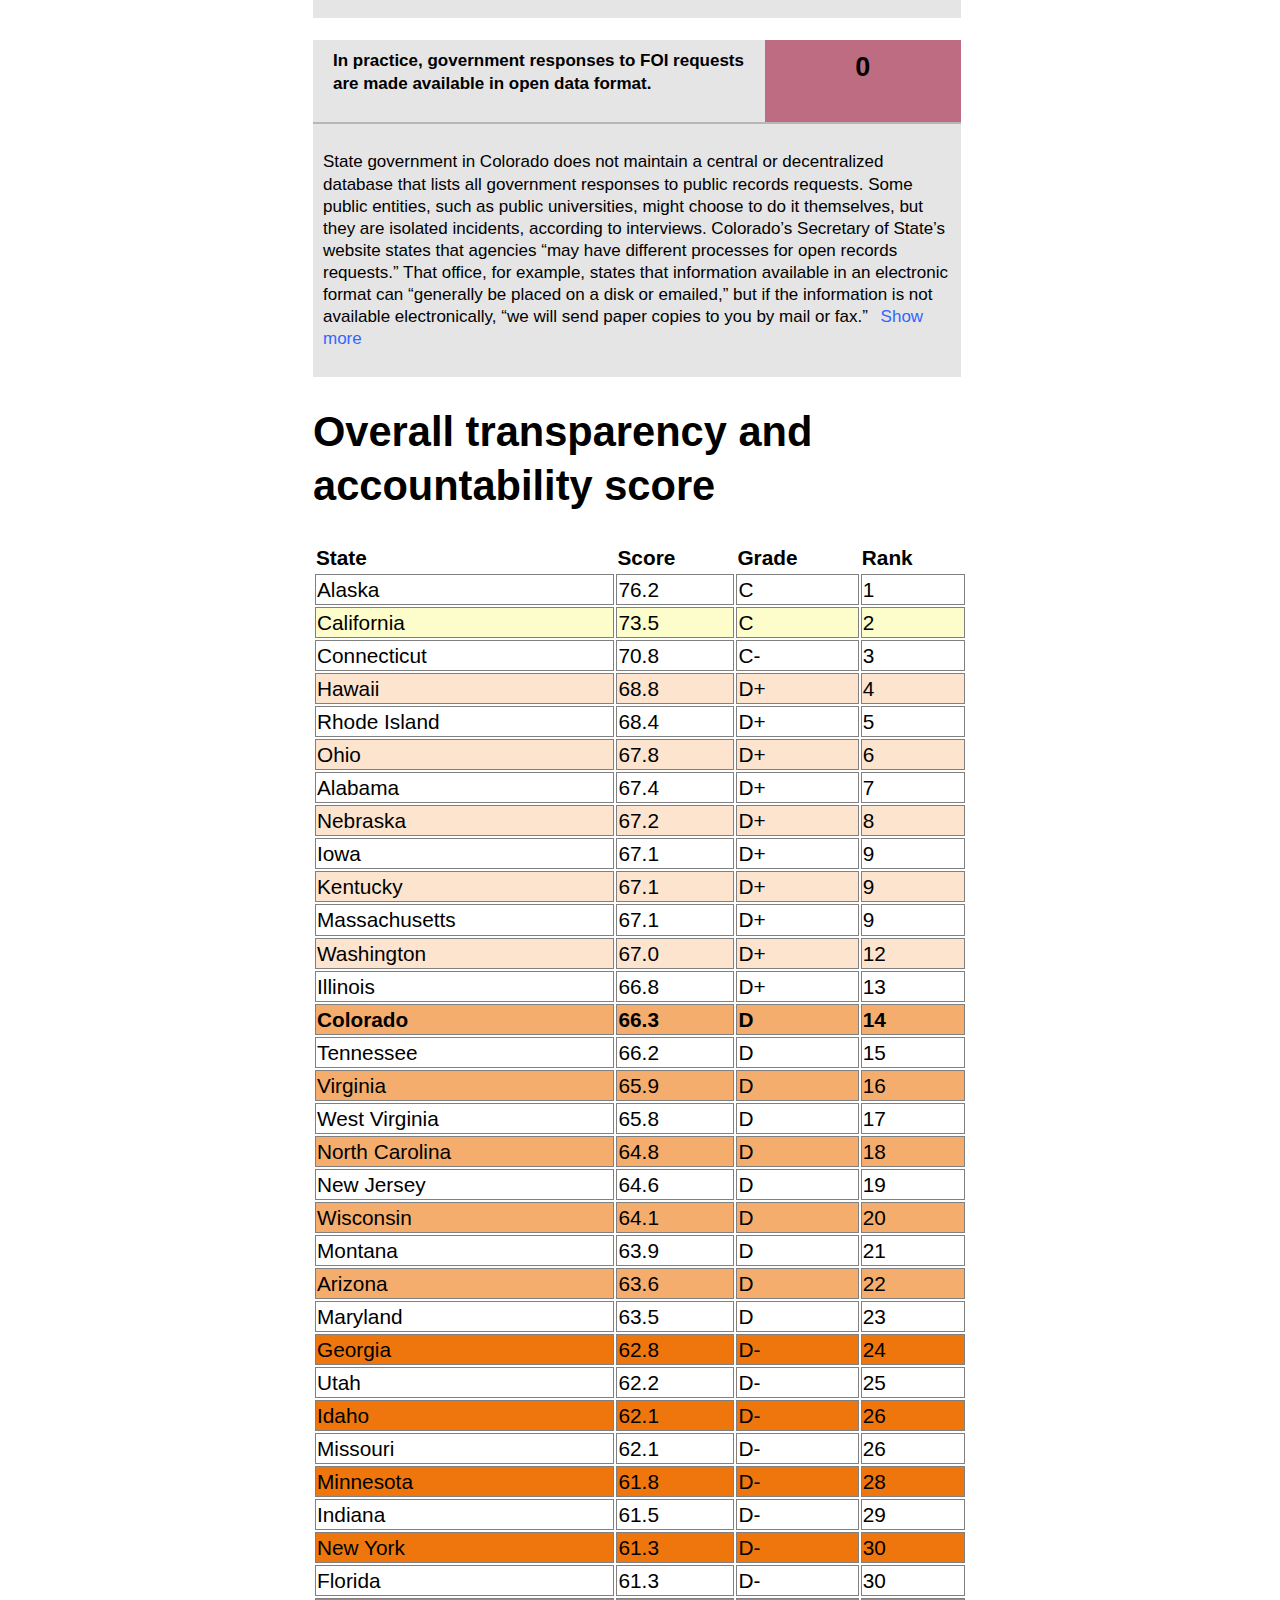
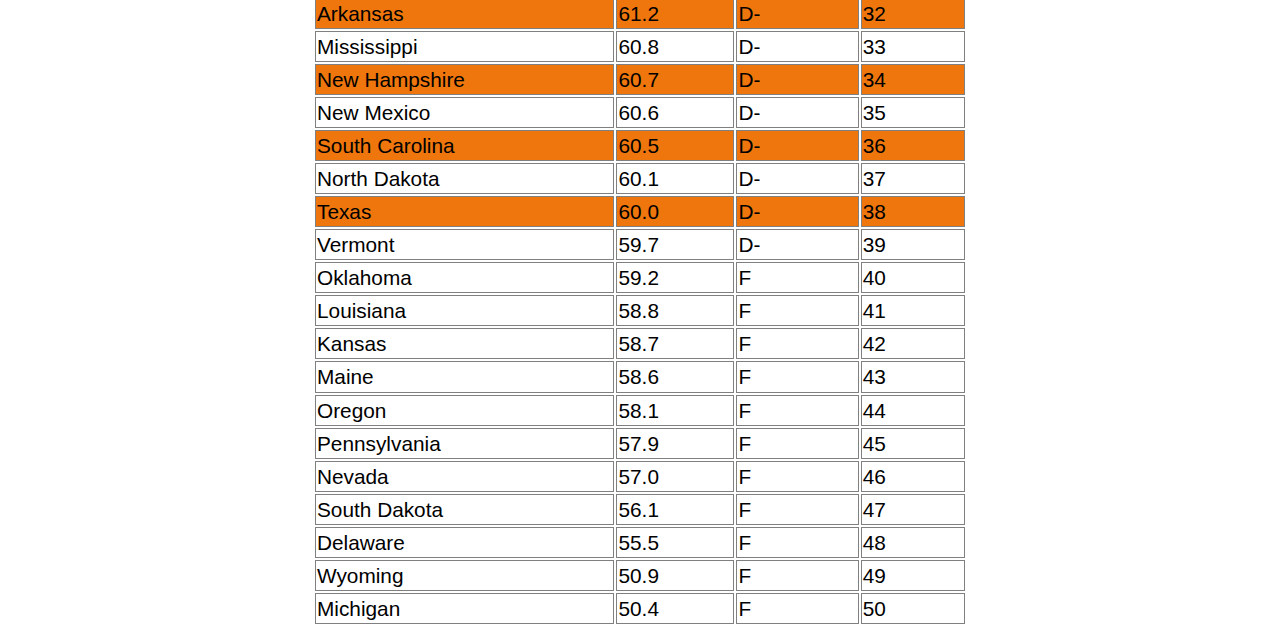
==== commit 806cb13f: "Add footable" ====
--- a/index.html
+++ b/index.html
@@ -1,7 +1,8 @@
 <!DOCTYPE html>
 <head>
 <meta charset="utf-8">
-<title>CSS Newbie Example: Show/Hide Content</title>
+<title>Colorado Government Transparency Index | The Denver Post</title>
+<link href="styles.css" rel="stylesheet" type="text/css"/>
 <script language="javascript" type="text/javascript">
 function showHide(shID) {
 	if (document.getElementById(shID)) {
@@ -16,89 +17,15 @@
 	}
 }
 </script>
-<style type="text/css">
-	#wrap {
-		font: 1.3em/1.3 Arial, Helvetica, sans-serif;
-		width: 654px;
-		margin: 0 auto;
-		background-color: #fff; }
-	h1 {
-		font-size: 200%; }
-
-	/* This CSS is used for the Show/Hide functionality. */
-	.more {
-		display: none;
-		/* border-top: 1px solid #666;
-		border-bottom: 1px solid #666; */
-		}
-	a.showLink, a.hideLink {
-		text-decoration: none;
-		color: #36f;
-		padding-left: 8px;
-		background: transparent url(down.gif) no-repeat left; }
-	a.hideLink {
-		background: transparent url(up.gif) no-repeat left; }
-	a.showLink:hover, a.hideLink:hover {
-		border-bottom: 1px dotted #36f; }
-
-	.section {
-		display: table;
-		margin: 22px 0px 0px 0px;
-	}
-	.score-yes {
-		width: 30%;
-		height: 72px;
-		float: left;
-		background-color: rgba(74,160,44,0.7);
-		font-size: 27px;
-		font-weight: bold;
-		text-align: center;
-		padding-top: 10px;
-	}
-	.score-no {
-		width: 30%;
-		height: 72px;
-		float: left;
-		background-color: rgba(161,45,76,0.7);
-		font-size: 27px;
-		font-weight: bold;
-		text-align: center;
-		padding-top: 10px;
-	}
-	.score-moderate {
-		width: 30%;
-		height: 72px;
-		float: left;
-		background-color: rgba(212,160,23,0.7);
-		font-size: 27px;
-		font-weight: bold;
-		text-align: center;
-		padding-top: 10px;
-	}
-	.question {
-		width: 66%;
-		height: 72px;
-		float: left;
-		background-color: rgba(0,0,0,0.1);
-		padding: 10px 0px 0px 20px;
-		font-size: 17px;
-		font-weight: bold;
-	}
-	.accordion {
-		clear: both;
-		width: 96%;
-		background-color: rgba(0,0,0,0.1);
-		padding: 10px;
-		font-size: 17px;
-		border-top: solid 2px rgba(0,0,0,0.2);
-	}
-</style>
 </head>
 <body>
 	<div id="wrap">
 		<div class="section">
 			<div class="question">In law, citizens have a right of access to government information through a defined mechanism.</div>
-			<div class="score-yes">YES</div>
+			<div class="score-box">
+				<div class="score-yes">YES</div>
+				<div class="sub-score">1 of 35 states</div>
+			</div>
 		</div>
 		<div class="accordion"><p>The Colorado Open Records Act, or CORA, is the state’s version of the Freedom of Information Act, which affords citizens a general access to public information. State law in Colorado also authorizes public access to some court records. <a href="#" id="sunshine-show" class="showLink" onclick="showHide('sunshine');return false;">Show more</a></p>
 		<div id="sunshine" class="more">
@@ -339,263 +266,315 @@
 		</div>
 		</div>
 
-		<table class="table table-bordered table-hover table-condensed">
-<thead><tr><th title="Field #1">State</th>
-<th title="Field #2">Score</th>
-<th title="Field #3">Grade</th>
-<th title="Field #4">Rank</th>
-</tr></thead>
-<tbody><tr><td>Alaska</td>
-<td>76.2</td>
-<td>C</td>
-<td>1</td>
-</tr>
-<tr><td>California</td>
-<td>73.5</td>
-<td>C</td>
-<td>2</td>
-</tr>
-<tr><td>Connecticut</td>
-<td>70.8</td>
-<td>C-</td>
-<td>3</td>
-</tr>
-<tr><td>Hawaii</td>
-<td>68.8</td>
-<td>D+</td>
-<td>4</td>
-</tr>
-<tr><td>Rhode Island</td>
-<td>68.4</td>
-<td>D+</td>
-<td>5</td>
-</tr>
-<tr><td>Ohio</td>
-<td>67.8</td>
-<td>D+</td>
-<td>6</td>
-</tr>
-<tr><td>Alabama</td>
-<td>67.4</td>
-<td>D+</td>
-<td>7</td>
-</tr>
-<tr><td>Nebraska</td>
-<td>67.2</td>
-<td>D+</td>
-<td>8</td>
-</tr>
-<tr><td>Iowa</td>
-<td>67.1</td>
-<td>D+</td>
-<td>9</td>
-</tr>
-<tr><td>Kentucky</td>
-<td>67.1</td>
-<td>D+</td>
-<td>9</td>
-</tr>
-<tr><td>Massachusetts</td>
-<td>67.1</td>
-<td>D+</td>
-<td>9</td>
-</tr>
-<tr><td>Washington</td>
-<td>67.0</td>
-<td>D+</td>
-<td>12</td>
-</tr>
-<tr><td>Illinois</td>
-<td>66.8</td>
-<td>D+</td>
-<td>13</td>
-</tr>
-<tr><td>Colorado</td>
-<td>66.3</td>
-<td>D</td>
-<td>14</td>
-</tr>
-<tr><td>Tennessee</td>
-<td>66.2</td>
-<td>D</td>
-<td>15</td>
-</tr>
-<tr><td>Virginia</td>
-<td>65.9</td>
-<td>D</td>
-<td>16</td>
-</tr>
-<tr><td>West Virginia</td>
-<td>65.8</td>
-<td>D</td>
-<td>17</td>
-</tr>
-<tr><td>North Carolina</td>
-<td>64.8</td>
-<td>D</td>
-<td>18</td>
-</tr>
-<tr><td>New Jersey</td>
-<td>64.6</td>
-<td>D</td>
-<td>19</td>
-</tr>
-<tr><td>Wisconsin</td>
-<td>64.1</td>
-<td>D</td>
-<td>20</td>
-</tr>
-<tr><td>Montana</td>
-<td>63.9</td>
-<td>D</td>
-<td>21</td>
-</tr>
-<tr><td>Arizona</td>
-<td>63.6</td>
-<td>D</td>
-<td>22</td>
-</tr>
-<tr><td>Maryland</td>
-<td>63.5</td>
-<td>D</td>
-<td>23</td>
-</tr>
-<tr><td>Georgia</td>
-<td>62.8</td>
-<td>D-</td>
-<td>24</td>
-</tr>
-<tr><td>Utah</td>
-<td>62.2</td>
-<td>D-</td>
-<td>25</td>
-</tr>
-<tr><td>Idaho</td>
-<td>62.1</td>
-<td>D-</td>
-<td>26</td>
-</tr>
-<tr><td>Missouri</td>
-<td>62.1</td>
-<td>D-</td>
-<td>26</td>
-</tr>
-<tr><td>Minnesota</td>
-<td>61.8</td>
-<td>D-</td>
-<td>28</td>
-</tr>
-<tr><td>Indiana</td>
-<td>61.5</td>
-<td>D-</td>
-<td>29</td>
-</tr>
-<tr><td>New York</td>
-<td>61.3</td>
-<td>D-</td>
-<td>30</td>
-</tr>
-<tr><td>Florida</td>
-<td>61.3</td>
-<td>D-</td>
-<td>30</td>
-</tr>
-<tr><td>Arkansas</td>
-<td>61.2</td>
-<td>D-</td>
-<td>32</td>
-</tr>
-<tr><td>Mississippi</td>
-<td>60.8</td>
-<td>D-</td>
-<td>33</td>
-</tr>
-<tr><td>New Hampshire</td>
-<td>60.7</td>
-<td>D-</td>
-<td>34</td>
-</tr>
-<tr><td>New Mexico</td>
-<td>60.6</td>
-<td>D-</td>
-<td>35</td>
-</tr>
-<tr><td>South Carolina</td>
-<td>60.5</td>
-<td>D-</td>
-<td>36</td>
-</tr>
-<tr><td>North Dakota</td>
-<td>60.1</td>
-<td>D-</td>
-<td>37</td>
-</tr>
-<tr><td>Texas</td>
-<td>60.0</td>
-<td>D-</td>
-<td>38</td>
-</tr>
-<tr><td>Vermont</td>
-<td>59.7</td>
-<td>D-</td>
-<td>39</td>
-</tr>
-<tr><td>Oklahoma</td>
-<td>59.2</td>
-<td>F</td>
-<td>40</td>
-</tr>
-<tr><td>Louisiana</td>
-<td>58.8</td>
-<td>F</td>
-<td>41</td>
-</tr>
-<tr><td>Kansas</td>
-<td>58.7</td>
-<td>F</td>
-<td>42</td>
-</tr>
-<tr><td>Maine</td>
-<td>58.6</td>
-<td>F</td>
-<td>43</td>
-</tr>
-<tr><td>Oregon</td>
-<td>58.1</td>
-<td>F</td>
-<td>44</td>
-</tr>
-<tr><td>Pennsylvania</td>
-<td>57.9</td>
-<td>F</td>
-<td>45</td>
-</tr>
-<tr><td>Nevada</td>
-<td>57.0</td>
-<td>F</td>
-<td>46</td>
-</tr>
-<tr><td>South Dakota</td>
-<td>56.1</td>
-<td>F</td>
-<td>47</td>
-</tr>
-<tr><td>Delaware</td>
-<td>55.5</td>
-<td>F</td>
-<td>48</td>
-</tr>
-<tr><td>Wyoming</td>
-<td>50.9</td>
-<td>F</td>
-<td>49</td>
-</tr>
-<tr><td>Michigan</td>
-<td>50.4</td>
-<td>F</td>
-<td>50</td>
-</tr>
-</tbody></table>
+		<h1>Overall transparency and accountability score</h1>
+		<table>
+			<tr>
+				<th>State</th>
+				<th>Score</th>
+				<th>Grade</th>
+				<th>Rank</th>
+			</tr>
+			<tr class="grade-c">
+				<td>Alaska</td>
+				<td>76.2</td>
+				<td>C</td>
+				<td>1</td>
+			</tr>
+			<tr class="grade-c">
+				<td>California</td>
+				<td>73.5</td>
+				<td>C</td>
+				<td>2</td>
+			</tr>
+			<tr class="grade-c-minus">
+				<td>Connecticut</td>
+				<td>70.8</td>
+				<td>C-</td>
+				<td>3</td>
+			</tr>
+			<tr class="grade-d-plus">
+				<td>Hawaii</td>
+				<td>68.8</td>
+				<td>D+</td>
+				<td>4</td>
+			</tr>
+			<tr class="grade-d-plus">
+				<td>Rhode Island</td>
+				<td>68.4</td>
+				<td>D+</td>
+				<td>5</td>
+			</tr>
+			<tr class="grade-d-plus">
+				<td>Ohio</td>
+				<td>67.8</td>
+				<td>D+</td>
+				<td>6</td>
+			</tr>
+			<tr class="grade-d-plus">
+				<td>Alabama</td>
+				<td>67.4</td>
+				<td>D+</td>
+				<td>7</td>
+			</tr>
+			<tr class="grade-d-plus">
+				<td>Nebraska</td>
+				<td>67.2</td>
+				<td>D+</td>
+				<td>8</td>
+			</tr>
+			<tr class="grade-d-plus">
+			<td>Iowa</td>
+				<td>67.1</td>
+				<td>D+</td>
+				<td>9</td>
+			</tr>
+			<tr class="grade-d-plus">
+				<td>Kentucky</td>
+				<td>67.1</td>
+				<td>D+</td>
+				<td>9</td>
+			</tr>
+			<tr class="grade-d-plus">
+				<td>Massachusetts</td>
+				<td>67.1</td>
+				<td>D+</td>
+				<td>9</td>
+			</tr>
+			<tr class="grade-d-plus">
+				<td>Washington</td>
+				<td>67.0</td>
+				<td>D+</td>
+				<td>12</td>
+			</tr>
+			<tr class="grade-d-plus">
+				<td>Illinois</td>
+				<td>66.8</td>
+				<td>D+</td>
+				<td>13</td>
+			</tr>
+			<tr class="grade-d" style="font-weight: bold">
+				<td>Colorado</td>
+				<td>66.3</td>
+				<td>D</td>
+				<td>14</td>
+			</tr>
+			<tr class="grade-d">
+				<td>Tennessee</td>
+				<td>66.2</td>
+				<td>D</td>
+				<td>15</td>
+			</tr>
+			<tr class="grade-d">
+				<td>Virginia</td>
+				<td>65.9</td>
+				<td>D</td>
+				<td>16</td>
+			</tr>
+			<tr class="grade-d">
+				<td>West Virginia</td>
+				<td>65.8</td>
+				<td>D</td>
+				<td>17</td>
+			</tr>
+			<tr class="grade-d">
+				<td>North Carolina</td>
+				<td>64.8</td>
+				<td>D</td>
+				<td>18</td>
+			</tr>
+			<tr class="grade-d">
+				<td>New Jersey</td>
+				<td>64.6</td>
+				<td>D</td>
+				<td>19</td>
+			</tr>
+			<tr class="grade-d">
+				<td>Wisconsin</td>
+				<td>64.1</td>
+				<td>D</td>
+				<td>20</td>
+			</tr>
+			<tr class="grade-d">
+				<td>Montana</td>
+				<td>63.9</td>
+				<td>D</td>
+				<td>21</td>
+			</tr>
+			<tr class="grade-d">
+				<td>Arizona</td>
+				<td>63.6</td>
+				<td>D</td>
+				<td>22</td>
+			</tr>
+			<tr class="grade-d">
+				<td>Maryland</td>
+				<td>63.5</td>
+				<td>D</td>
+				<td>23</td>
+			</tr>
+			<tr class="grade-d-minus">
+				<td>Georgia</td>
+				<td>62.8</td>
+				<td>D-</td>
+				<td>24</td>
+			</tr>
+			<tr class="grade-d-minus">
+				<td>Utah</td>
+				<td>62.2</td>
+				<td>D-</td>
+				<td>25</td>
+			</tr>
+			<tr class="grade-d-minus">
+				<td>Idaho</td>
+				<td>62.1</td>
+				<td>D-</td>
+				<td>26</td>
+			</tr>
+			<tr class="grade-d-minus">
+				<td>Missouri</td>
+				<td>62.1</td>
+				<td>D-</td>
+				<td>26</td>
+			</tr>
+			<tr class="grade-d-minus">
+				<td>Minnesota</td>
+				<td>61.8</td>
+				<td>D-</td>
+				<td>28</td>
+			</tr>
+			<tr class="grade-d-minus">
+				<td>Indiana</td>
+				<td>61.5</td>
+				<td>D-</td>
+				<td>29</td>
+			</tr>
+			<tr class="grade-d-minus">
+				<td>New York</td>
+				<td>61.3</td>
+				<td>D-</td>
+				<td>30</td>
+			</tr>
+			<tr class="grade-d-minus">
+				<td>Florida</td>
+				<td>61.3</td>
+				<td>D-</td>
+				<td>30</td>
+			</tr>
+			<tr class="grade-d-minus">
+				<td>Arkansas</td>
+				<td>61.2</td>
+				<td>D-</td>
+				<td>32</td>
+			</tr>
+			<tr class="grade-d-minus">
+				<td>Mississippi</td>
+				<td>60.8</td>
+				<td>D-</td>
+				<td>33</td>
+			</tr>
+			<tr class="grade-d-minus">
+				<td>New Hampshire</td>
+				<td>60.7</td>
+				<td>D-</td>
+				<td>34</td>
+			</tr>
+			<tr class="grade-d-minus">
+				<td>New Mexico</td>
+				<td>60.6</td>
+				<td>D-</td>
+				<td>35</td>
+			</tr>
+			<tr class="grade-d-minus">
+				<td>South Carolina</td>
+				<td>60.5</td>
+				<td>D-</td>
+				<td>36</td>
+			</tr>
+			<tr class="grade-d-minus">
+				<td>North Dakota</td>
+				<td>60.1</td>
+				<td>D-</td>
+				<td>37</td>
+			</tr>
+			<tr class="grade-d-minus">
+				<td>Texas</td>
+				<td>60.0</td>
+				<td>D-</td>
+				<td>38</td>
+			</tr>
+			<tr class="grade-d-minus">
+				<td>Vermont</td>
+				<td>59.7</td>
+				<td>D-</td>
+				<td>39</td>
+			</tr>
+			<tr class="grade-f">
+				<td>Oklahoma</td>
+				<td>59.2</td>
+				<td>F</td>
+				<td>40</td>
+				</tr>
+			<tr class="grade-f">
+				<td>Louisiana</td>
+				<td>58.8</td>
+				<td>F</td>
+				<td>41</td>
+				</tr>
+			<tr class="grade-f">
+				<td>Kansas</td>
+				<td>58.7</td>
+				<td>F</td>
+				<td>42</td>
+				</tr>
+			<tr class="grade-f">
+				<td>Maine</td>
+				<td>58.6</td>
+				<td>F</td>
+				<td>43</td>
+				</tr>
+			<tr class="grade-f">
+				<td>Oregon</td>
+				<td>58.1</td>
+				<td>F</td>
+				<td>44</td>
+				</tr>
+			<tr class="grade-f">
+				<td>Pennsylvania</td>
+				<td>57.9</td>
+				<td>F</td>
+				<td>45</td>
+				</tr>
+			<tr class="grade-f">
+				<td>Nevada</td>
+				<td>57.0</td>
+				<td>F</td>
+				<td>46</td>
+				</tr>
+			<tr class="grade-f">
+				<td>South Dakota</td>
+				<td>56.1</td>
+				<td>F</td>
+				<td>47</td>
+				</tr>
+			<tr class="grade-f">
+				<td>Delaware</td>
+				<td>55.5</td>
+				<td>F</td>
+				<td>48</td>
+				</tr>
+			<tr class="grade-f">
+				<td>Wyoming</td>
+				<td>50.9</td>
+				<td>F</td>
+				<td>49</td>
+				</tr>
+			<tr class="grade-f">
+				<td>Michigan</td>
+				<td>50.4</td>
+				<td>F</td>
+				<td>50</td>
+			</tr>
+		</table>
 	</div>
 </body>
 </html>
--- a/styles.css
+++ b/styles.css
@@ -0,0 +1,125 @@
+#wrap {
+		font: 1.3em/1.3 Arial, Helvetica, sans-serif;
+		width: 654px;
+		margin: 0 auto;
+		background-color: #fff; }
+	h1 {
+		font-size: 200%; }
+
+	/* This CSS is used for the Show/Hide functionality. */
+	.more {
+		display: none;
+		/* border-top: 1px solid #666;
+		border-bottom: 1px solid #666; */
+		}
+	a.showLink, a.hideLink {
+		text-decoration: none;
+		color: #36f;
+		padding-left: 8px;
+		background: transparent url(down.gif) no-repeat left; }
+	a.hideLink {
+		background: transparent url(up.gif) no-repeat left; }
+	a.showLink:hover, a.hideLink:hover {
+		border-bottom: 1px dotted #36f; }
+
+	.section {
+		display: table;
+		margin: 22px 0px 0px 0px;
+	}
+	.score-box {
+		width: 30%;
+		height: 82px;
+		float: left;
+		background-color: rgba(74,160,44,0.7);
+	}
+	.score-yes {
+		font-size: 27px;
+		font-weight: bold;
+		text-align: center;
+		margin-top: 15px;
+	}
+	.score-no {
+		width: 30%;
+		height: 72px;
+		float: left;
+		background-color: rgba(161,45,76,0.7);
+		font-size: 27px;
+		font-weight: bold;
+		text-align: center;
+		padding-top: 10px;
+	}
+	.score-moderate {
+		width: 30%;
+		height: 72px;
+		float: left;
+		background-color: rgba(212,160,23,0.7);
+		font-size: 27px;
+		font-weight: bold;
+		text-align: center;
+		padding-top: 10px;
+	}
+	.sub-score {
+		font-size: 10px;
+		font-weight: bold;
+		font-style: italic;
+		text-align: center;
+	}
+	.question {
+		width: 66%;
+		height: 72px;
+		float: left;
+		background-color: rgba(0,0,0,0.1);
+		padding: 10px 0px 0px 20px;
+		font-size: 17px;
+		font-weight: bold;
+	}
+	.accordion {
+		clear: both;
+		width: 96%;
+		background-color: rgba(0,0,0,0.1);
+		padding: 10px;
+		font-size: 17px;
+		border-top: solid 2px rgba(0,0,0,0.2);
+	}
+	table {
+		width: 100%;
+	}
+	table tr:nth-of-type(even) {
+    background-color: transparent !important;
+	}
+	th {
+		text-align: left;
+	}
+	td {
+		border: 1px solid gray;
+	}
+	tr.grade-c {
+		background-color: rgba(245,245,0,0.2);
+	}
+	tr.grade-c-minus {
+		background-color: rgba(245,245,0,0.6);
+	}
+	tr.grade-d-plus {
+		background-color: rgba(238,118,13,0.2);
+	}
+	tr.grade-d {
+		background-color: rgba(238,118,13,0.6);
+	}
+	tr.grade-d-minus {
+		background-color: rgba(238,118,13,1.0);
+	}
+	tr.grade-a {
+		background-color: rgba(0,175,0,0.6);
+	}
+	td.grade-b {
+		background-color: rgba(0,175,0,0.3);
+	}
+	td.grade-c {
+		background-color: rgba(245,245,0,0.1);
+	}
+	td.grade-d {
+		background-color: rgba(176,0,0,0.3);
+	}
+	td.grade-f {
+		background-color: rgba(176,0,0,0.6);
+	}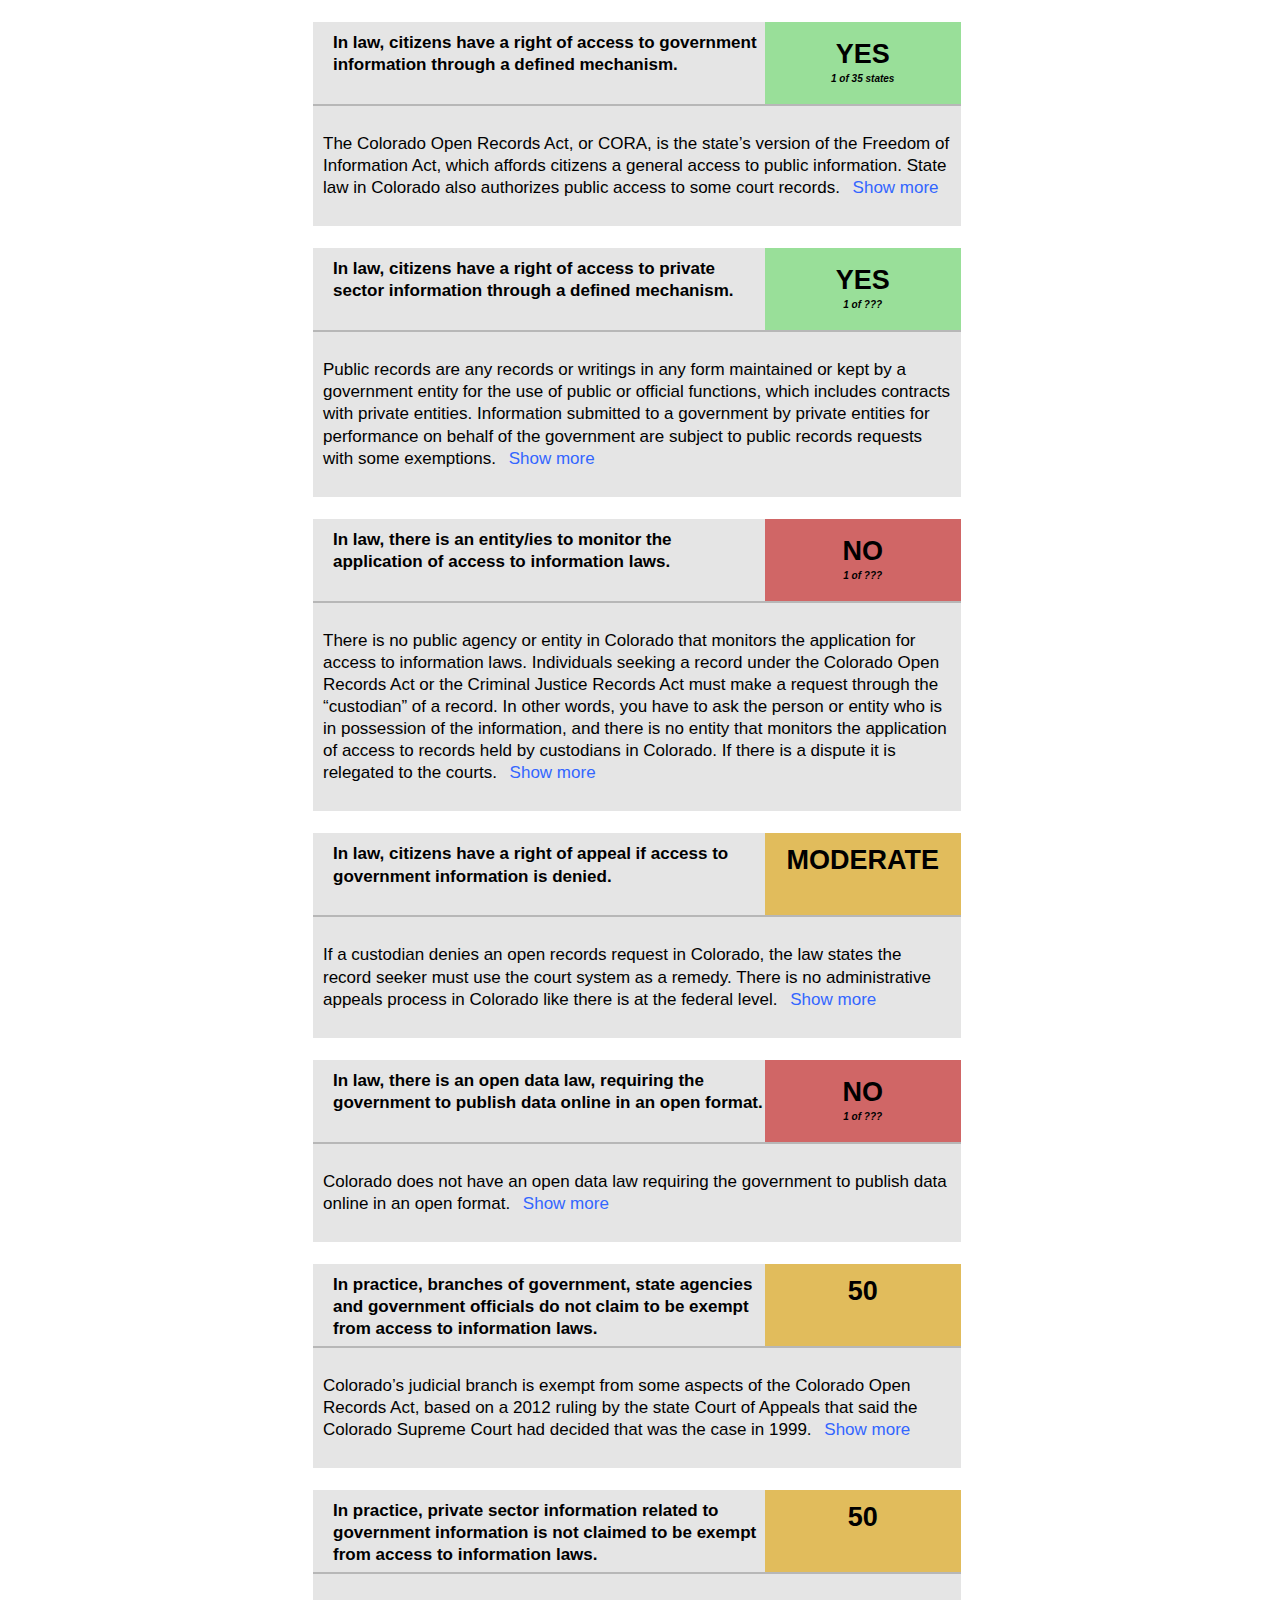
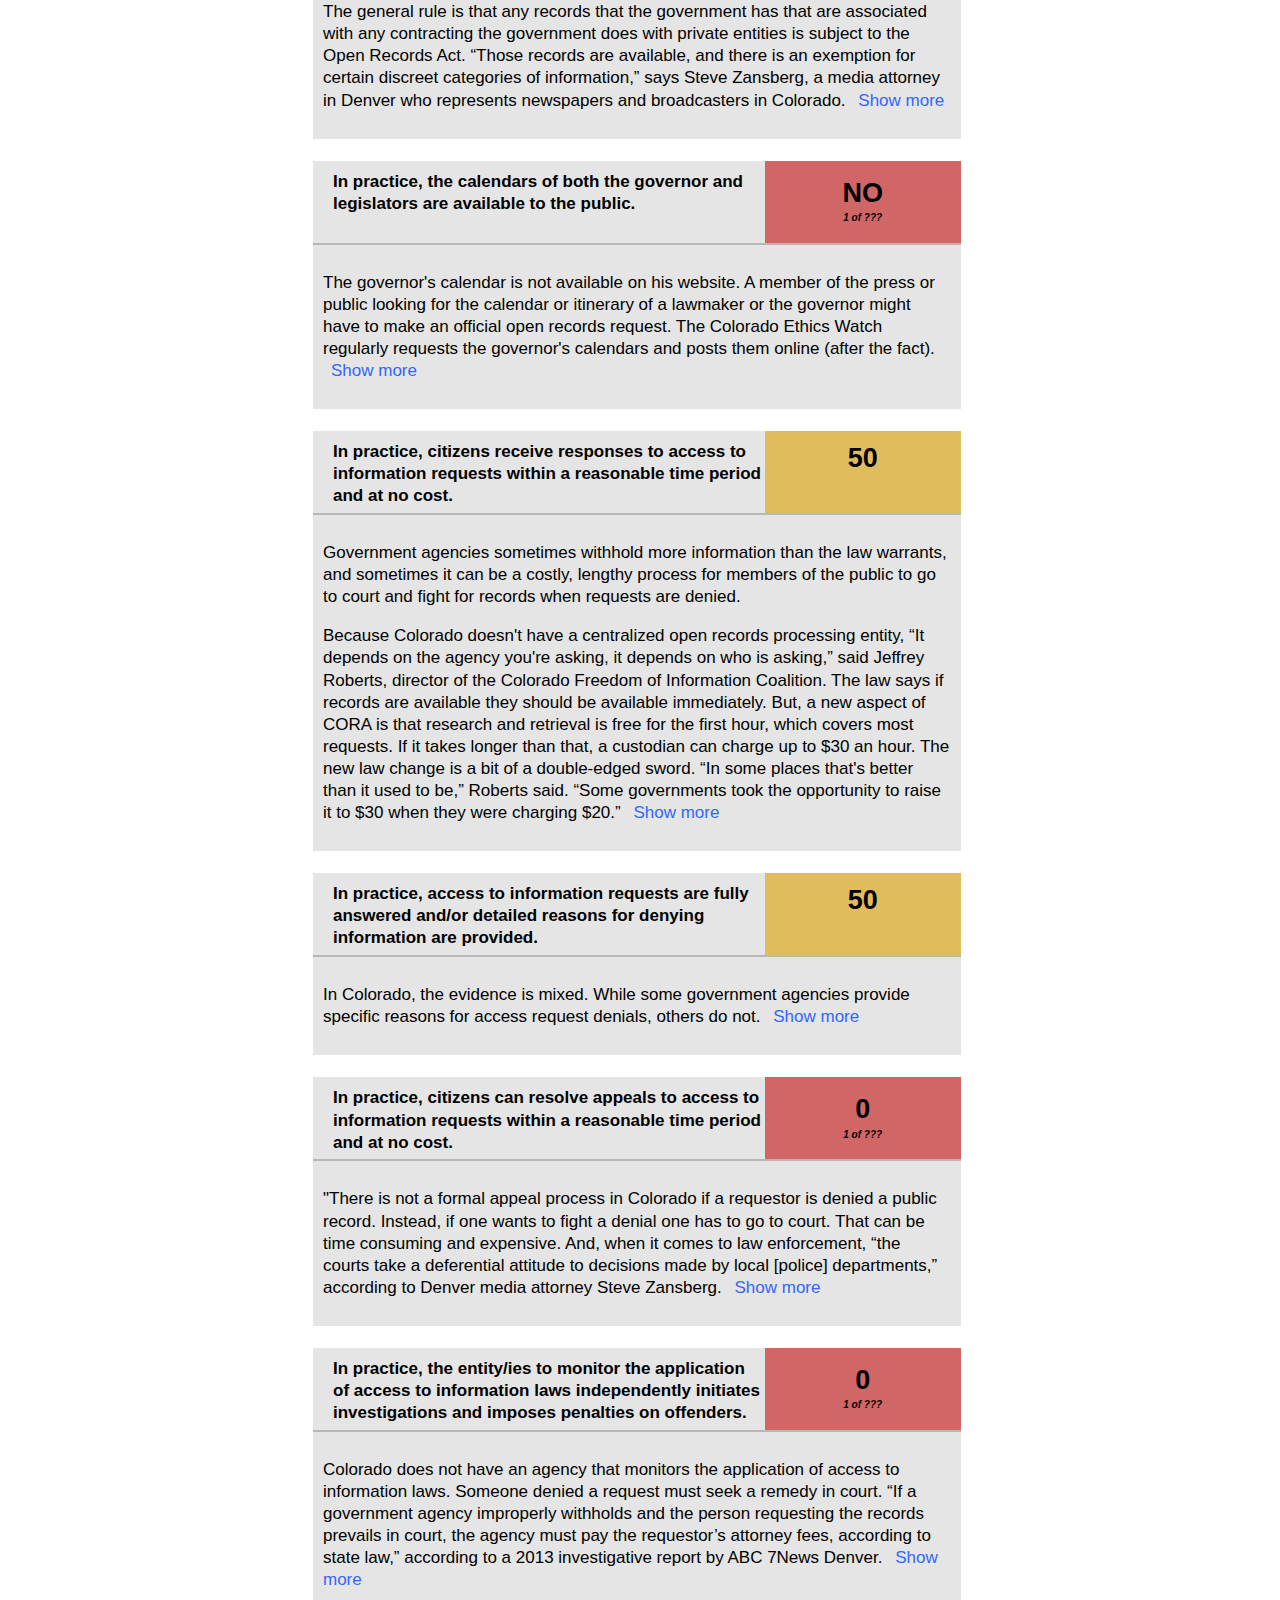
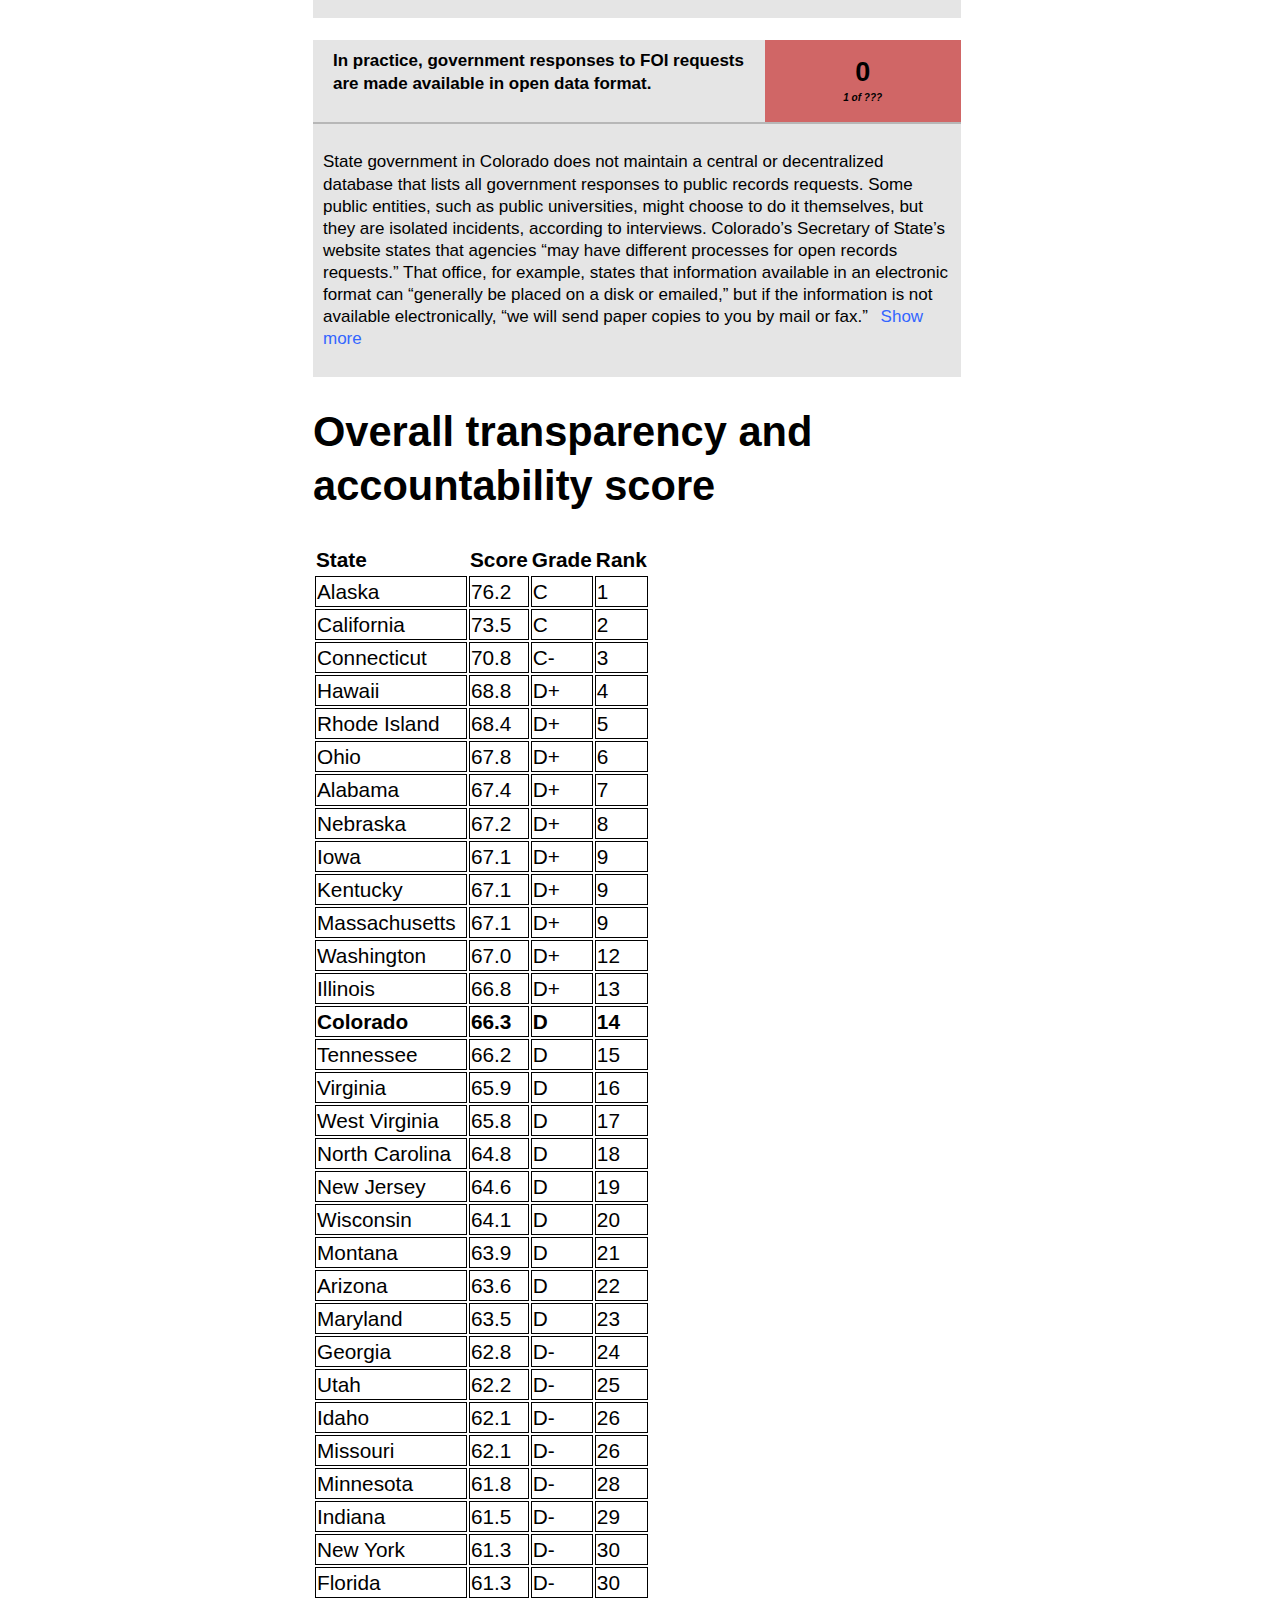
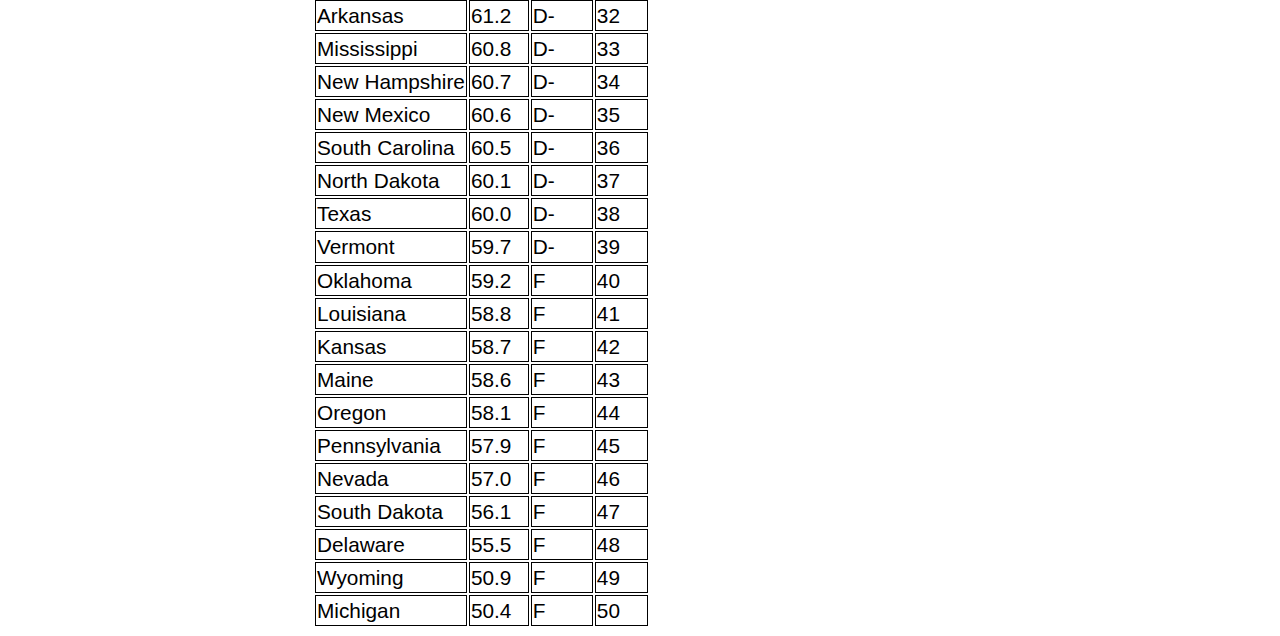
==== commit c4be4609: "Update table" ====
--- a/index.html
+++ b/index.html
@@ -22,7 +22,7 @@
 	<div id="wrap">
 		<div class="section">
 			<div class="question">In law, citizens have a right of access to government information through a defined mechanism.</div>
-			<div class="score-box">
+			<div class="score-box-yes">
 				<div class="score-yes">YES</div>
 				<div class="sub-score">1 of 35 states</div>
 			</div>
@@ -47,7 +47,10 @@
 	<div id="wrap">
 		<div class="section">
 			<div class="question">In law, citizens have a right of access to private sector information through a defined mechanism.</div>
-		  <div class="score-yes">YES</div>
+		  	<div class="score-box-yes">
+		  		<div class="score-yes">YES</div>
+		  		<div class="sub-score">1 of ???</div>
+		  	</div>
 		</div>
 		<div class="accordion"><p>Public records are any records or writings in any form maintained or kept by a government entity for the use of public or official functions, which includes contracts with private entities. Information submitted to a government by private entities for performance on behalf of the government are subject to public records requests with some exemptions. <a href="#" id="sunshine2-show" class="showLink" onclick="showHide('sunshine2');return false;">Show more</a></p>
 		<div id="sunshine2" class="more">
@@ -68,7 +71,10 @@
 	<div id="wrap">
 		<div class="section">
 			<div class="question">In law, there is an entity/ies to monitor the application of access to information laws.</div>
-		  <div class="score-no">NO</div>
+		  	<div class="score-box-no">
+		  		<div class="score-no">NO</div>
+		  		<div class="sub-score">1 of ???</div>
+		  	</div>
 		</div>
 		<div class="accordion"><p>There is no public agency or entity in Colorado that monitors the application for access to information laws. Individuals seeking a record under the Colorado Open Records Act or the Criminal Justice Records Act must make a request through the “custodian” of a record. In other words, you have to ask the person or entity who is in possession of the information, and there is no entity that monitors the application of access to records held by custodians in Colorado. If there is a dispute it is relegated to the courts. <a href="#" id="sunshine3-show" class="showLink" onclick="showHide('sunshine3');return false;">Show more</a></p>
 		<div id="sunshine3" class="more">
@@ -98,7 +104,10 @@
 	<div id="wrap">
 		<div class="section">
 			<div class="question">In law, there is an open data law, requiring the government to publish data online in an open format.</div>
-			<div class="score-no">NO</div>
+			<div class="score-box-no">
+		  		<div class="score-no">NO</div>
+		  		<div class="sub-score">1 of ???</div>
+		  	</div>
 		</div>
 		<div class="accordion"><p>Colorado does not have an open data law requiring the government to publish data online in an open format. <a href="#" id="sunshine5-show" class="showLink" onclick="showHide('sunshine5');return false;">Show more</a></p>
 		<div id="sunshine5" class="more">
@@ -163,7 +172,10 @@
 	<div id="wrap">
 	  <div class="section">
 	    <div class="question">In practice, the calendars of both the governor and legislators are available to the public.</div>
-	    <div class="score-no">0</div>
+	    <div class="score-box-no">
+		  	<div class="score-no">NO</div>
+		  	<div class="sub-score">1 of ???</div>
+		</div>
 	  </div>
 	  <div class="accordion"><p>The governor's calendar is not available on his website. A member of the press or public looking for the calendar or itinerary of a lawmaker or the governor might have to make an official open records request. The Colorado Ethics Watch regularly requests the governor's calendars and posts them online (after the fact). <a href="#" id="sunshine8-show" class="showLink" onclick="showHide('sunshine8');return false;">Show more</a></p>
 		<div id="sunshine8" class="more">
@@ -222,7 +234,10 @@
 	<div id="wrap">
 	  <div class="section">
 	    <div class="question">In practice, citizens can resolve appeals to access to information requests within a reasonable time period and at no cost.</div>
-	    <div class="score-no">0</div>
+	    <div class="score-box-no">
+	  		<div class="score-no">0</div>
+	  		<div class="sub-score">1 of ???</div>
+	  	</div>
 	  </div>
 	  <div class="accordion"><p>"There is not a formal appeal process in Colorado if a requestor is denied a public record. Instead, if one wants to fight a denial one has to go to court. That can be time consuming and expensive. And, when it comes to law enforcement, “the courts take a deferential attitude to decisions made by local [police] departments,” according to Denver media attorney Steve Zansberg. <a href="#" id="sunshine11-show" class="showLink" onclick="showHide('sunshine11');return false;">Show more</a></p>
 		<div id="sunshine11" class="more">
@@ -239,7 +254,10 @@
 	<div id="wrap">
 	  <div class="section">
 	    <div class="question">In practice, the entity/ies to monitor the application of access to information laws independently initiates investigations and imposes penalties on offenders.</div>
-	    <div class="score-no">0</div>
+	    <div class="score-box-no">
+	  		<div class="score-no">0</div>
+	  		<div class="sub-score">1 of ???</div>
+	  	</div>
 	  </div>
 	  <div class="accordion"><p>Colorado does not have an agency that monitors the application of access to information laws. Someone denied a request must seek a remedy in court. “If a government agency improperly withholds and the person requesting the records prevails in court, the agency must pay the requestor’s attorney fees, according to state law,” according to a 2013 investigative report by ABC 7News Denver. <a href="#" id="sunshine12-show" class="showLink" onclick="showHide('sunshine12');return false;">Show more</a></p>
 		<div id="sunshine12" class="more">
@@ -254,7 +272,10 @@
 	<div id="wrap">
 	  <div class="section">
 	    <div class="question">In practice, government responses to FOI requests are made available in open data format.</div>
-	    <div class="score-no">0</div>
+	    <div class="score-box-no">
+	  		<div class="score-no">0</div>
+	  		<div class="sub-score">1 of ???</div>
+	  	</div>
 	  </div>
 	  <div class="accordion"><p>State government in Colorado does not maintain a central or decentralized database that lists all government responses to public records requests. Some public entities, such as public universities, might choose to do it themselves, but they are isolated incidents, according to interviews. Colorado’s Secretary of State’s website states that agencies “may have different processes for open records requests.” That office, for example, states that information available in an electronic format can “generally be placed on a disk or emailed,” but if the information is not available electronically, “we will send paper copies to you by mail or fax.” <a href="#" id="sunshine13-show" class="showLink" onclick="showHide('sunshine13');return false;">Show more</a></p>
 		<div id="sunshine13" class="more">
--- a/styles.css
+++ b/styles.css
@@ -26,11 +26,11 @@
 		display: table;
 		margin: 22px 0px 0px 0px;
 	}
-	.score-box {
+	.score-box-yes {
 		width: 30%;
 		height: 82px;
 		float: left;
-		background-color: rgba(74,160,44,0.7);
+		background-color: rgba(0,175,0,0.4);
 	}
 	.score-yes {
 		font-size: 27px;
@@ -38,15 +38,17 @@
 		text-align: center;
 		margin-top: 15px;
 	}
+	.score-box-no {
+		width: 30%;
+		height: 82px;
+		float: left;
+		background-color: rgba(176,0,0,0.6);
+	}
 	.score-no {
-		width: 30%;
-		height: 72px;
-		float: left;
-		background-color: rgba(161,45,76,0.7);
 		font-size: 27px;
 		font-weight: bold;
 		text-align: center;
-		padding-top: 10px;
+		padding-top: 15px;
 	}
 	.score-moderate {
 		width: 30%;
@@ -82,7 +84,7 @@
 		border-top: solid 2px rgba(0,0,0,0.2);
 	}
 	table {
-		width: 100%;
+		margin-top: 30px;
 	}
 	table tr:nth-of-type(even) {
     background-color: transparent !important;
@@ -91,9 +93,9 @@
 		text-align: left;
 	}
 	td {
-		border: 1px solid gray;
+		border: 1px solid black;
 	}
-	tr.grade-c {
+	/* tr.grade-c {
 		background-color: rgba(245,245,0,0.2);
 	}
 	tr.grade-c-minus {
@@ -107,8 +109,8 @@
 	}
 	tr.grade-d-minus {
 		background-color: rgba(238,118,13,1.0);
-	}
-	tr.grade-a {
+	} */
+	td.grade-a {
 		background-color: rgba(0,175,0,0.6);
 	}
 	td.grade-b {
@@ -122,4 +124,30 @@
 	}
 	td.grade-f {
 		background-color: rgba(176,0,0,0.6);
+	}
+	#legend {
+  		display: inline;
+  		margin-bottom: 15px;
+	}
+	#circle {
+		width: 30px;
+		height: 30px;
+		-moz-border-radius: 30px;
+		-webkit-border-radius: 30px;
+		border-radius: 15px;
+		padding-top: 3px;
+		text-align: center;
+		font-family: "Oswald" Arial sans-serif;
+		font-weight: 400;
+		float: left;
+		margin-right: 10px;
+	}
+	#legend-text {
+		color: rgba(0,0,0,0.3);
+		font-family: "Oswald" Arial sans-serif;
+		font-size: 18px;
+		font-weight: 400;
+		padding-top: 3px;
+		margin-right: 8px;
+		float: left;
 	}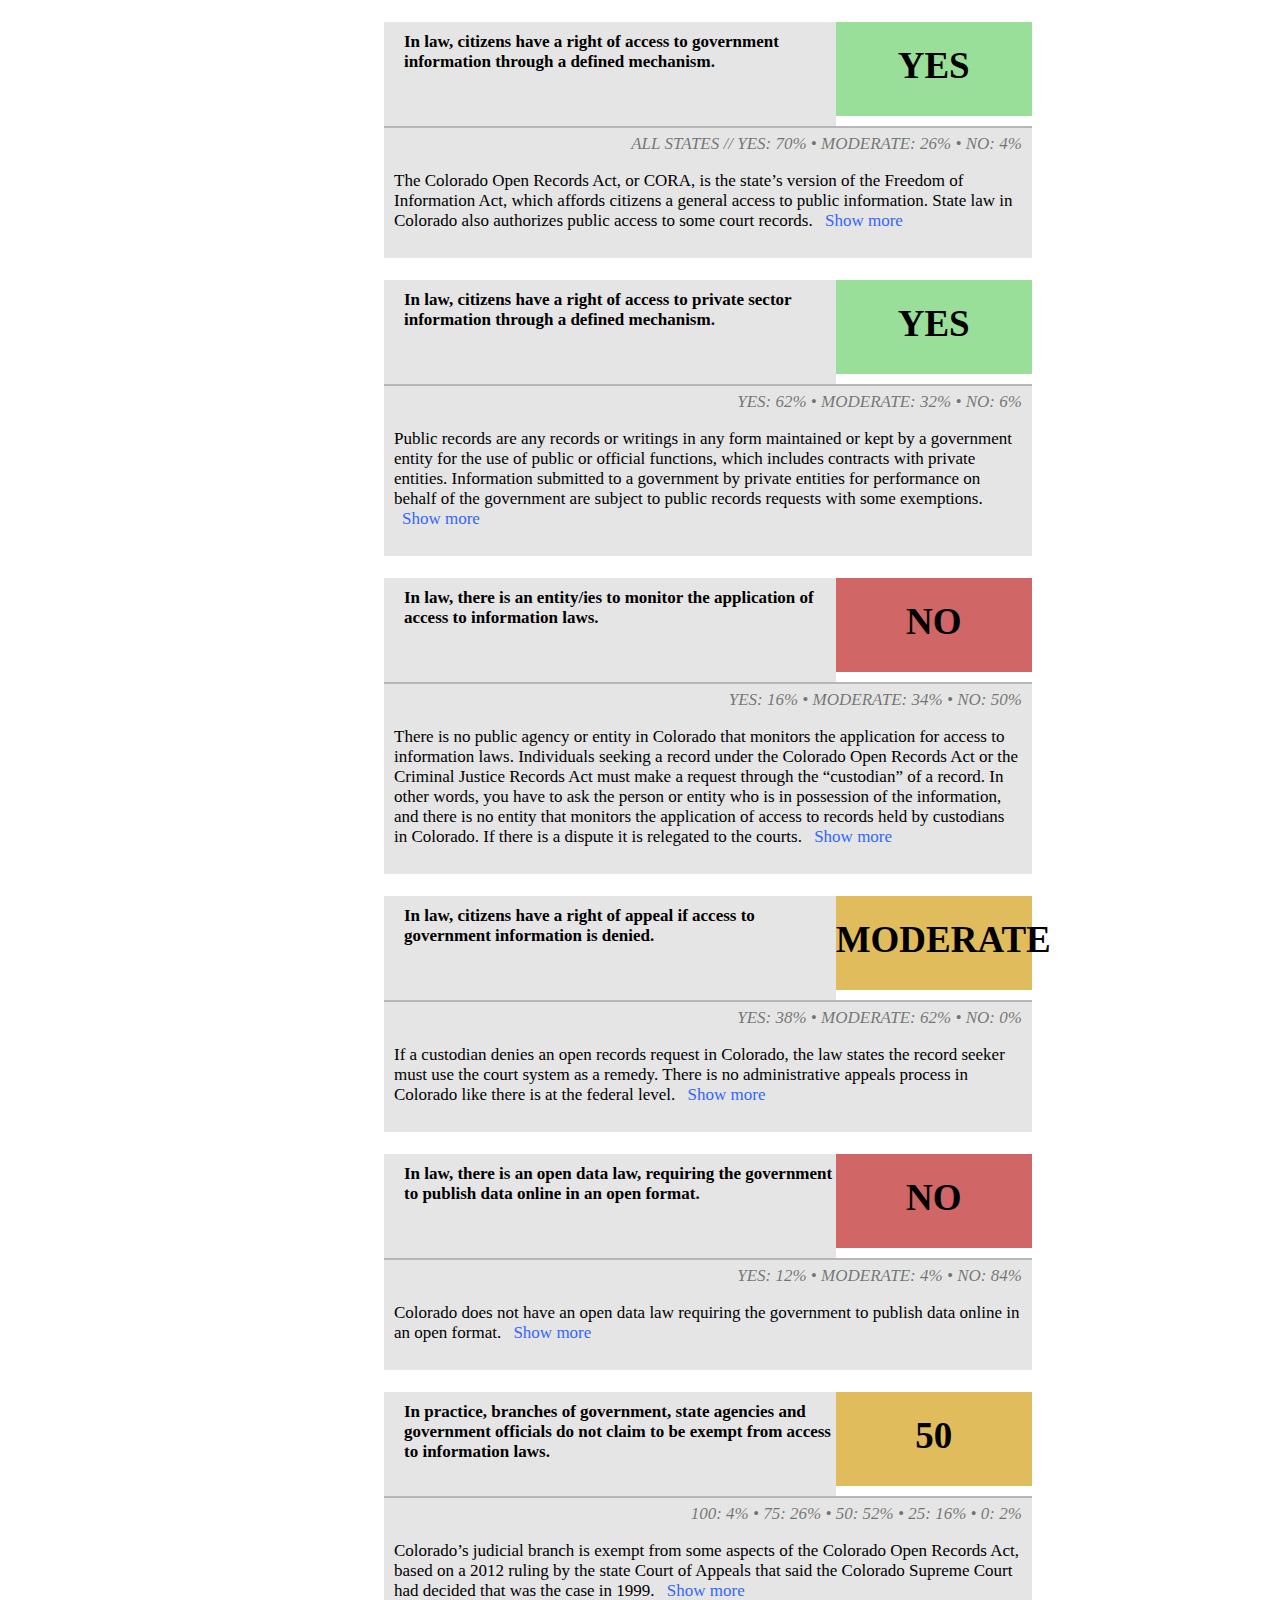
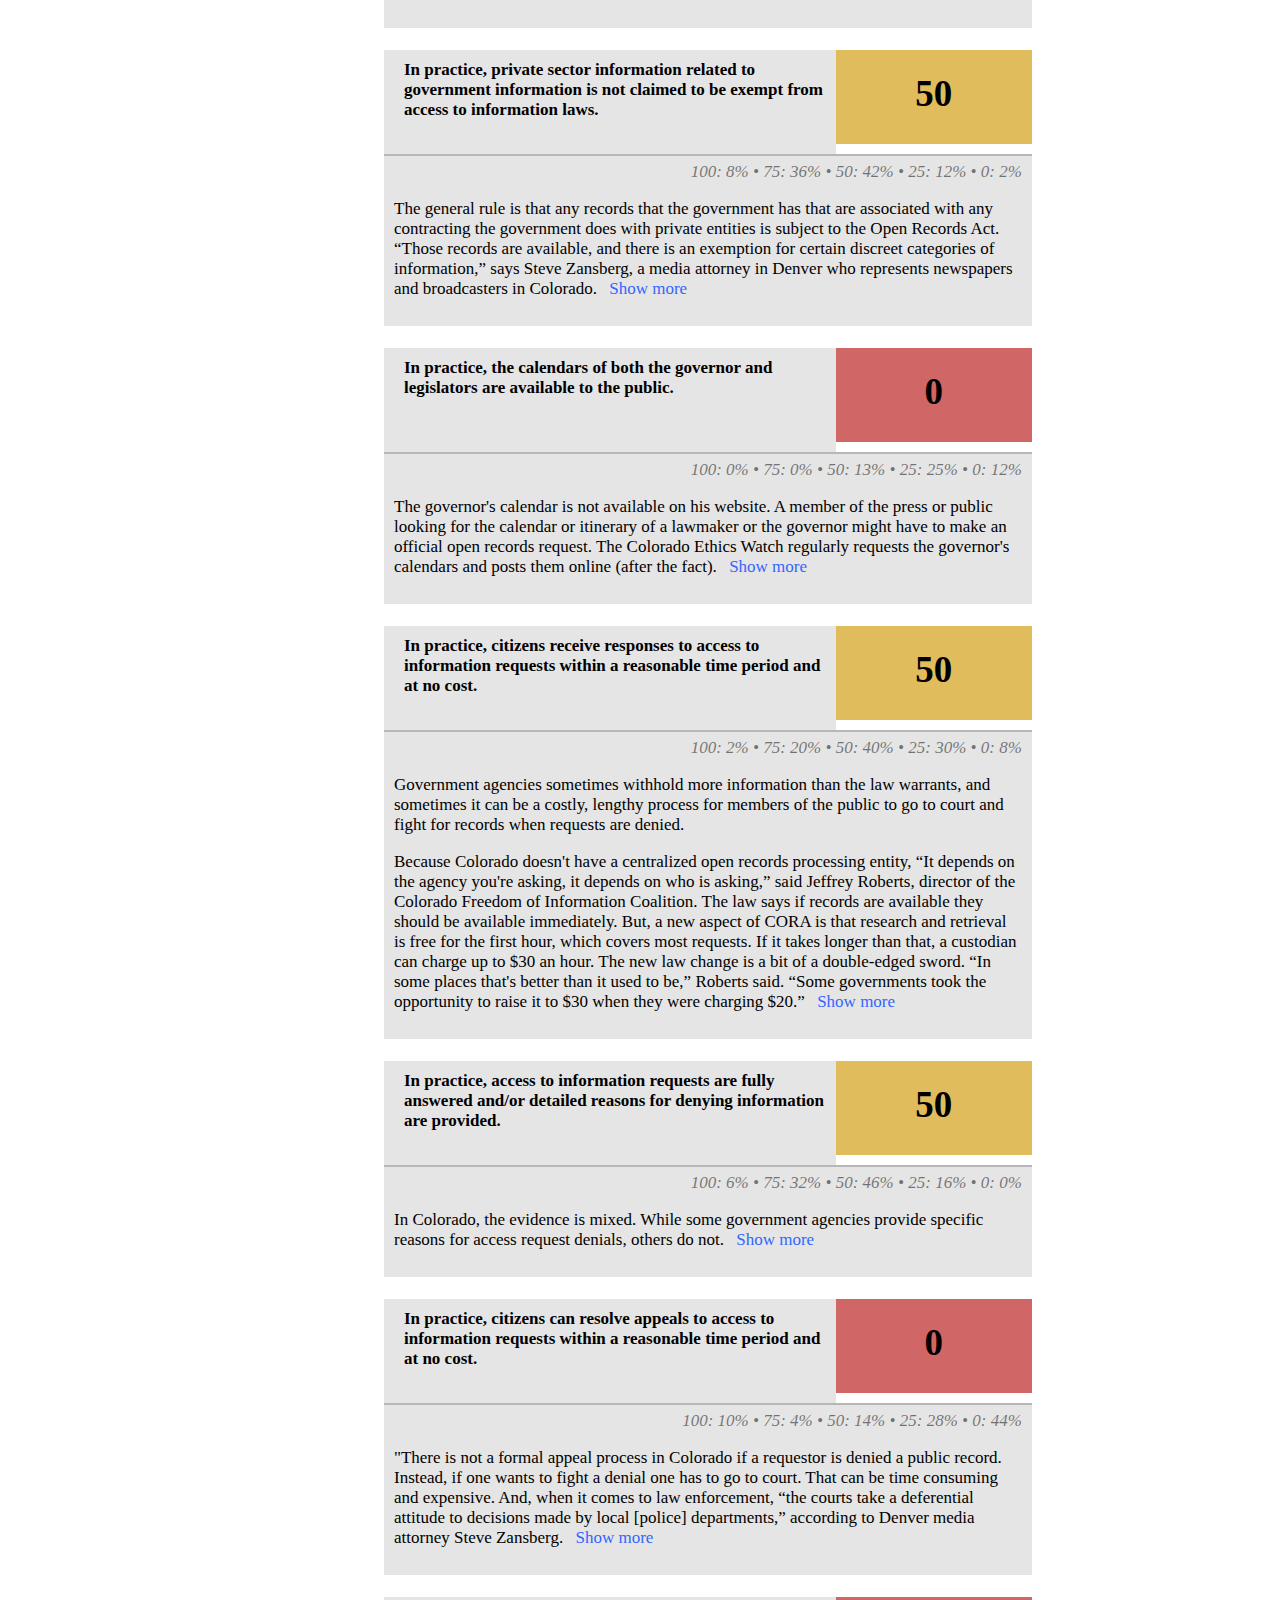
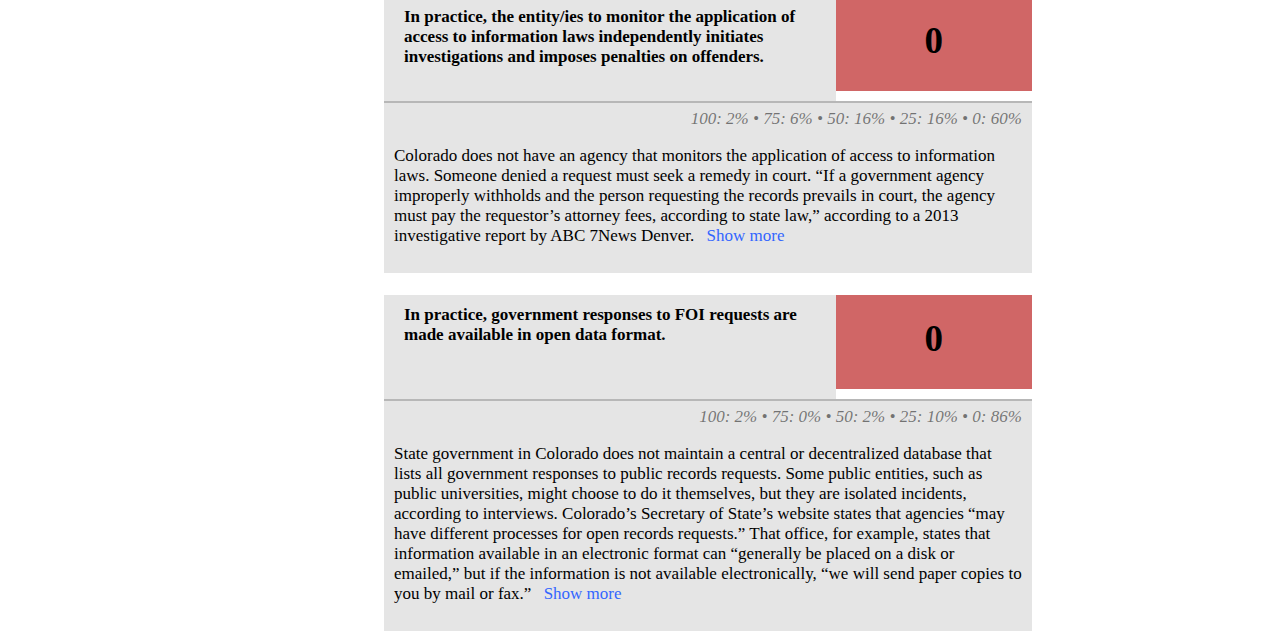
==== commit 558c3666: "Update" ====
--- a/index.html
+++ b/index.html
@@ -24,10 +24,10 @@
 			<div class="question">In law, citizens have a right of access to government information through a defined mechanism.</div>
 			<div class="score-box-yes">
 				<div class="score-yes">YES</div>
-				<div class="sub-score">1 of 35 states</div>
 			</div>
 		</div>
-		<div class="accordion"><p>The Colorado Open Records Act, or CORA, is the state’s version of the Freedom of Information Act, which affords citizens a general access to public information. State law in Colorado also authorizes public access to some court records. <a href="#" id="sunshine-show" class="showLink" onclick="showHide('sunshine');return false;">Show more</a></p>
+		<div class="accordion"><p class="score-all">ALL STATES // YES: 70% &bull; MODERATE: 26% &bull; NO: 4%</p>
+		<p>The Colorado Open Records Act, or CORA, is the state’s version of the Freedom of Information Act, which affords citizens a general access to public information. State law in Colorado also authorizes public access to some court records. <a href="#" id="sunshine-show" class="showLink" onclick="showHide('sunshine');return false;">Show more</a></p>
 		<div id="sunshine" class="more">
 			<p>The mechanism for citizens to access information in Colorado is to file an open records request. As the law’s legislative declaration says: “It is declared to be the public policy of this state that all public records shall be open for inspection by any person at reasonable times, except as … otherwise specifically provided by law.”</p>
 			<p>The open records laws of Colorado are also two-pronged: There’s CORA, and there’s the Criminal Justice Records Act (CJRA), which generally applies to law enforcement and the courts. Both specify that information can be accessed by asking the custodian of the record.</p>
@@ -49,10 +49,10 @@
 			<div class="question">In law, citizens have a right of access to private sector information through a defined mechanism.</div>
 		  	<div class="score-box-yes">
 		  		<div class="score-yes">YES</div>
-		  		<div class="sub-score">1 of ???</div>
 		  	</div>
 		</div>
-		<div class="accordion"><p>Public records are any records or writings in any form maintained or kept by a government entity for the use of public or official functions, which includes contracts with private entities. Information submitted to a government by private entities for performance on behalf of the government are subject to public records requests with some exemptions. <a href="#" id="sunshine2-show" class="showLink" onclick="showHide('sunshine2');return false;">Show more</a></p>
+		<div class="accordion"><p class="score-all">YES: 62% &bull; MODERATE: 32% &bull; NO: 6%</p>
+		<p>Public records are any records or writings in any form maintained or kept by a government entity for the use of public or official functions, which includes contracts with private entities. Information submitted to a government by private entities for performance on behalf of the government are subject to public records requests with some exemptions. <a href="#" id="sunshine2-show" class="showLink" onclick="showHide('sunshine2');return false;">Show more</a></p>
 		<div id="sunshine2" class="more">
 			<p>The mechanism for citizens to access information in Colorado is to file an open records request with the custodian.</p>
 			<p>Colorado has several factors for determining if and when private information should be public; much of that has been determined through case law rather than a general right to access under state statute or the constitution.</p>
@@ -73,10 +73,10 @@
 			<div class="question">In law, there is an entity/ies to monitor the application of access to information laws.</div>
 		  	<div class="score-box-no">
 		  		<div class="score-no">NO</div>
-		  		<div class="sub-score">1 of ???</div>
 		  	</div>
 		</div>
-		<div class="accordion"><p>There is no public agency or entity in Colorado that monitors the application for access to information laws. Individuals seeking a record under the Colorado Open Records Act or the Criminal Justice Records Act must make a request through the “custodian” of a record. In other words, you have to ask the person or entity who is in possession of the information, and there is no entity that monitors the application of access to records held by custodians in Colorado. If there is a dispute it is relegated to the courts. <a href="#" id="sunshine3-show" class="showLink" onclick="showHide('sunshine3');return false;">Show more</a></p>
+		<div class="accordion"><p class="score-all">YES: 16% &bull; MODERATE: 34% &bull; NO: 50%</p>
+		<p>There is no public agency or entity in Colorado that monitors the application for access to information laws. Individuals seeking a record under the Colorado Open Records Act or the Criminal Justice Records Act must make a request through the “custodian” of a record. In other words, you have to ask the person or entity who is in possession of the information, and there is no entity that monitors the application of access to records held by custodians in Colorado. If there is a dispute it is relegated to the courts. <a href="#" id="sunshine3-show" class="showLink" onclick="showHide('sunshine3');return false;">Show more</a></p>
 		<div id="sunshine3" class="more">
 			<p><a href="http://www.lexisnexis.com/hottopics/colorado/?app=00075&view=full&interface=1&docinfo=off&searchtype=get&search=C.R.S.+24-72-201">Colorado Open Records Act, Colorado Revised Statutes 24-72-201 to 24-72-309, 1963</a></p>
 			<p>Confirmed with Steve Zansberg, a Denver-based media attorney who represents Colorado newspapers and broadcasters, and is president of the Colorado Freedom of Information Coalition, during a Jan. 26, 2015 phone interview.</p>
@@ -89,9 +89,12 @@
 	<div id="wrap">
 		<div class="section">
 			<div class="question">In law, citizens have a right of appeal if access to government information is denied.</div>
-			<div class="score-moderate">MODERATE</div>
-		</div>
-		<div class="accordion"><p>If a custodian denies an open records request in Colorado, the law states the record seeker must use the court system as a remedy. There is no administrative appeals process in Colorado like there is at the federal level. <a href="#" id="sunshine4-show" class="showLink" onclick="showHide('sunshine4');return false;">Show more</a></p>
+			<div class="score-box-moderate">
+				<div class="score-moderate">MODERATE</div>
+			</div>
+		</div>
+		<div class="accordion"><p class="score-all">YES: 38% &bull; MODERATE: 62% &bull; NO: 0%</p>
+		<p>If a custodian denies an open records request in Colorado, the law states the record seeker must use the court system as a remedy. There is no administrative appeals process in Colorado like there is at the federal level. <a href="#" id="sunshine4-show" class="showLink" onclick="showHide('sunshine4');return false;">Show more</a></p>
 		<div id="sunshine4" class="more">
 			<p><a href="https://www.sos.state.co.us/pubs/info_center/files/CORA_Act.pdf">Colorado Open Records Act, 24-72-307, Challenge to accuracy and completeness - appeals</a></p>
 			<p>Confirmed with Steve Zansberg, a Denver-based media attorney who represents Colorado newspapers and broadcasters, and is president of the Colorado Freedom of Information Coalition, during a Jan. 26, 2015 phone interview.</p>
@@ -106,10 +109,10 @@
 			<div class="question">In law, there is an open data law, requiring the government to publish data online in an open format.</div>
 			<div class="score-box-no">
 		  		<div class="score-no">NO</div>
-		  		<div class="sub-score">1 of ???</div>
 		  	</div>
 		</div>
-		<div class="accordion"><p>Colorado does not have an open data law requiring the government to publish data online in an open format. <a href="#" id="sunshine5-show" class="showLink" onclick="showHide('sunshine5');return false;">Show more</a></p>
+		<div class="accordion"><p class="score-all">YES: 12% &bull; MODERATE: 4% &bull; NO: 84%</p>
+		<p>Colorado does not have an open data law requiring the government to publish data online in an open format. <a href="#" id="sunshine5-show" class="showLink" onclick="showHide('sunshine5');return false;">Show more</a></p>
 		<div id="sunshine5" class="more">
 			<p>Some public records, however, do appear online. In 2009, a Colorado governor issued an executive order establishing the Transparency Online Project, which stated in part: “The Open Meetings Act and the Colorado Open Records Act provide Colorado's citizens with a strong expectation of accountability by providing open access to the state's public records and meetings. The advent of the internet provides new opportunities for state government to foster transparency and accountability.” A new transparency web site launched Jan. 1, 2015.</p>
 			<p>“The TOP system is not intended to replace Colorado citizen's access to public information allowed by the Colorado Open Records Act,” reads a state government website about the transparency project. “Rather it is intended to reduce the time and cost associated with open records requests and to maximize convenience for state citizens in accessing state financial information. Any information that is not available in the TOP system remains available to the public in accordance with the Colorado Open Records Act.”</p>
@@ -124,9 +127,12 @@
 	<div id="wrap">
 	  <div class="section">
 	    <div class="question">In practice, branches of government, state agencies and government officials do not claim to be exempt from access to information laws.</div>
-	    <div class="score-moderate">50</div>
-		</div>
-		<div class="accordion"><p>Colorado’s judicial branch is exempt from some aspects of the Colorado Open Records Act, based on a 2012 ruling by the state Court of Appeals that said the Colorado Supreme Court had decided that was the case in 1999. <a href="#" id="sunshine6-show" class="showLink" onclick="showHide('sunshine6');return false;">Show more</a></p>
+	    <div class="score-box-moderate">
+	    	<div class="score-moderate">50</div>
+		</div>
+		</div>
+		<div class="accordion"><p class="score-all">100: 4% &bull; 75: 26% &bull; 50: 52% &bull; 25: 16% &bull; 0: 2%</p>
+		<p>Colorado’s judicial branch is exempt from some aspects of the Colorado Open Records Act, based on a 2012 ruling by the state Court of Appeals that said the Colorado Supreme Court had decided that was the case in 1999. <a href="#" id="sunshine6-show" class="showLink" onclick="showHide('sunshine6');return false;">Show more</a></p>
 		<div id="sunshine6" class="more">
 		<p>“There’s a huge, gaping hole right now,” says Steve Zansberg, a media attorney in Denver who represents newspapers and broadcasters. “One of the three branches of government is not subject to our open records act by its own ruling.”</p>
 		<p>This has stopped a background information company from getting certain records from Colorado’s judiciary, and blocked Denver’s NBC affiliate News9 from being able to find out how much taxpayer money a public defender’s office was spending on death penalty cases. The public defender’s office cited case law in denying the TV station open records requests.</p>
@@ -147,9 +153,12 @@
 	<div id="wrap">
 	  <div class="section">
 	    <div class="question">In practice, private sector information related to government information is not claimed to be exempt from access to information laws.</div>
-	    <div class="score-moderate">50</div>
+	   	<div class="score-box-moderate">
+	   		<div class="score-moderate">50</div>
+	   	</div>
 	  </div>
-    <div class="accordion"><p>The general rule is that any records that the government has that are associated with any contracting the government does with private entities is subject to the Open Records Act. “Those records are available, and there is an exemption for certain discreet categories of information,” says Steve Zansberg, a media attorney in Denver who represents newspapers and broadcasters in Colorado. <a href="#" id="sunshine7-show" class="showLink" onclick="showHide('sunshine7');return false;">Show more</a></p>
+    <div class="accordion"><p class="score-all">100: 8% &bull; 75: 36% &bull; 50: 42% &bull; 25: 12% &bull; 0: 2%</p>
+    <p>The general rule is that any records that the government has that are associated with any contracting the government does with private entities is subject to the Open Records Act. “Those records are available, and there is an exemption for certain discreet categories of information,” says Steve Zansberg, a media attorney in Denver who represents newspapers and broadcasters in Colorado. <a href="#" id="sunshine7-show" class="showLink" onclick="showHide('sunshine7');return false;">Show more</a></p>
 		<div id="sunshine7" class="more">
 		<p>In Colorado, the public doesn’t always get information of interest when it comes to the private sector doing business with the government.</p>
 		<p>Sometimes entities will exert an exemption, like a public hospital that didn't want to disclose salaries of its surgeons. That case went to the Court of Appeals where the ruling made the data public. “There’s very good case law that the government can’t simply promise to keep information confidential and on that basis alone withhold information,” Zansberg says. “It has to be confidential, proprietary and the disclosure of which would cause competitive harm to the private entity.”</p>
@@ -173,11 +182,11 @@
 	  <div class="section">
 	    <div class="question">In practice, the calendars of both the governor and legislators are available to the public.</div>
 	    <div class="score-box-no">
-		  	<div class="score-no">NO</div>
-		  	<div class="sub-score">1 of ???</div>
+		  	<div class="score-no">0</div>
 		</div>
 	  </div>
-	  <div class="accordion"><p>The governor's calendar is not available on his website. A member of the press or public looking for the calendar or itinerary of a lawmaker or the governor might have to make an official open records request. The Colorado Ethics Watch regularly requests the governor's calendars and posts them online (after the fact). <a href="#" id="sunshine8-show" class="showLink" onclick="showHide('sunshine8');return false;">Show more</a></p>
+	  <div class="accordion"><p class="score-all">100: 0% &bull; 75: 0% &bull; 50: 13% &bull; 25: 25% &bull; 0: 12%</p>
+	  <p>The governor's calendar is not available on his website. A member of the press or public looking for the calendar or itinerary of a lawmaker or the governor might have to make an official open records request. The Colorado Ethics Watch regularly requests the governor's calendars and posts them online (after the fact). <a href="#" id="sunshine8-show" class="showLink" onclick="showHide('sunshine8');return false;">Show more</a></p>
 		<div id="sunshine8" class="more">
 		<p>Democratic Gov. John Hickenlooper used to publicize his daily calendar, according to his spokeswoman, Kathy Green. But that changed in 2013 after a former inmate at a Colorado prison showed up to the house of a top prison official and murdered him. Since then, in the interest of public safety, the governor's schedule and itinerary are sent to trusted members of the state press corps, Green says.</p>
 		<p>The calendars of lawmakers are not publicly available on the Colorado General Assembly's official website.</p>
@@ -196,9 +205,11 @@
 	<div id="wrap">
 	  <div class="section">
 	    <div class="question">In practice, citizens receive responses to access to information requests within a reasonable time period and at no cost.</div>
-	    <div class="score-moderate">50</div>
+	    <div class="score-box-moderate">
+	    	<div class="score-moderate">50</div>
+	    </div>
 	  </div>
-	  <div class="accordion">
+	  <div class="accordion"><p class="score-all">100: 2% &bull; 75: 20% &bull; 50: 40% &bull; 25: 30% &bull; 0: 8%</p>
 		<p>Government agencies sometimes withhold more information than the law warrants, and sometimes it can be a costly, lengthy process for members of the public to go to court and fight for records when requests are denied.</p>
 		<p>Because Colorado doesn't have a centralized open records processing entity, “It depends on the agency you're asking, it depends on who is asking,” said Jeffrey Roberts, director of the Colorado Freedom of Information Coalition. The law says if records are available they should be available immediately. But, a new aspect of CORA is that research and retrieval is free for the first hour, which covers most requests. If it takes longer than that, a custodian can charge up to $30 an hour. The new law change is a bit of a double-edged sword. “In some places that's better than it used to be,” Roberts said. “Some governments took the opportunity to raise it to $30 when they were charging $20.”  <a href="#" id="sunshine9-show" class="showLink" onclick="showHide('sunshine9');return false;">Show more</a></p>
 		<div id="sunshine9" class="more">
@@ -214,9 +225,12 @@
 	<div id="wrap">
 	  <div class="section">
 	    <div class="question">In practice, access to information requests are fully answered and/or detailed reasons for denying information are provided.</div>
-	    <div class="score-moderate">50</div>
+	    <div class="score-box-moderate">
+	    	<div class="score-moderate">50</div>
+	    </div>
 	  </div>
-	  <div class="accordion"><p>In Colorado, the evidence is mixed. While some government agencies provide specific reasons for access request denials, others do not. <a href="#" id="sunshine10-show" class="showLink" onclick="showHide('sunshine10');return false;">Show more</a></p>
+	  <div class="accordion"><p class="score-all">100: 6% &bull; 75: 32% &bull; 50: 46% &bull; 25: 16% &bull; 0: 0%</p>
+	  <p>In Colorado, the evidence is mixed. While some government agencies provide specific reasons for access request denials, others do not. <a href="#" id="sunshine10-show" class="showLink" onclick="showHide('sunshine10');return false;">Show more</a></p>
 		<div id="sunshine10" class="more">
 		<p>One recent example of a government trying to withhold information was when the Jefferson County school district denied an open records request to view the names of public school teachers who had participated in a sick-out at a school. The requester, Kyle Walpole, received a blanket denial claiming the names were part of a personnel file and contained confidential medical information. When a lawyer pointed out that the school district was improperly blocking the request under the law, the district agreed to release the names.</p>
 		<p>Because Colorado doesn't have a centralized process for handling public records requests, “You have all sorts of different agencies and governments, and they all handle it in their own little way,” said Jeffrey Roberts, director of the Colorado Freedom of Information Coalition. Furthermore, “We don't have training for records custodians in Colorado,” he said. This means responses to public requests range from very good to very bad throughout the state. “What I have seen are public information officers shooting off a letter with a denial that's … not very detailed,” Roberts said about the lack of public information training in Colorado's state and local governments.</p>
@@ -236,10 +250,10 @@
 	    <div class="question">In practice, citizens can resolve appeals to access to information requests within a reasonable time period and at no cost.</div>
 	    <div class="score-box-no">
 	  		<div class="score-no">0</div>
-	  		<div class="sub-score">1 of ???</div>
 	  	</div>
 	  </div>
-	  <div class="accordion"><p>"There is not a formal appeal process in Colorado if a requestor is denied a public record. Instead, if one wants to fight a denial one has to go to court. That can be time consuming and expensive. And, when it comes to law enforcement, “the courts take a deferential attitude to decisions made by local [police] departments,” according to Denver media attorney Steve Zansberg. <a href="#" id="sunshine11-show" class="showLink" onclick="showHide('sunshine11');return false;">Show more</a></p>
+	  <div class="accordion"><p class="score-all">100: 10% &bull; 75: 4% &bull; 50: 14% &bull; 25: 28% &bull; 0: 44%</p>
+	  <p>"There is not a formal appeal process in Colorado if a requestor is denied a public record. Instead, if one wants to fight a denial one has to go to court. That can be time consuming and expensive. And, when it comes to law enforcement, “the courts take a deferential attitude to decisions made by local [police] departments,” according to Denver media attorney Steve Zansberg. <a href="#" id="sunshine11-show" class="showLink" onclick="showHide('sunshine11');return false;">Show more</a></p>
 		<div id="sunshine11" class="more">
 		<p> If you do win in court, though, and “if a government agency improperly withholds and the person requesting the records prevails in court, the agency must pay the requestor’s attorney fees, according to state law,” according to ABC News7 in Denver.</p>
 		<p> But going to court is not an option for many people who don't have the money to hire an attorney or the time to wait for the court system to process the complaint, said Jeffrey Roberts, director of the Colorado Freedom of Information Coalition."</p>
@@ -256,10 +270,10 @@
 	    <div class="question">In practice, the entity/ies to monitor the application of access to information laws independently initiates investigations and imposes penalties on offenders.</div>
 	    <div class="score-box-no">
 	  		<div class="score-no">0</div>
-	  		<div class="sub-score">1 of ???</div>
 	  	</div>
 	  </div>
-	  <div class="accordion"><p>Colorado does not have an agency that monitors the application of access to information laws. Someone denied a request must seek a remedy in court. “If a government agency improperly withholds and the person requesting the records prevails in court, the agency must pay the requestor’s attorney fees, according to state law,” according to a 2013 investigative report by ABC 7News Denver. <a href="#" id="sunshine12-show" class="showLink" onclick="showHide('sunshine12');return false;">Show more</a></p>
+	  <div class="accordion"><p class="score-all">100: 2% &bull; 75: 6% &bull; 50: 16% &bull; 25: 16% &bull; 0: 60%</p>
+	  <p>Colorado does not have an agency that monitors the application of access to information laws. Someone denied a request must seek a remedy in court. “If a government agency improperly withholds and the person requesting the records prevails in court, the agency must pay the requestor’s attorney fees, according to state law,” according to a 2013 investigative report by ABC 7News Denver. <a href="#" id="sunshine12-show" class="showLink" onclick="showHide('sunshine12');return false;">Show more</a></p>
 		<div id="sunshine12" class="more">
 		<p>Steve Zansberg, a Denver-based media attorney who represents Colorado newspapers and broadcasters, and is president of the Colorado Freedom of Information Coalition, during a Jan. 26, 2015 phone interview.</p>
 		<p>Jeffrey Roberts, director of the Colorado Freedom of Information Coalition, during a phone interview on Dec. 17, 2014.</p>
@@ -274,10 +288,10 @@
 	    <div class="question">In practice, government responses to FOI requests are made available in open data format.</div>
 	    <div class="score-box-no">
 	  		<div class="score-no">0</div>
-	  		<div class="sub-score">1 of ???</div>
 	  	</div>
 	  </div>
-	  <div class="accordion"><p>State government in Colorado does not maintain a central or decentralized database that lists all government responses to public records requests. Some public entities, such as public universities, might choose to do it themselves, but they are isolated incidents, according to interviews. Colorado’s Secretary of State’s website states that agencies “may have different processes for open records requests.” That office, for example, states that information available in an electronic format can “generally be placed on a disk or emailed,” but if the information is not available electronically, “we will send paper copies to you by mail or fax.” <a href="#" id="sunshine13-show" class="showLink" onclick="showHide('sunshine13');return false;">Show more</a></p>
+	  <div class="accordion"><p class="score-all">100: 2% &bull; 75: 0% &bull; 50: 2% &bull; 25: 10% &bull; 0: 86%</p>
+	  <p>State government in Colorado does not maintain a central or decentralized database that lists all government responses to public records requests. Some public entities, such as public universities, might choose to do it themselves, but they are isolated incidents, according to interviews. Colorado’s Secretary of State’s website states that agencies “may have different processes for open records requests.” That office, for example, states that information available in an electronic format can “generally be placed on a disk or emailed,” but if the information is not available electronically, “we will send paper copies to you by mail or fax.” <a href="#" id="sunshine13-show" class="showLink" onclick="showHide('sunshine13');return false;">Show more</a></p>
 		<div id="sunshine13" class="more">
 		<p>Jeffrey Roberts, director of the Colorado Freedom of Information Coalition, during a phone interview on Dec. 17, 2014.</p>
 		<p>Steve Zansberg, a Denver-based media attorney who represents Colorado newspapers and broadcasters, and is president of the Colorado Freedom of Information Coalition, during a Jan. 26, 2015, phone interview.</p>
@@ -287,7 +301,7 @@
 		</div>
 		</div>
 
-		<h1>Overall transparency and accountability score</h1>
+		<!-- <h1>Overall transparency and accountability score</h1>
 		<table>
 			<tr>
 				<th>State</th>
@@ -595,7 +609,7 @@
 				<td>F</td>
 				<td>50</td>
 			</tr>
-		</table>
+		</table> -->
 	</div>
 </body>
 </html>
--- a/styles.css
+++ b/styles.css
@@ -1,10 +1,13 @@
-#wrap {
+	body {
+		width: 654px;
+		margin-left: 30%;
+	}
+
+/* #wrap {
 		font: 1.3em/1.3 Arial, Helvetica, sans-serif;
 		width: 654px;
 		margin: 0 auto;
-		background-color: #fff; }
-	h1 {
-		font-size: 200%; }
+		background-color: #fff; } */
 
 	/* This CSS is used for the Show/Hide functionality. */
 	.more {
@@ -28,37 +31,48 @@
 	}
 	.score-box-yes {
 		width: 30%;
-		height: 82px;
+		height: 94px;
 		float: left;
 		background-color: rgba(0,175,0,0.4);
 	}
 	.score-yes {
-		font-size: 27px;
-		font-weight: bold;
-		text-align: center;
-		margin-top: 15px;
+		font-family: "Oswald" Arial sans-serif;
+		font-size: 37px;
+		font-weight: bold;
+		text-align: center;
+		margin-top: 22px;
 	}
 	.score-box-no {
 		width: 30%;
-		height: 82px;
+		height: 94px;
 		float: left;
 		background-color: rgba(176,0,0,0.6);
 	}
 	.score-no {
-		font-size: 27px;
-		font-weight: bold;
-		text-align: center;
-		padding-top: 15px;
+		font-family: "Oswald" Arial sans-serif;
+		font-size: 37px;
+		font-weight: bold;
+		text-align: center;
+		padding-top: 22px;
+	}
+	.score-box-moderate {
+		width: 30%;
+		height: 94px;
+		float: left;
+		background-color: rgba(212,160,23,0.7);
 	}
 	.score-moderate {
-		width: 30%;
-		height: 72px;
-		float: left;
-		background-color: rgba(212,160,23,0.7);
-		font-size: 27px;
-		font-weight: bold;
-		text-align: center;
-		padding-top: 10px;
+		font-family: "Oswald" Arial sans-serif;
+		font-size: 37px;
+		font-weight: bold;
+		text-align: center;
+		margin-top: 22px;
+	}
+	.score-all {
+		font-style: italic;
+		text-align: right;
+		margin-top: -4px;
+		color: rgba(0,0,0,0.5);
 	}
 	.sub-score {
 		font-size: 10px;
@@ -68,7 +82,7 @@
 	}
 	.question {
 		width: 66%;
-		height: 72px;
+		height: 94px;
 		float: left;
 		background-color: rgba(0,0,0,0.1);
 		padding: 10px 0px 0px 20px;
@@ -84,7 +98,7 @@
 		border-top: solid 2px rgba(0,0,0,0.2);
 	}
 	table {
-		margin-top: 30px;
+		margin-top: 15px;
 	}
 	table tr:nth-of-type(even) {
     background-color: transparent !important;
@@ -150,4 +164,51 @@
 		padding-top: 3px;
 		margin-right: 8px;
 		float: left;
-	}+	}
+	#info-button {
+		background-color: rgba(0,0,0,0.1);
+		font-family: "Oswald" Arial, sans-serif;
+		font-size: 24px;
+		text-align: center;
+		height: 83px;
+		padding-top: 5px;
+		margin-bottom: 18px;
+		line-height: 31px;
+	}
+
+	/* Table styles */
+	h1 {
+    	font-family: 'Oswald', arial, sans-serif;
+    	font-weight: 700;
+    	font-size: 48px;
+    	line-height: 52px;
+    }
+    h2 {
+    	font-family: 'Oswald', arial, sans-serif;
+    	font-weight: 700;
+    	font-size: 36px;
+    	line-height: 48px;
+    }
+    p.intro {
+    	font-family: 'Oswald', arial, sans-serif;
+    	font-weight: 400;
+    	font-size: 18px;
+    	color: rgba(0, 0, 0, .8)
+    }
+    p.source {
+        font-family: arial, sans-serif;
+    	font-size: 14px;
+    	font-style: italic;
+    	text-align: right;
+    	color: rgba(0, 0, 0, .8)
+    }
+    span.footable-toggle {
+  		font-size: 11px !important;
+  		color: #4682B4 !important;
+	}
+    input#filter {
+      height: 2.5rem;
+    }
+    select {
+      height: 2.5rem;
+    }